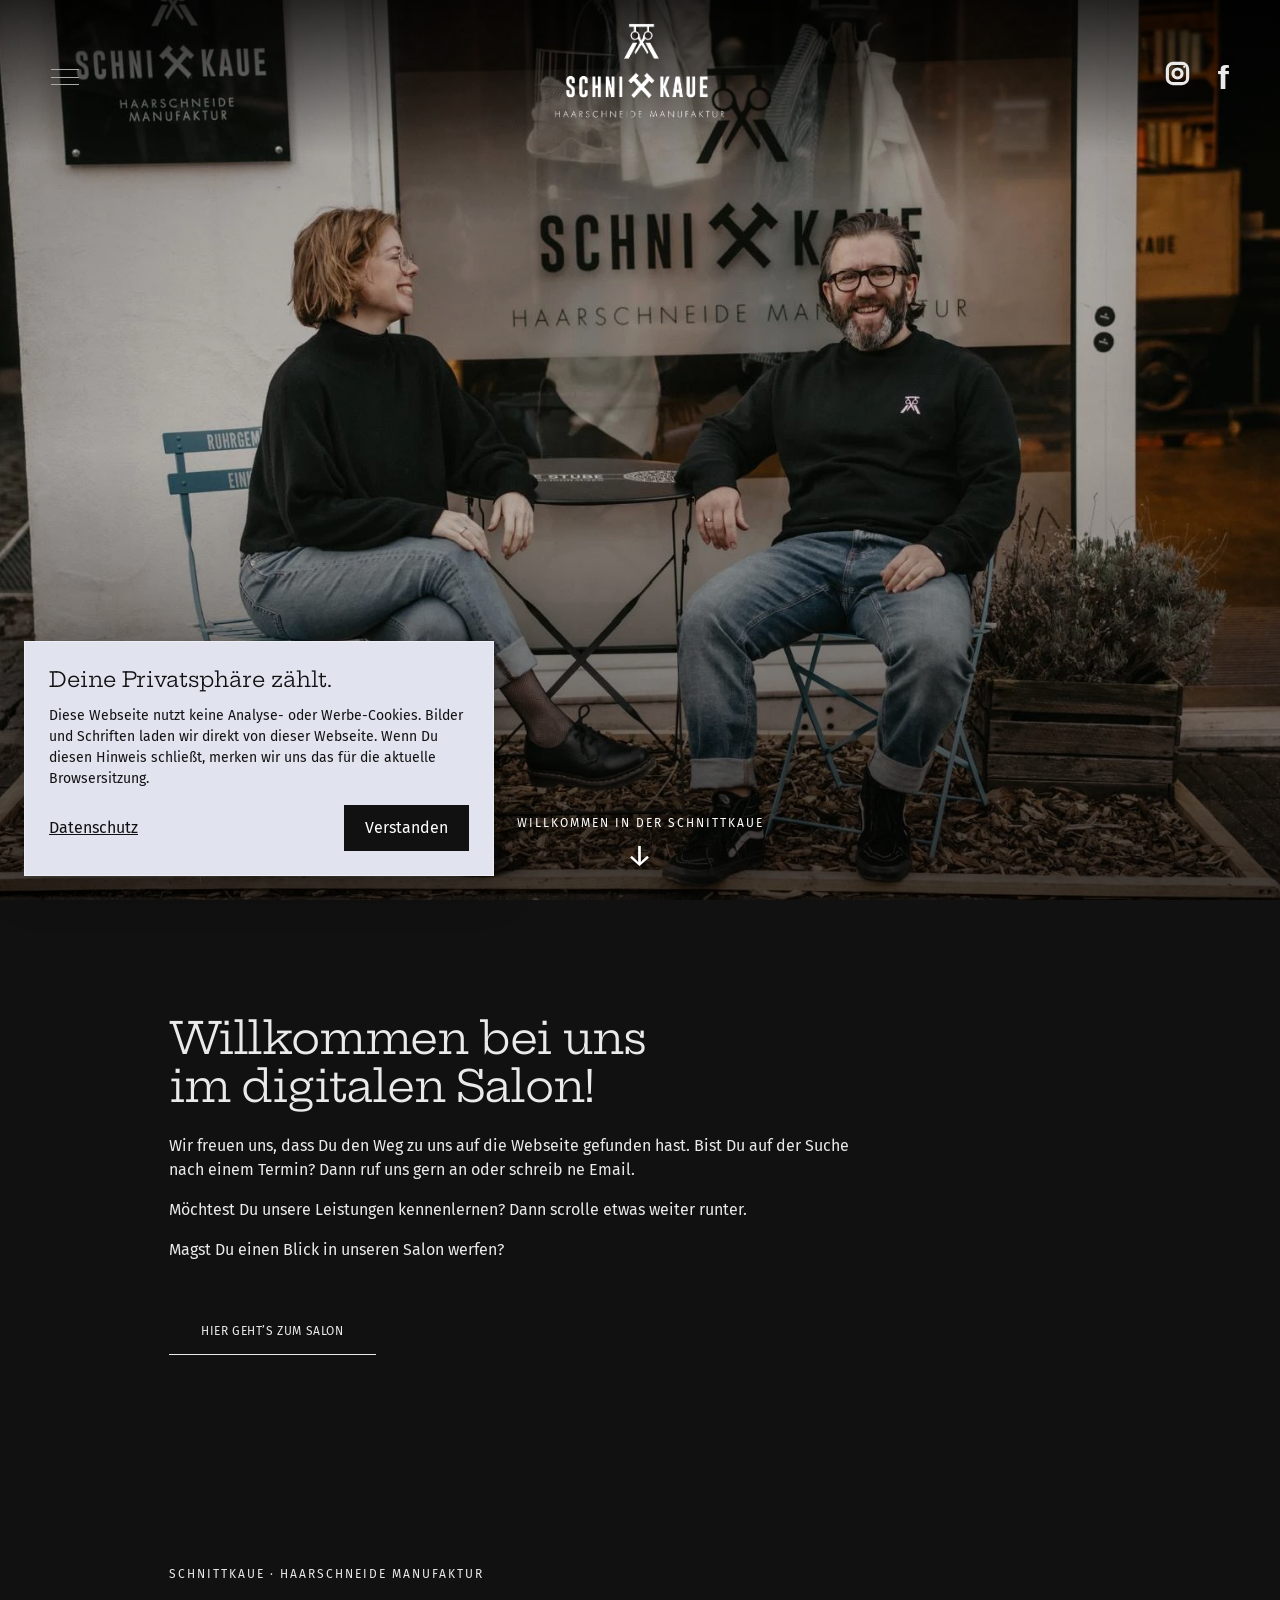
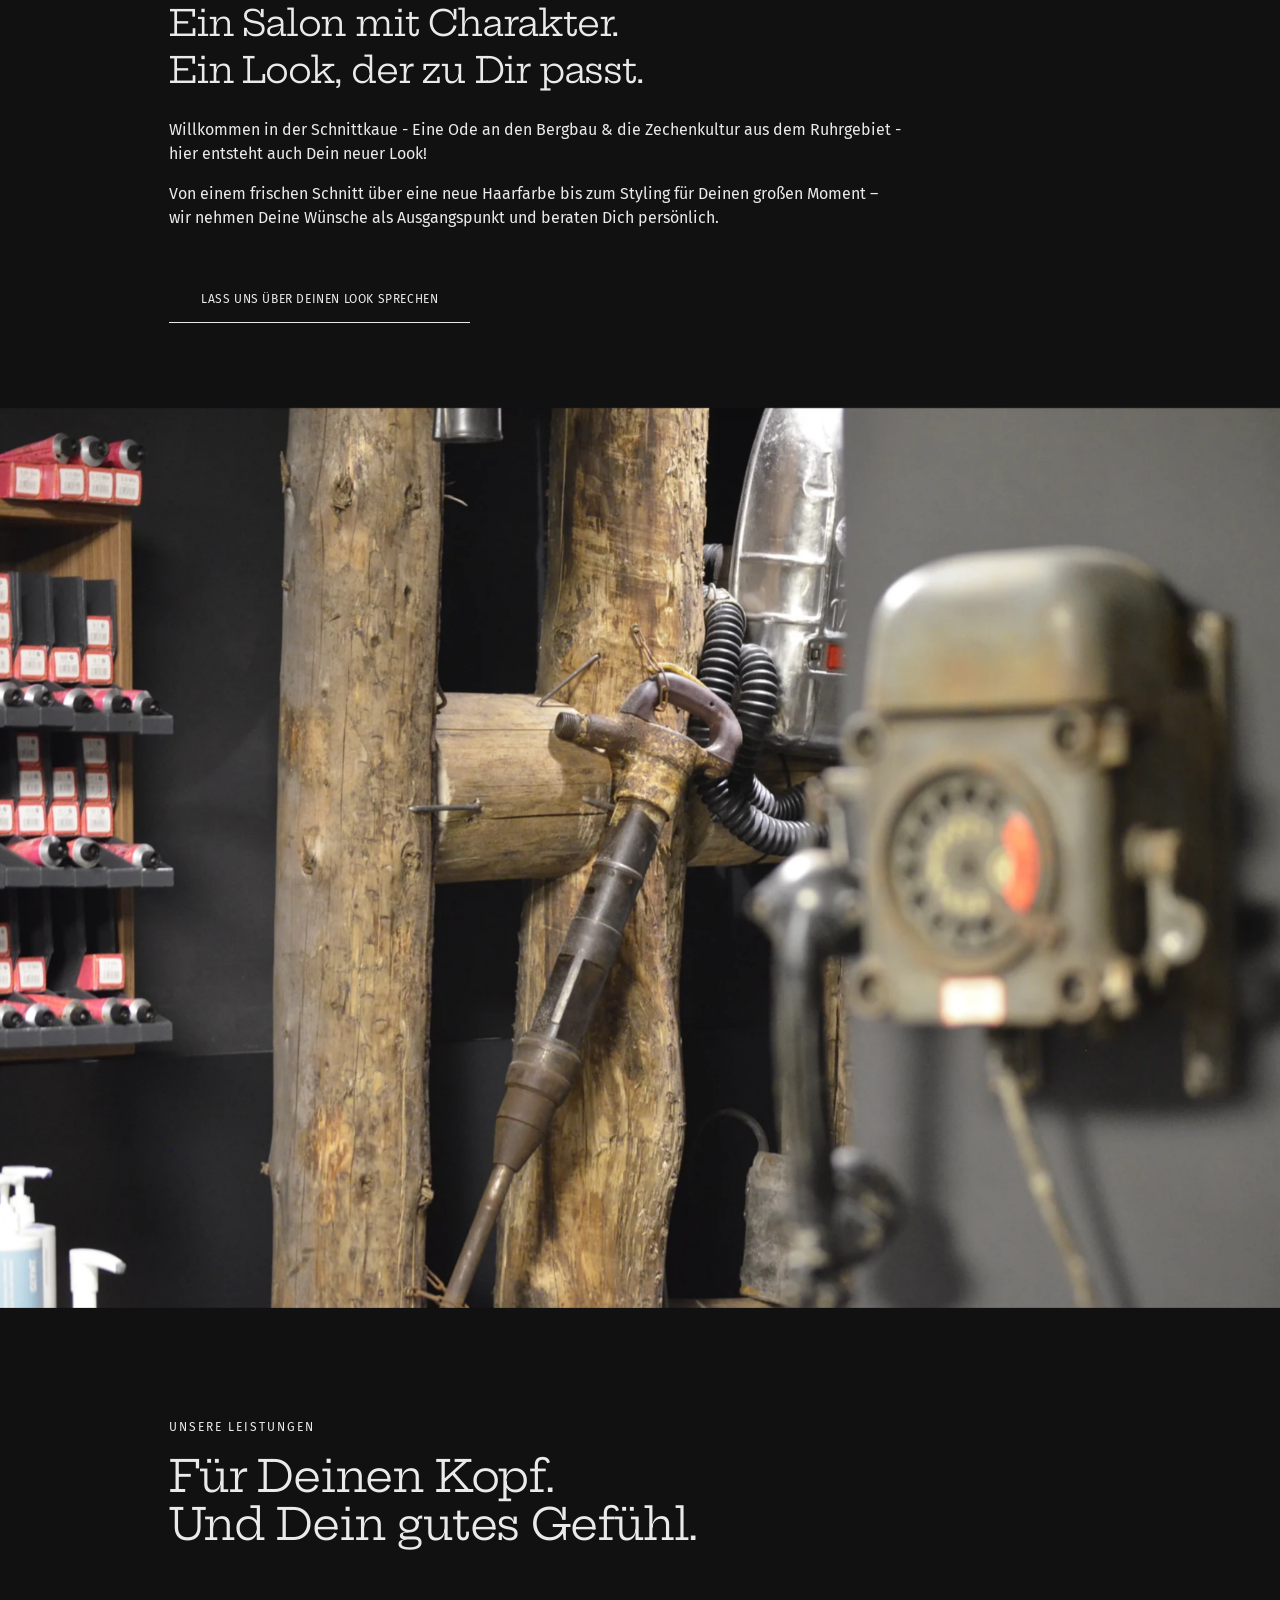
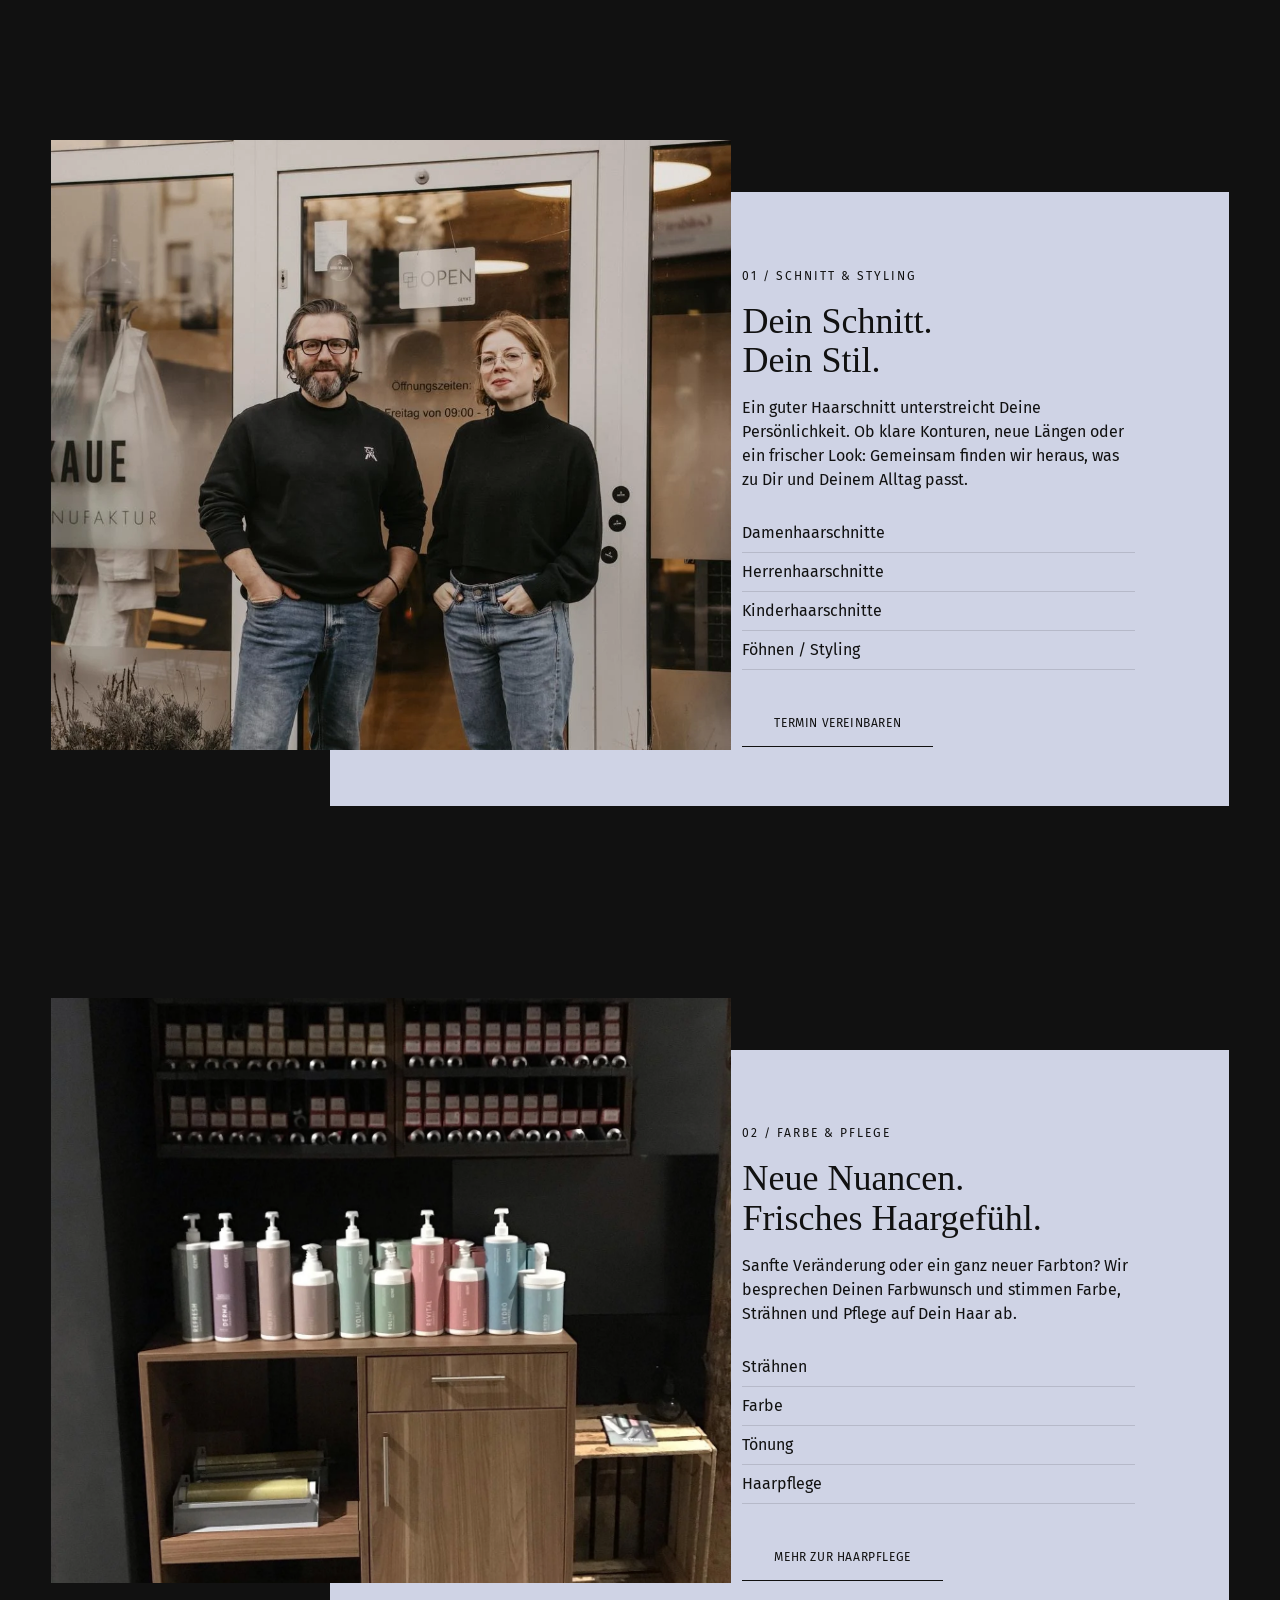
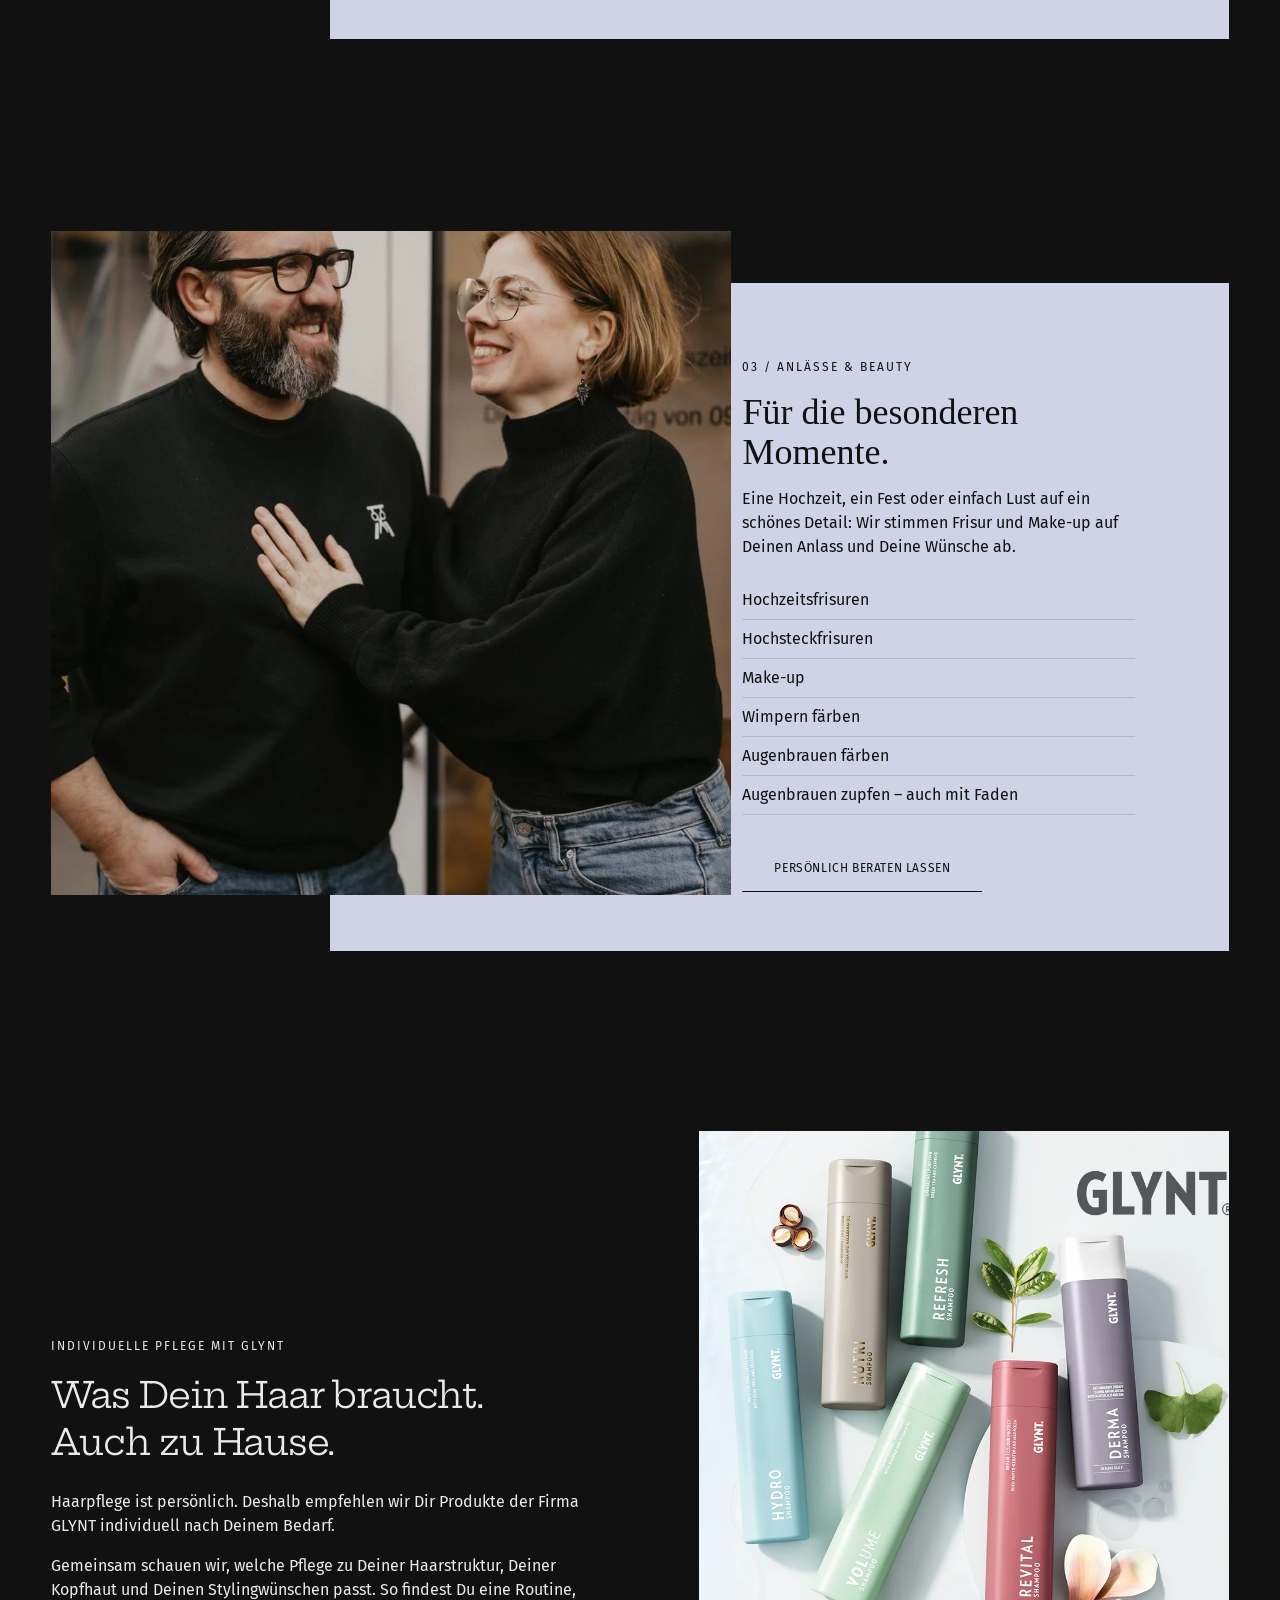
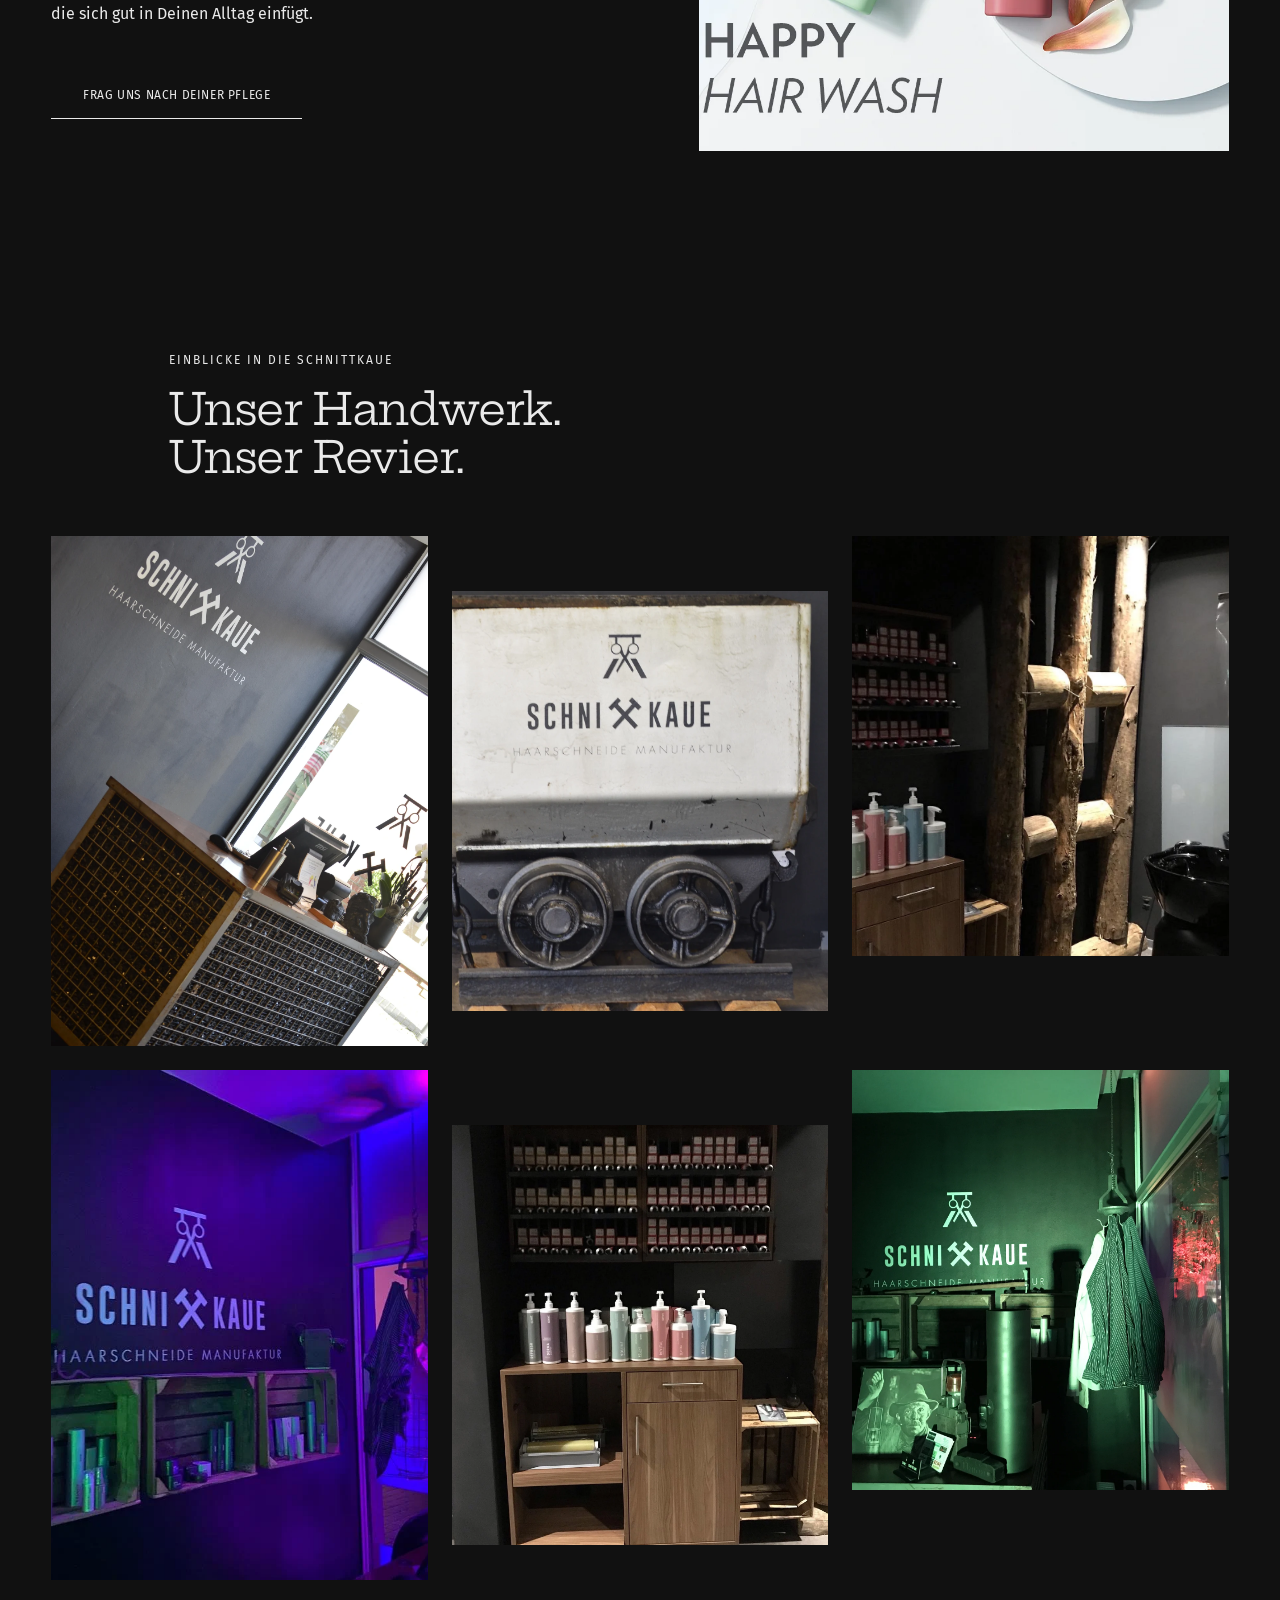
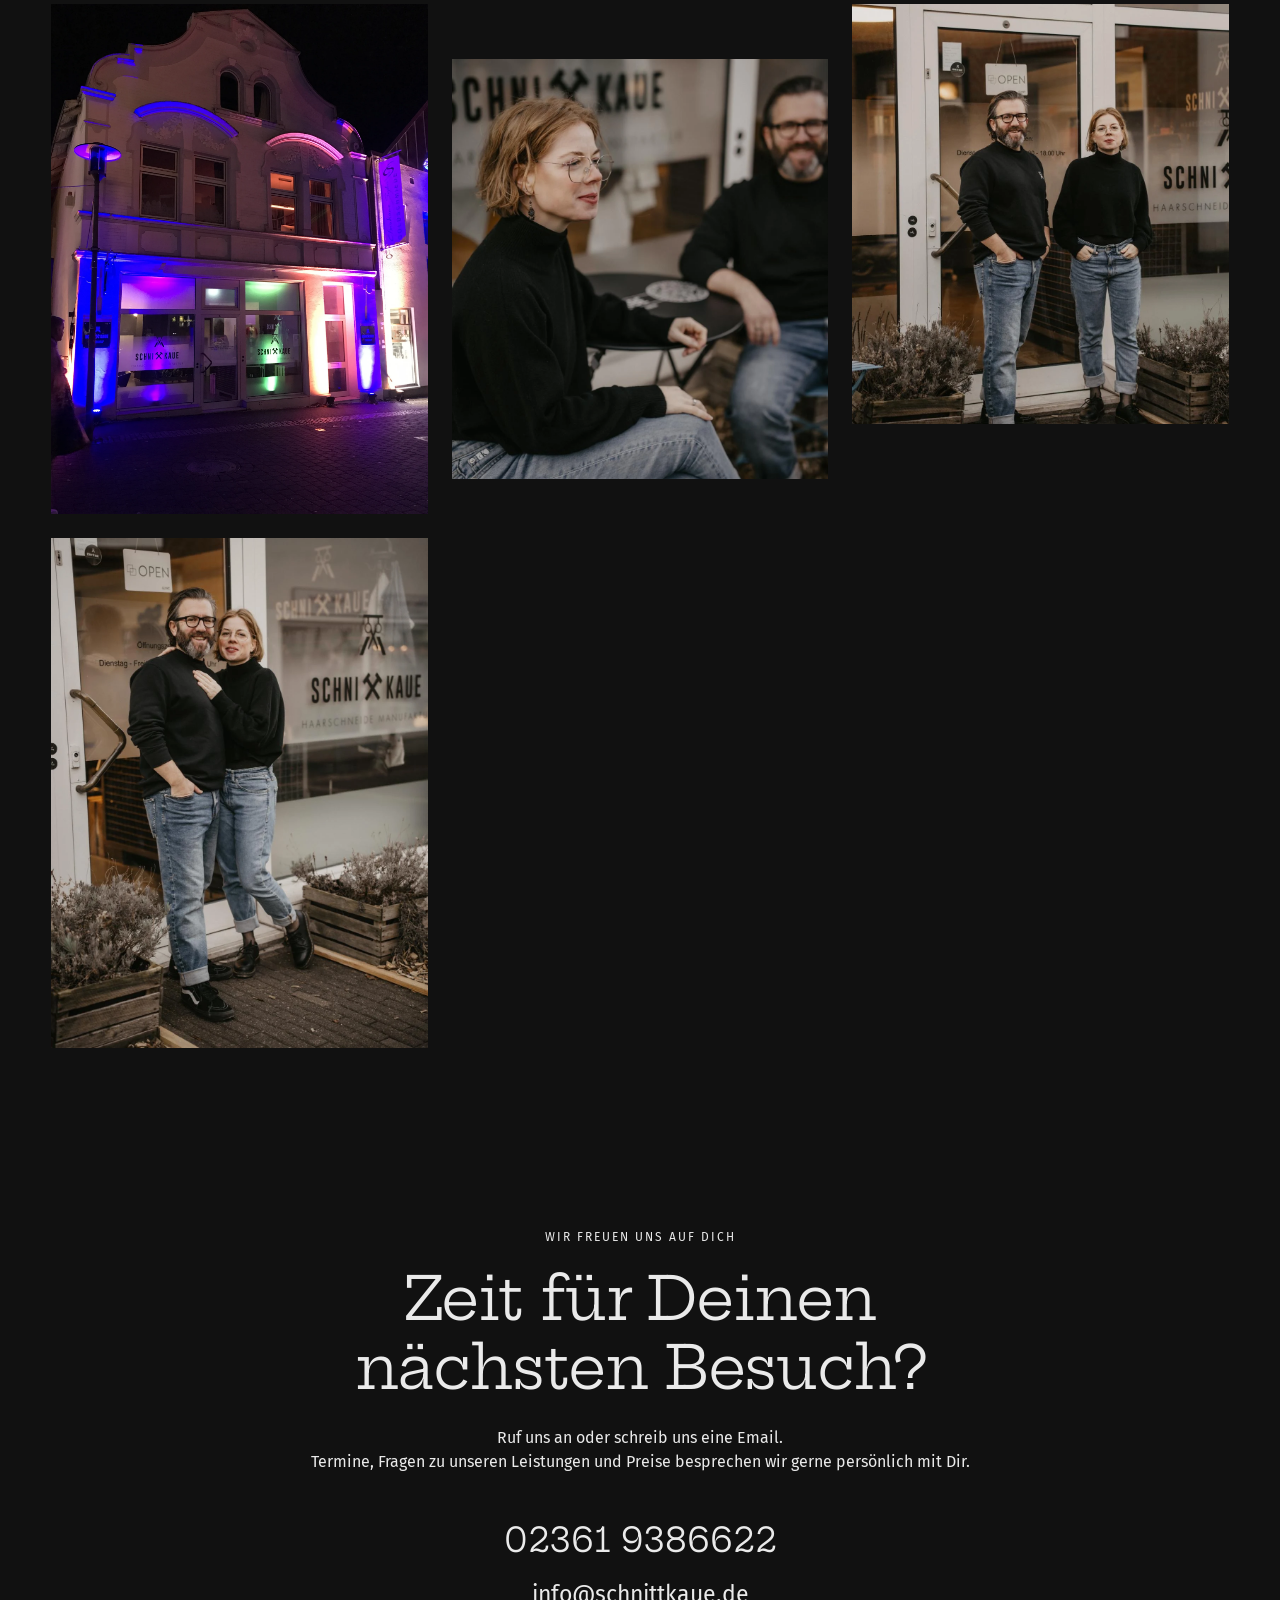
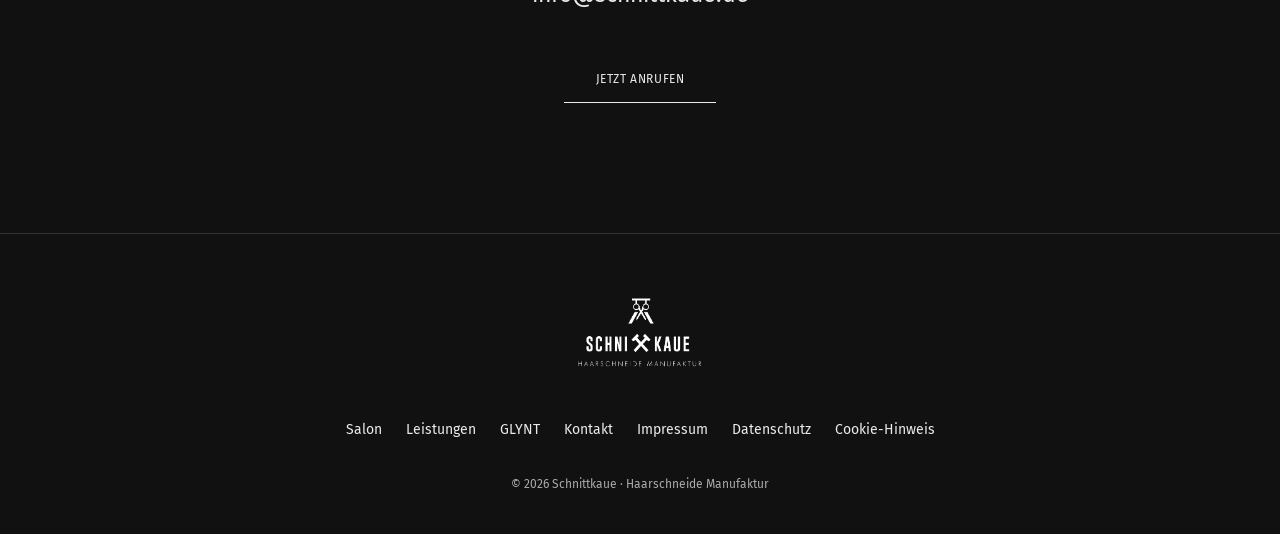
==== index.html @ 77f4fb35 "Build Schnittkaue preview with scrollover photos and legal drafts" ====
<!doctype html><html lang="de"><head><meta charset="utf-8"><meta name="viewport" content="width=device-width,initial-scale=1"><title>Schnittkaue | Haarschneide Manufaktur</title><meta name="robots" content="noindex,nofollow"><meta name="description" content="Willkommen in der Schnittkaue. Haarschnitte, Farbe, Styling, Brautfrisuren und individuelle Haarpflege mit GLYNT. Termine unter 02361 9386622."><link rel="icon" href="assets/favicon.png"><link rel="stylesheet" href="style.css"></head><body>
<a class="skip" href="#inhalt">Zum Inhalt wechseln</a>
<header><button class="menu-toggle" aria-label="Menü öffnen" aria-expanded="false" aria-controls="navigation"><span></span><span></span><span></span></button><a class="brand" href="#" aria-label="Schnittkaue Startseite"><img src="assets/logo.png" alt="Schnittkaue – Haarschneide Manufaktur"></a><div class="social"><a href="https://www.instagram.com/schnittkaue_re/" aria-label="Instagram" target="_blank" rel="noopener"><svg viewBox="0 0 24 24" aria-hidden="true"><rect x="3" y="3" width="18" height="18" rx="5"/><circle cx="12" cy="12" r="4"/><circle class="dot" cx="18" cy="6" r="1"/></svg></a><a class="facebook" href="https://www.facebook.com/schnittkaue" aria-label="Facebook" target="_blank" rel="noopener">f</a></div></header>
<nav id="navigation" hidden><a href="#inhalt">Willkommen</a><a href="#salon">Unser Salon</a><a href="#leistungen">Leistungen</a><a href="#glynt">GLYNT</a><a href="#einblicke">Einblicke</a><a href="#kontakt">Kontakt & Termine</a></nav>
<main id="inhalt"><div class="hero"><img src="assets/schnitt-eigentuemer.webp" alt="Die Eigentümer vor der Schnittkaue" fetchpriority="high"><a class="scroll-cue" href="#willkommen" aria-label="Weiter zum Willkommenstext"><span>WILLKOMMEN IN DER SCHNITTKAUE</span><span aria-hidden="true">↓</span></a></div><div class="scroll-content">
<section class="welcome" id="willkommen"><div class="welcome-copy"><h1>Willkommen bei uns <br>im digitalen Salon!</h1><p>Wir freuen uns, dass Du den Weg zu uns auf die Webseite gefunden hast. Bist Du auf der Suche nach einem Termin? Dann ruf uns gern an oder schreib ne Email.</p><p>Möchtest Du unsere Leistungen kennenlernen? Dann scrolle etwas weiter runter.</p><p>Magst Du einen Blick in unseren Salon werfen?</p><a class="line-link" href="#salon">HIER GEHT’S ZUM SALON</a></div></section>
<section class="split" id="salon"><div class="split-copy"><p class="eyebrow">SCHNITTKAUE · HAARSCHNEIDE MANUFAKTUR</p><h2>Ein Salon mit Charakter.<br>Ein Look, der zu Dir passt.</h2><p>Willkommen in der Schnittkaue - Eine Ode an den Bergbau &amp; die Zechenkultur aus dem Ruhrgebiet - hier entsteht auch Dein neuer Look!</p><p>Von einem frischen Schnitt über eine neue Haarfarbe bis zum Styling für Deinen großen Moment – wir nehmen Deine Wünsche als Ausgangspunkt und beraten Dich persönlich.</p><a class="line-link" href="#kontakt">LASS UNS ÜBER DEINEN LOOK SPRECHEN</a></div></section><div class="salon-scroll-photo"><img src="assets/hero.webp" alt="Bergbaudetails, Holzbalken und Farbregal in der Schnittkaue" loading="lazy"></div><div class="salon-scroll-cover">
<div id="leistungen" class="section-intro"><p class="eyebrow">UNSERE LEISTUNGEN</p><h2>Für Deinen Kopf.<br>Und Dein gutes Gefühl.</h2></div>
<section class="service"><img src="assets/eigentuemer-eingang.webp" alt="Die Eigentümer am Eingang der Schnittkaue" loading="lazy"><div class="service-copy"><span class="service-number">01 / SCHNITT & STYLING</span><h2>Dein Schnitt.<br>Dein Stil.</h2><p>Ein guter Haarschnitt unterstreicht Deine Persönlichkeit. Ob klare Konturen, neue Längen oder ein frischer Look: Gemeinsam finden wir heraus, was zu Dir und Deinem Alltag passt.</p><ul><li>Damenhaarschnitte</li><li>Herrenhaarschnitte</li><li>Kinderhaarschnitte</li><li>Föhnen / Styling</li></ul><a class="line-link" href="#kontakt">TERMIN VEREINBAREN</a></div></section>
<section class="service"><img src="assets/farbe.webp" alt="Haarfarben und Pflegeprodukte im Farbregal der Schnittkaue" loading="lazy"><div class="service-copy"><span class="service-number">02 / FARBE & PFLEGE</span><h2>Neue Nuancen.<br>Frisches Haargefühl.</h2><p>Sanfte Veränderung oder ein ganz neuer Farbton? Wir besprechen Deinen Farbwunsch und stimmen Farbe, Strähnen und Pflege auf Dein Haar ab.</p><ul><li>Strähnen</li><li>Farbe</li><li>Tönung</li><li>Haarpflege</li></ul><a class="line-link" href="#glynt">MEHR ZUR HAARPFLEGE</a></div></section>
<section class="service"><img src="assets/eigentuemer-portrait.webp" alt="Die Eigentümer der Schnittkaue vor ihrem Salon" loading="lazy"><div class="service-copy"><span class="service-number">03 / ANLÄSSE & BEAUTY</span><h2>Für die besonderen<br>Momente.</h2><p>Eine Hochzeit, ein Fest oder einfach Lust auf ein schönes Detail: Wir stimmen Frisur und Make-up auf Deinen Anlass und Deine Wünsche ab.</p><ul><li>Hochzeitsfrisuren</li><li>Hochsteckfrisuren</li><li>Make-up</li><li>Wimpern färben</li><li>Augenbrauen färben</li><li>Augenbrauen zupfen – auch mit Faden</li></ul><a class="line-link" href="#kontakt">PERSÖNLICH BERATEN LASSEN</a></div></section>
<section class="split products" id="glynt"><div class="split-copy"><p class="eyebrow">INDIVIDUELLE PFLEGE MIT GLYNT</p><h2>Was Dein Haar braucht.<br>Auch zu Hause.</h2><p>Haarpflege ist persönlich. Deshalb empfehlen wir Dir Produkte der Firma GLYNT individuell nach Deinem Bedarf.</p><p>Gemeinsam schauen wir, welche Pflege zu Deiner Haarstruktur, Deiner Kopfhaut und Deinen Stylingwünschen passt. So findest Du eine Routine, die sich gut in Deinen Alltag einfügt.</p><a class="line-link" href="#kontakt">FRAG UNS NACH DEINER PFLEGE</a></div><img src="assets/glynt.webp" alt="GLYNT-Logo und Originalprodukte für unterschiedliche Pflegebedürfnisse" loading="lazy"></section>
<section id="einblicke" class="gallery-section"><p class="eyebrow">EINBLICKE IN DIE SCHNITTKAUE</p><h2>Unser Handwerk.<br>Unser Revier.</h2><div class="gallery"><button data-image="assets/empfang.webp" aria-label="Empfang und Schnittkaue-Logo – Bild vergrößern"><img src="assets/empfang.webp" alt="Empfang und Schnittkaue-Logo" loading="lazy"></button><button data-image="assets/grubenwagen.webp" aria-label="Grubenwagen mit Schnittkaue-Schriftzug – Bild vergrößern"><img src="assets/grubenwagen.webp" alt="Grubenwagen mit Schnittkaue-Schriftzug" loading="lazy"></button><button data-image="assets/waschbereich.webp" aria-label="Waschbereich zwischen Holzbalken – Bild vergrößern"><img src="assets/waschbereich.webp" alt="Waschbereich zwischen Holzbalken" loading="lazy"></button><button data-image="assets/salon-violett.webp" aria-label="Der Salon in violettem Licht – Bild vergrößern"><img src="assets/salon-violett.webp" alt="Der Salon in violettem Licht" loading="lazy"></button><button data-image="assets/farbregal.webp" aria-label="Farbregal und Haarpflege im Salon – Bild vergrößern"><img src="assets/farbregal.webp" alt="Farbregal und Haarpflege im Salon" loading="lazy"></button><button data-image="assets/salon-gruen.webp" aria-label="Grüne Beleuchtung im Salon – Bild vergrößern"><img src="assets/salon-gruen.webp" alt="Grüne Beleuchtung im Salon" loading="lazy"></button><button data-image="assets/fassade-nacht.webp" aria-label="Die Schnittkaue am Abend – Bild vergrößern"><img src="assets/fassade-nacht.webp" alt="Die Schnittkaue am Abend" loading="lazy"></button><button data-image="assets/eigentuemer-bank.webp" aria-label="Die Eigentümer an der Bank vor dem Salon – Bild vergrößern"><img src="assets/eigentuemer-bank.webp" alt="Die Eigentümer an der Bank vor dem Salon" loading="lazy"></button><button data-image="assets/eigentuemer-salon.webp" aria-label="Ein gemeinsames Porträt vor der Schnittkaue – Bild vergrößern"><img src="assets/eigentuemer-salon.webp" alt="Ein gemeinsames Porträt vor der Schnittkaue" loading="lazy"></button><button data-image="assets/eigentuemer-zusammen.webp" aria-label="Die Eigentümer vor dem Schaufenster – Bild vergrößern"><img src="assets/eigentuemer-zusammen.webp" alt="Die Eigentümer vor dem Schaufenster" loading="lazy"></button></div></section>
<section class="contact" id="kontakt"><p class="eyebrow">WIR FREUEN UNS AUF DICH</p><h2>Zeit für Deinen<br>nächsten Besuch?</h2><p>Ruf uns an oder schreib uns eine Email.<br>Termine, Fragen zu unseren Leistungen und Preise besprechen wir gerne persönlich mit Dir.</p><a class="phone" href="tel:+4923619386622">02361 9386622</a><a class="email" href="mailto:info@schnittkaue.de">info@schnittkaue.de</a><a class="line-link" href="tel:+4923619386622">JETZT ANRUFEN</a></section>
</div></div></main><footer><a href="#" aria-label="Zurück nach oben"><img src="assets/logo.png" alt="Schnittkaue"></a><div><a href="#salon">Salon</a><a href="#leistungen">Leistungen</a><a href="#glynt">GLYNT</a><a href="#kontakt">Kontakt</a><a href="impressum.html">Impressum</a><a href="datenschutz.html">Datenschutz</a><button class="cookie-reopen" type="button">Cookie-Hinweis</button></div><p>© 2026 Schnittkaue · Haarschneide Manufaktur</p></footer>
<dialog id="lightbox"><button aria-label="Bild schließen" class="close">×</button><img alt="Vergrößerte Salonaufnahme"></dialog><script src="app.js"></script></body></html>
---- style.css ----
@font-face{font-family:Hepta;src:url(assets/hepta.ttf);font-weight:100 900;font-display:swap}@font-face{font-family:Fira;src:url(assets/fira.ttf);font-display:swap}*{box-sizing:border-box}html{scroll-behavior:smooth;scroll-padding-top:200px}body{margin:0;background:#111;color:#eaeaea;font-family:Fira,sans-serif;font-size:16px;line-height:1.5}a{color:inherit;text-decoration:none}button{font:inherit;cursor:pointer}button,a{-webkit-tap-highlight-color:transparent}a:focus-visible,button:focus-visible{outline:2px solid #cdd4e8;outline-offset:6px}img{display:block;width:100%;object-fit:cover}h1,h2{font-family:Hepta,Georgia,serif;font-weight:400;font-size:44px;line-height:1.08;margin:0 0 24px;letter-spacing:-1.2px}p{margin:0 0 16px}.eyebrow,.service-number{font-size:12px;letter-spacing:2px;line-height:1.6}header{height:184px;position:sticky;top:0;background:#111;z-index:10;display:flex;align-items:center;justify-content:space-between;padding:24px 4%}.brand{position:absolute;left:50%;top:25px;transform:translateX(-50%);width:210px;height:124px}.brand img{height:100%;object-fit:contain}.menu-toggle{background:none;border:0;width:28px;height:28px;padding:6px 0;display:flex;flex-direction:column;justify-content:space-between}.menu-toggle span{height:1px;background:#aaa;width:28px}.social{display:flex;align-items:center;gap:26px;margin-left:auto}.social svg{width:27px;height:27px;fill:none;stroke:currentColor;stroke-width:2.8}.social .dot{fill:currentColor;stroke:none}.facebook{font:bold 34px Arial}nav{position:fixed;inset:184px 0 0;background:#111;z-index:20;padding:45px 13.2%;overflow:auto}nav:not([hidden]){display:flex;flex-direction:column;gap:20px}nav a{font-family:Hepta,serif;font-size:32px;width:fit-content}.skip{position:fixed;top:-100px;z-index:40;background:#cdd4e8;color:#111;padding:12px}.skip:focus{top:0}.hero{margin:6% 4% 0;height:754px}.hero img{height:100%}.welcome{position:relative;margin:-260px 4% 0;min-height:565px;display:flex;align-items:flex-end}.welcome-copy{padding:145px 0 0 10%;width:55%;background:linear-gradient(180deg,transparent 0%,#111 21%);margin-bottom:-142px}.line-link{display:inline-block;font-size:12px;letter-spacing:.6px;text-align:center;border-bottom:1px solid;padding:24px 32px 14px;margin-top:20px;transition:color .2s}.line-link:hover{color:#a8b7db}.split{display:grid;grid-template-columns:55% 45%;margin:392px 4% 0;min-height:700px;align-items:stretch}.split-copy{padding:12% 18% 5% 0;align-self:end}.split>img{height:100%;min-height:700px}.split h2{font-size:36px;line-height:1.3}.section-intro{margin:180px 13.2% 0}.section-intro h2{font-size:44px}.service{position:relative;margin:15% 4% 0;display:flex;min-height:565px;align-items:center}.service>img{position:absolute;left:0;top:0;width:57.7%;height:calc(100% - 56px);z-index:1}.service-copy{margin-left:23.7%;width:76.3%;padding:6% 8% 5% 35%;background:#cfd3e5;color:#111;min-height:510px;margin-top:52px}.service-copy h2{font-family:Georgia,serif;font-size:36px;letter-spacing:0;line-height:1.1;margin:15px 0}.service-copy p{margin-bottom:22px}.service-copy ul{padding:0;list-style:none;margin:0}.service-copy li{padding:7px 0;border-bottom:1px solid #1112}.service-copy .line-link:hover{color:#4a5276}.products{margin-top:250px;min-height:620px}.products>img{min-height:620px}.gallery-section{margin:200px 4% 0}.gallery-section>h2,.gallery-section>.eyebrow{margin-left:10%}.gallery{display:grid;grid-template-columns:repeat(3,1fr);gap:28px;margin-top:55px}.gallery button{border:0;background:none;padding:0;overflow:hidden}.gallery img{height:420px;transition:transform .35s}.gallery button:hover img{transform:scale(1.025)}.contact{padding:180px 20% 130px;text-align:center}.contact h2{font-size:60px;line-height:1.15}.contact .phone{display:block;font-family:Hepta,serif;font-size:34px;margin:40px 0 12px}.contact .email{display:block;font-size:23px}.contact .line-link{margin-top:35px}footer{margin:0 4%;padding:50px 0 25px;border-top:1px solid #ffffff25;text-align:center}footer img{width:165px;height:105px;object-fit:contain;margin:0 auto 30px}footer div{display:flex;gap:35px;justify-content:center;margin-bottom:35px}footer p{font-size:12px;color:#aaa}dialog{background:#111;border:0;padding:0;max-width:90vw;max-height:90vh;color:#fff}dialog::backdrop{background:#000d}dialog img{max-height:85vh;width:auto;max-width:90vw;object-fit:contain}.close{position:fixed;right:5vw;top:3vh;border:0;background:#111;color:#fff;font-size:35px;width:45px;height:45px}@media(min-width:1600px){main{max-width:1600px;margin:auto}}@media(max-width:1024px){.hero{height:465px}.welcome{margin-top:-50px;min-height:420px}.welcome-copy{padding-top:40px}h1,h2{font-size:36px}.split{margin-top:260px;min-height:465px}.split>img{min-height:465px}.split-copy{padding-right:10%}.split h2{font-size:30px}.service-copy{padding-left:37%;padding-right:4%}.service>img{width:56%}.contact{padding:140px 10% 90px}.gallery img{height:300px}}@media(max-width:767px){html{scroll-padding-top:120px}header{height:120px;padding:15px 6%}.brand{width:135px;height:90px;top:12px}.social{gap:14px}.social svg{width:21px;height:21px}.facebook{font-size:27px}.menu-toggle{width:24px}.menu-toggle span{width:24px}nav{inset:120px 0 0;padding:40px 6%}nav a{font-size:26px}.hero{margin:0 6%;height:450px}.welcome{margin:90px 6% 0;min-height:0;display:block}.welcome-copy{width:100%;padding:0;margin:0;background:none}h1,h2{font-size:32px;line-height:1.2;letter-spacing:-.7px}.welcome h1 br{display:none}.line-link{padding-left:15px;padding-right:15px}.split{display:flex;flex-direction:column;margin:110px 6% 0;gap:42px}.split-copy{padding:0;align-self:auto}.split h2{font-size:30px}.split>img{min-height:0;height:460px}.section-intro{margin:110px 6% 0}.section-intro h2{font-size:32px}.service{margin:60px 0 0;display:flex;flex-direction:column}.service>img{position:static;width:88%;height:330px;align-self:flex-start;margin-left:6%}.service-copy{width:100%;margin:-1px 0 0;padding:40px 6%}.service-copy h2{font-size:34px}.service-number{font-size:11px}.products{margin-top:110px}.products>img{height:auto;aspect-ratio:1}.gallery-section{margin:110px 6% 0}.gallery-section>h2,.gallery-section>.eyebrow{margin-left:0}.gallery{grid-template-columns:1fr;gap:22px;margin-top:35px}.gallery img{height:350px}.contact{padding:110px 6% 75px}.contact h2{font-size:38px}.contact .phone{font-size:27px}.contact .email{font-size:20px}footer{margin:0 6%}footer div{gap:20px;flex-wrap:wrap}}@media(prefers-reduced-motion:reduce){html{scroll-behavior:auto}*{transition:none!important}}
@media(min-width:768px){.brand{width:290px;height:170px;top:5px}}
/* Full-screen opening photograph with the page scrolling over it. */
header{position:fixed;inset:0 0 auto;background:linear-gradient(180deg,#000b,transparent);transition:background .3s}header.is-scrolled{background:#111}main{max-width:none!important}.hero{position:sticky;top:0;margin:0;width:100%;height:100svh;min-height:580px;z-index:0;isolation:isolate}.hero img{height:100%;object-position:center 43%}.hero:after{content:"";position:absolute;inset:0;background:linear-gradient(180deg,#0002 0%,transparent 50%,#0009 100%);pointer-events:none}.scroll-cue{position:absolute;bottom:30px;left:50%;transform:translateX(-50%);z-index:1;display:flex;flex-direction:column;align-items:center;gap:8px;width:90%;text-align:center;font-size:12px;letter-spacing:2px;color:#fff}.scroll-cue>span:last-child{font-size:30px;line-height:1}.scroll-content{position:relative;z-index:1;background:#111;display:flow-root}.welcome{margin:0;min-height:0;display:block;padding:115px 13.2% 30px}.welcome-copy{width:100%;max-width:680px;padding:0;margin:0;background:none}.split{margin-top:180px}#salon{display:block;min-height:0}#salon .split-copy{max-width:850px;padding:0 0 0 10%;margin-bottom:60px}#salon>img{width:100%;height:640px;min-height:0;object-position:center}.gallery{grid-template-columns:repeat(3,minmax(0,1fr));gap:24px;align-items:start}.gallery button:nth-child(3n+2){margin-top:55px}.gallery img{height:420px}.gallery button:nth-child(3n+1) img{height:510px}.service:nth-of-type(5)>img{object-position:center 30%}footer{position:relative;z-index:1;background:#111;margin:0;padding:50px 4% 25px}@media(max-width:1024px){.hero{height:100svh;min-height:540px}#salon>img{height:540px}.gallery img{height:300px}.gallery button:nth-child(3n+1) img{height:370px}}@media(max-width:767px){.hero{height:100svh;min-height:520px}.hero img{object-position:50% 45%}.welcome{padding:75px 6% 0;margin:0}.welcome-copy{max-width:none}.split{margin-top:100px}#salon .split-copy{padding:0;margin-bottom:40px}#salon>img{height:430px}.gallery{grid-template-columns:repeat(2,minmax(0,1fr));gap:14px}.gallery button:nth-child(3n+2){margin-top:0}.gallery button:nth-child(even){margin-top:35px}.gallery img,.gallery button:nth-child(3n+1) img{height:270px}.gallery-section{margin-top:100px}.scroll-cue{bottom:25px;font-size:10px;letter-spacing:1.4px}footer{padding-left:6%;padding-right:6%}}@media(max-width:420px){.gallery img,.gallery button:nth-child(3n+1) img{height:230px}}@media(prefers-reduced-motion:reduce){.hero{position:relative}}
/* Compact scroll header leaves the portrait unobstructed. */
:root{--header-height:154px}header{height:var(--header-height);transition:height .25s,background .25s,padding .25s}header .brand{width:250px;height:145px;top:4px;transition:width .25s,height .25s,top .25s}header.is-scrolled{--header-height:76px;height:76px;padding-top:8px;padding-bottom:8px;background:#111}header.is-scrolled .brand{width:130px;height:74px;top:1px}header.is-scrolled .social svg{width:23px;height:23px}header.is-scrolled .facebook{font-size:28px}nav{inset:76px 0 0}html{scroll-padding-top:95px}.hero img{object-position:center 36%}#salon{margin-bottom:85px}#salon .split-copy{margin-bottom:0}.salon-scroll-photo{position:sticky;top:0;height:100svh;min-height:500px;width:100%;z-index:0}.salon-scroll-photo img{height:100%;width:100%;object-fit:cover;object-position:center}.salon-scroll-cover{position:relative;z-index:1;display:flow-root;background:#111}.salon-scroll-cover .section-intro{margin-top:0;padding-top:110px}.service:first-of-type>img{object-position:center 30%}.cookie-reopen{color:inherit;border:0;background:none;padding:0;font-size:inherit}.cookie-reopen:hover{text-decoration:underline}.cookie-notice{position:fixed;left:24px;bottom:24px;z-index:50;max-width:470px;padding:24px;background:#e1e4ef;color:#111;box-shadow:0 8px 40px #0006;border:1px solid #fff6}.cookie-notice[hidden]{display:none}.cookie-notice h2{font-family:Hepta,serif;font-size:21px;line-height:1.3;letter-spacing:0;margin:0 0 12px}.cookie-notice p{font-size:14px;line-height:1.5;margin:0 0 16px}.cookie-notice a{text-decoration:underline}.cookie-actions{display:flex;align-items:center;justify-content:space-between;gap:18px}.cookie-actions button{background:#111;color:#fff;border:1px solid #111;padding:10px 20px}.legal-page header{height:76px;background:#111}.legal-page header .brand{width:130px;height:74px;top:1px}.legal-page main{padding:150px 8% 100px;max-width:1000px!important;margin:auto;min-height:80vh}.legal-page h1{font-size:44px}.legal-page h2{font-size:25px;line-height:1.4;letter-spacing:0;margin:36px 0 14px}.legal-page h3{font-size:18px;margin:28px 0 12px}.legal-page a:not(.brand){text-decoration:underline;text-underline-offset:3px}.legal-page ul{padding-left:22px}.legal-page p,.legal-page li{line-height:1.7}.draft-note{padding:22px;border:1px solid #cdd4e8;background:#cdd4e812;margin:30px 0}.missing{color:#f0cf9f}.legal-page footer a{text-decoration:none}.legal-page footer{border-top:1px solid #ffffff25}.legal-page .back-link{display:inline-block;margin-bottom:35px;font-size:14px}footer div{font-size:14px;gap:24px;flex-wrap:wrap}@media(max-width:767px){:root{--header-height:110px}header .brand{width:155px;height:104px;top:2px}header.is-scrolled{height:66px;--header-height:66px}header.is-scrolled .brand{width:112px;height:64px;top:1px}nav{inset:66px 0 0}html{scroll-padding-top:82px}.hero img{object-position:50% 38%}#salon{margin-bottom:65px}.salon-scroll-photo{height:100svh;min-height:450px}.salon-scroll-photo img{object-position:56% center}.salon-scroll-cover .section-intro{padding-top:75px}.cookie-notice{left:12px;right:12px;bottom:12px;max-width:none;padding:18px}.cookie-notice h2{font-size:18px}.cookie-notice p{font-size:13px}.legal-page main{padding:120px 6% 70px}.legal-page h1{font-size:34px}.legal-page h2{font-size:23px}.legal-page header{height:66px}.legal-page header .brand{width:112px;height:64px}.draft-note{padding:17px}}@media(prefers-reduced-motion:reduce){.salon-scroll-photo{position:relative}}
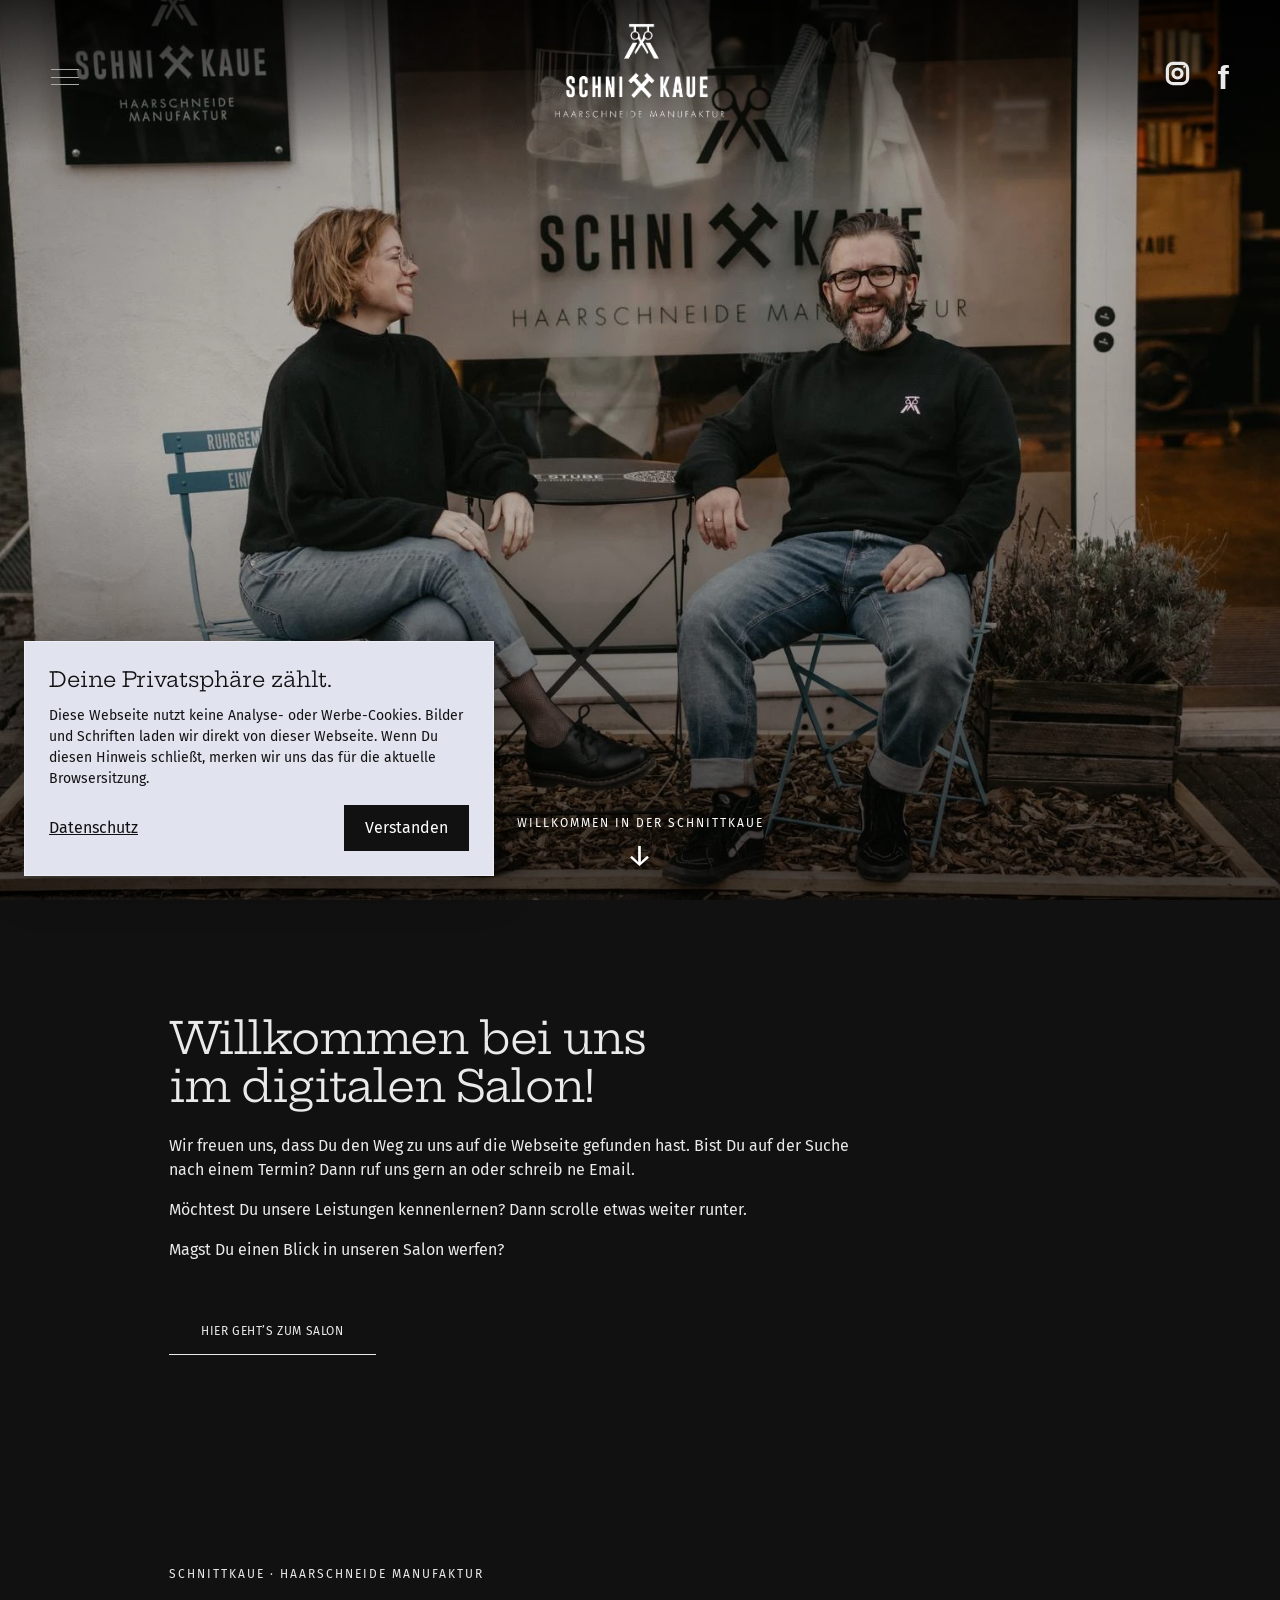
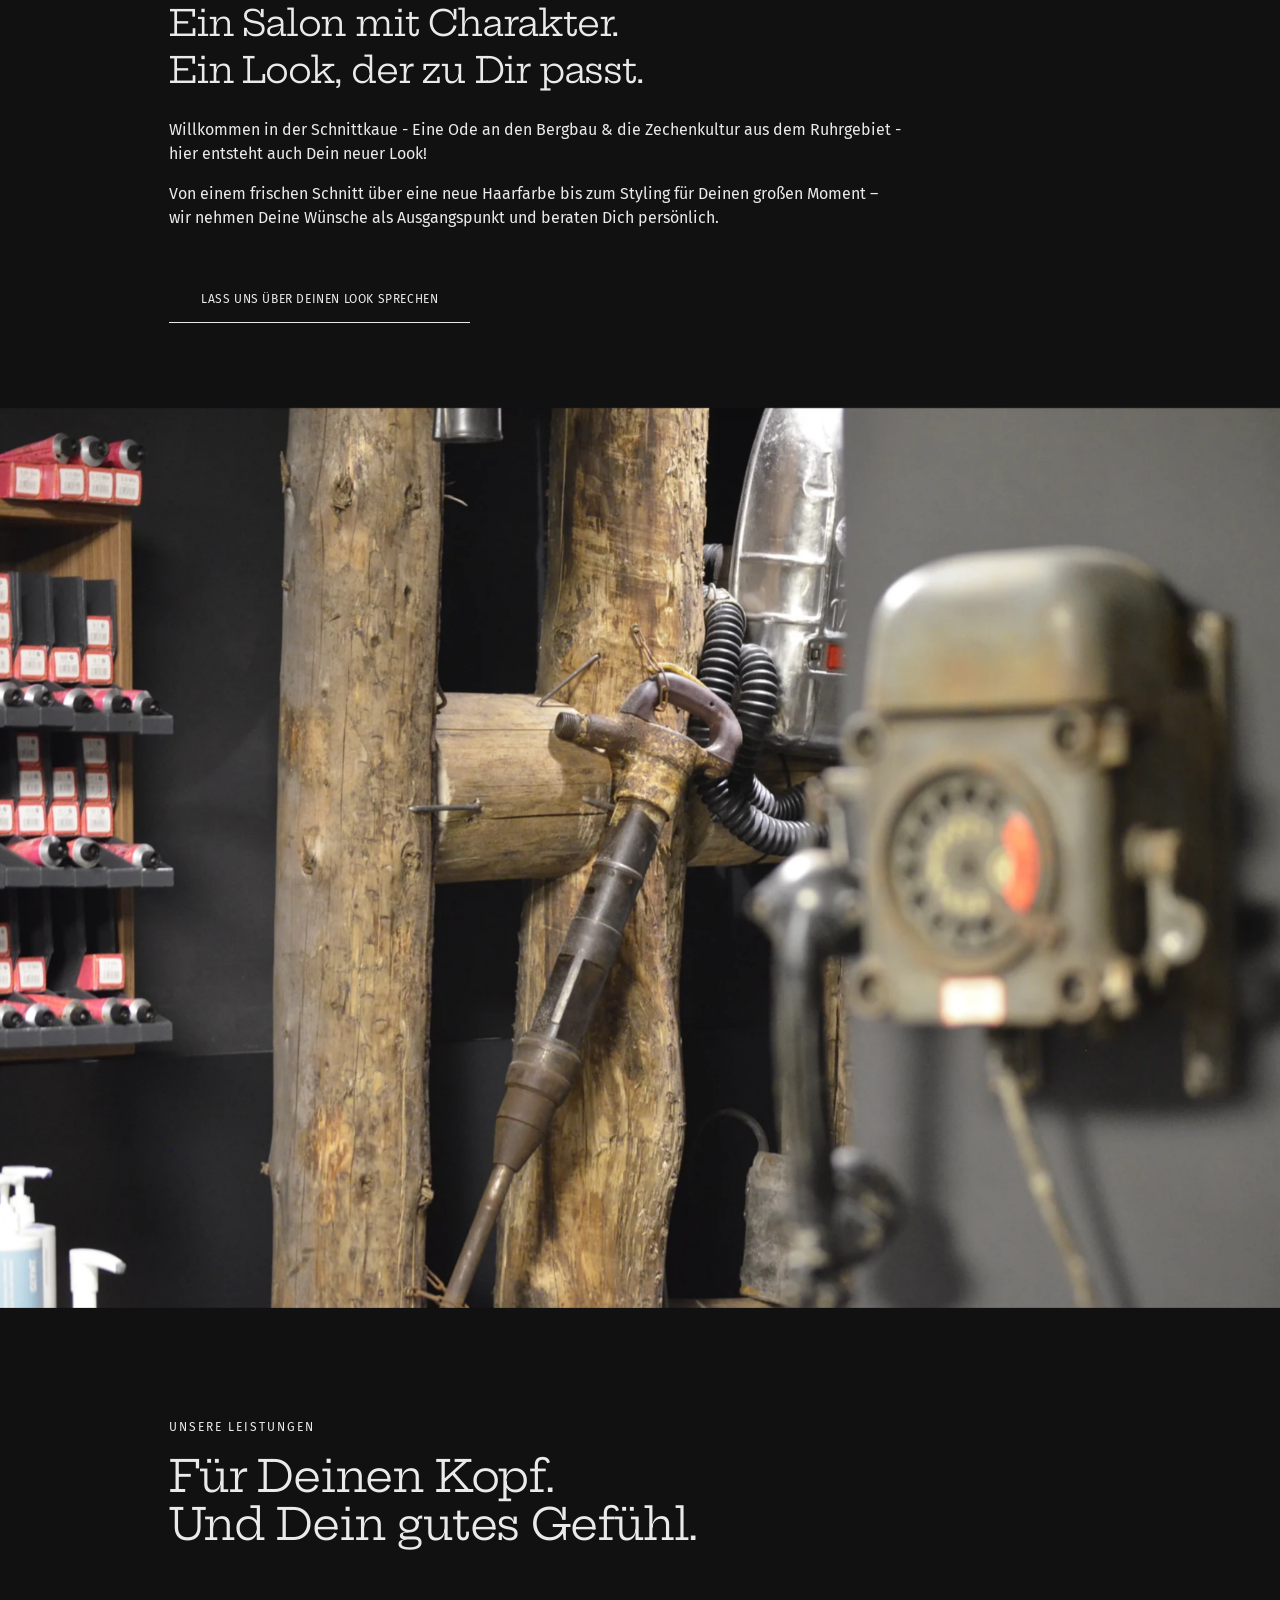
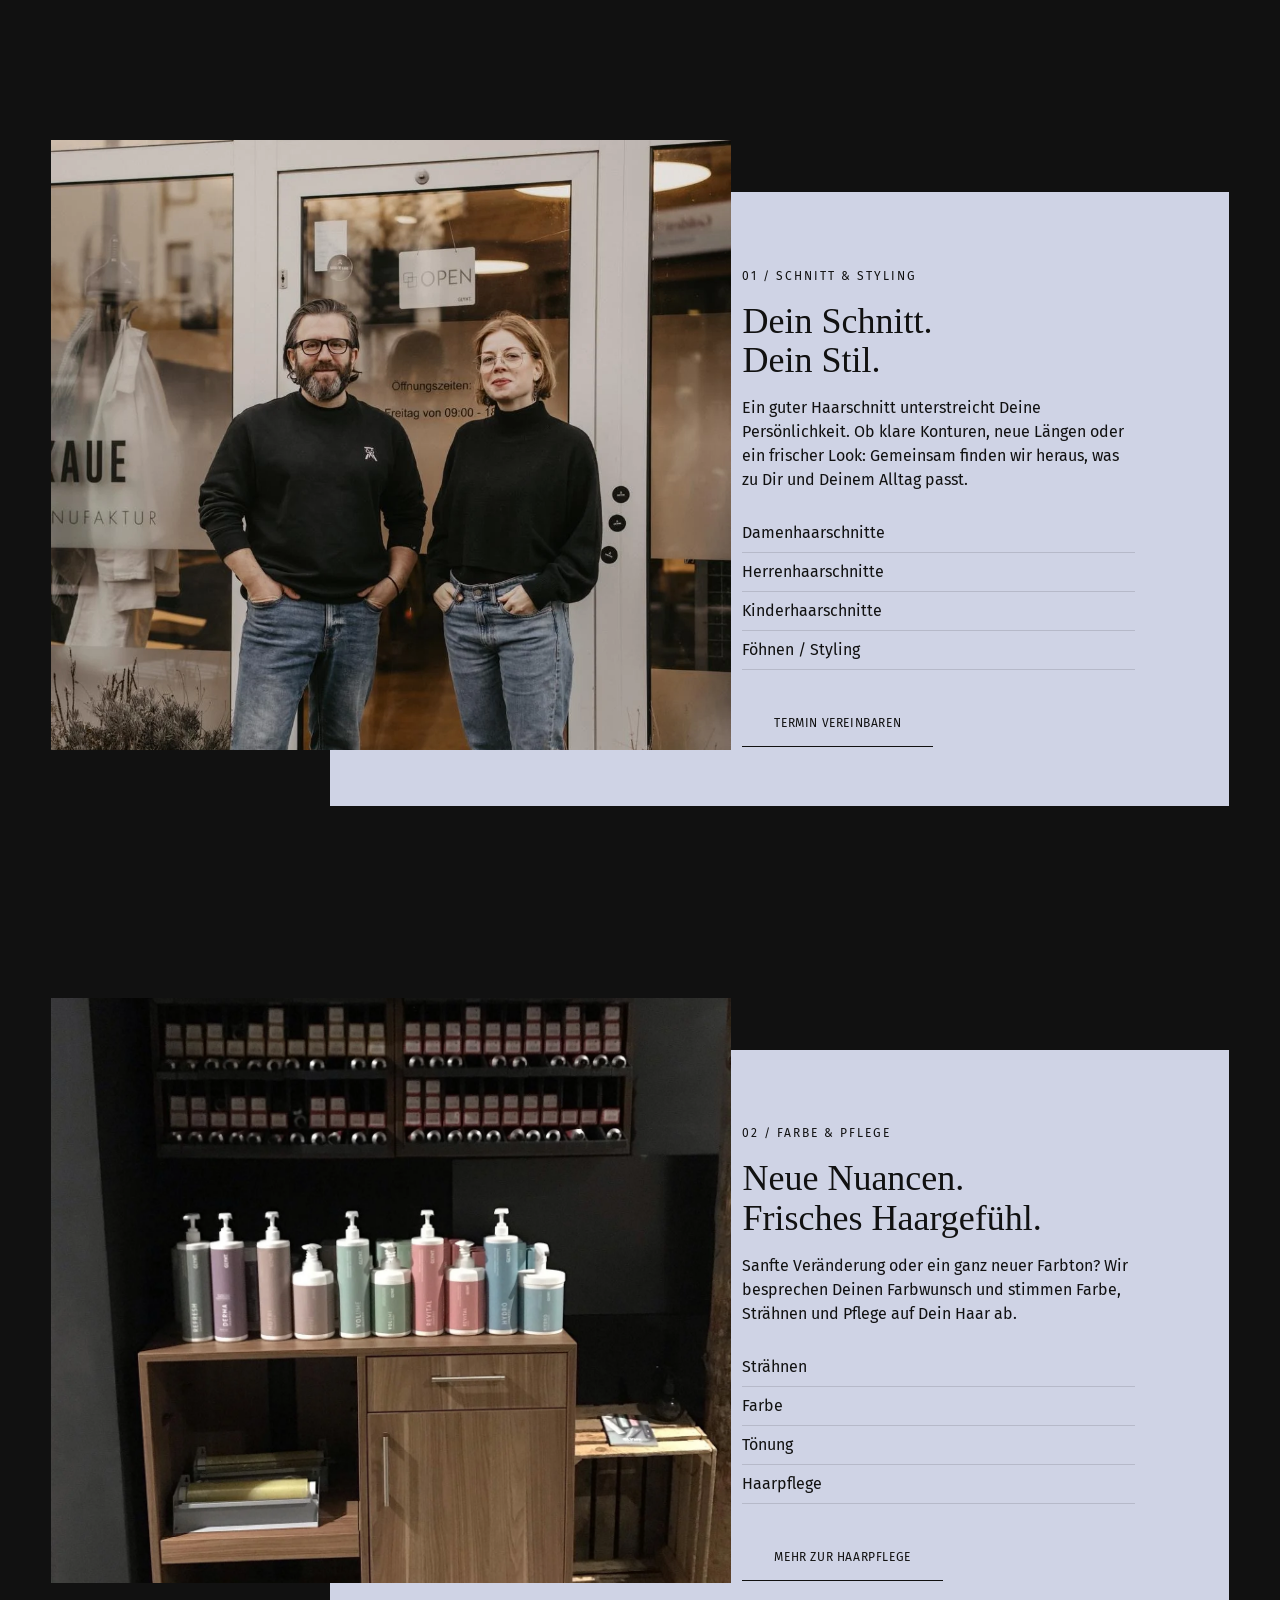
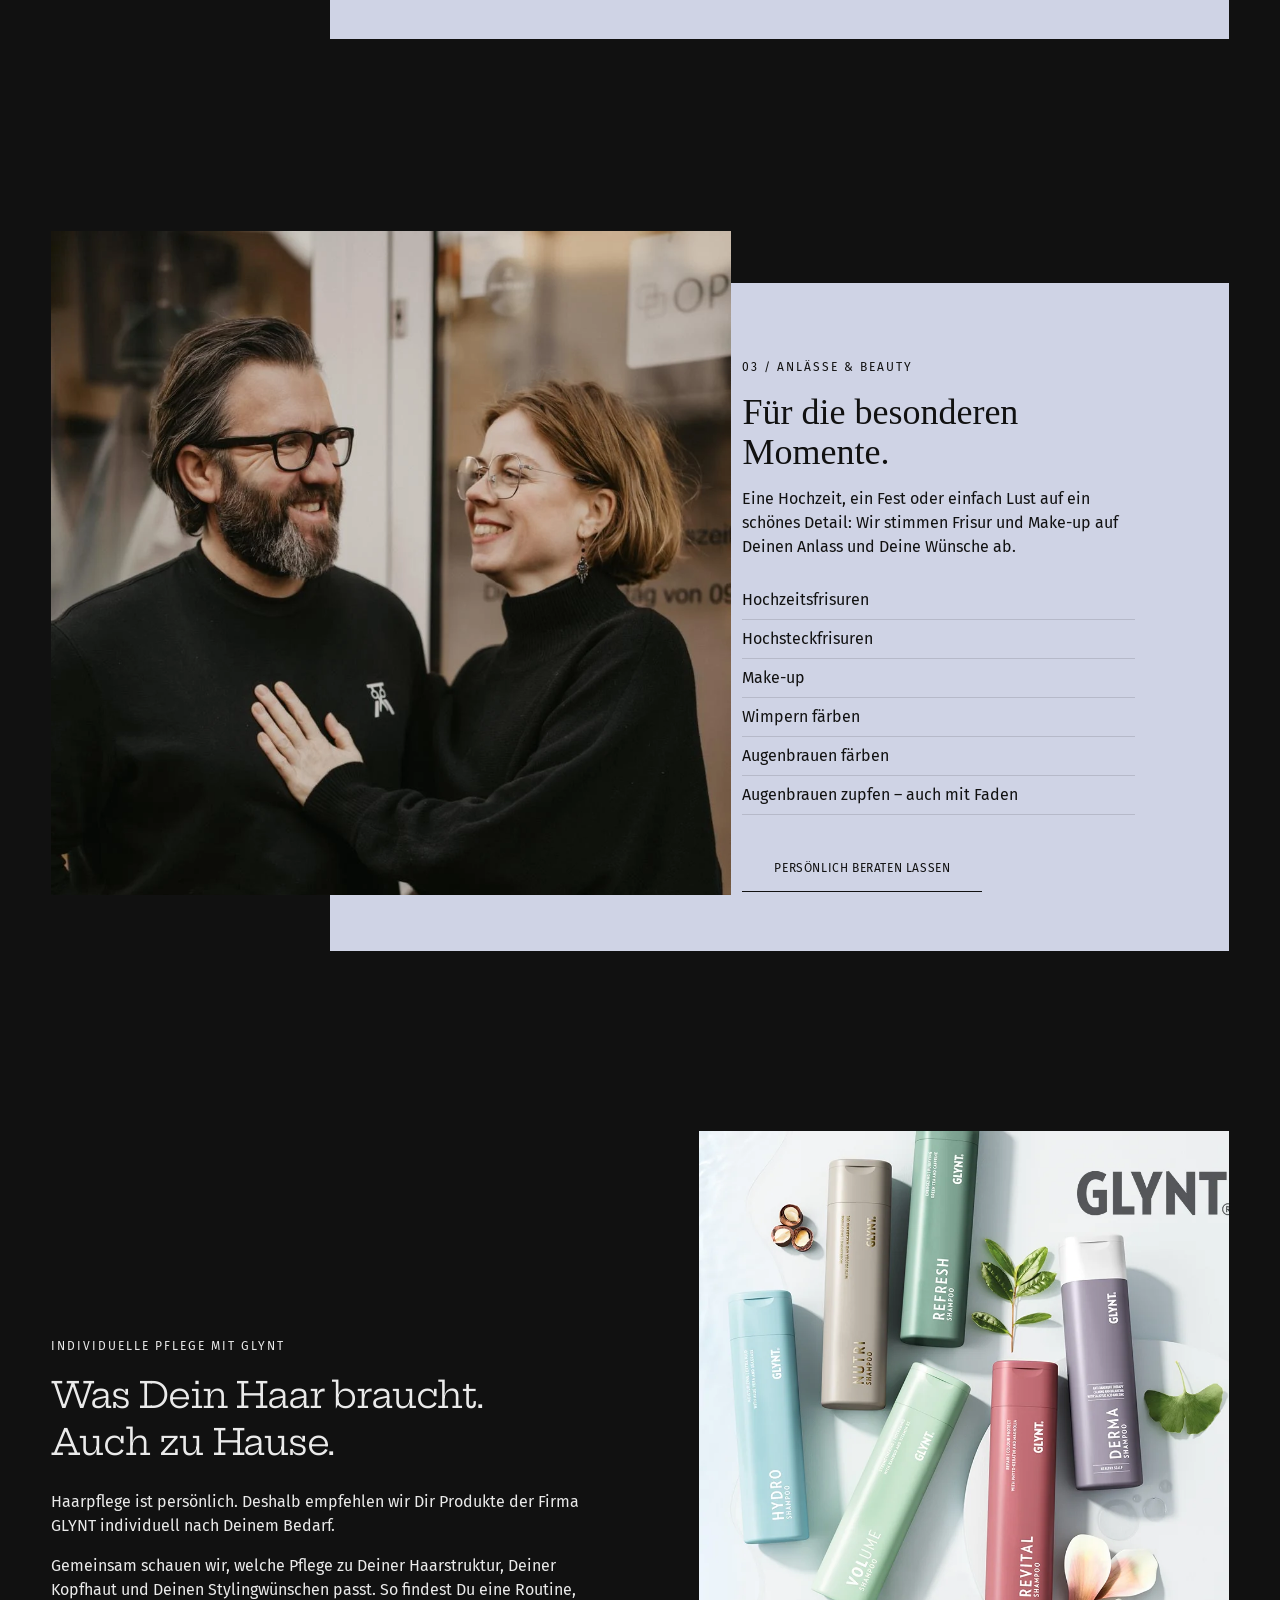
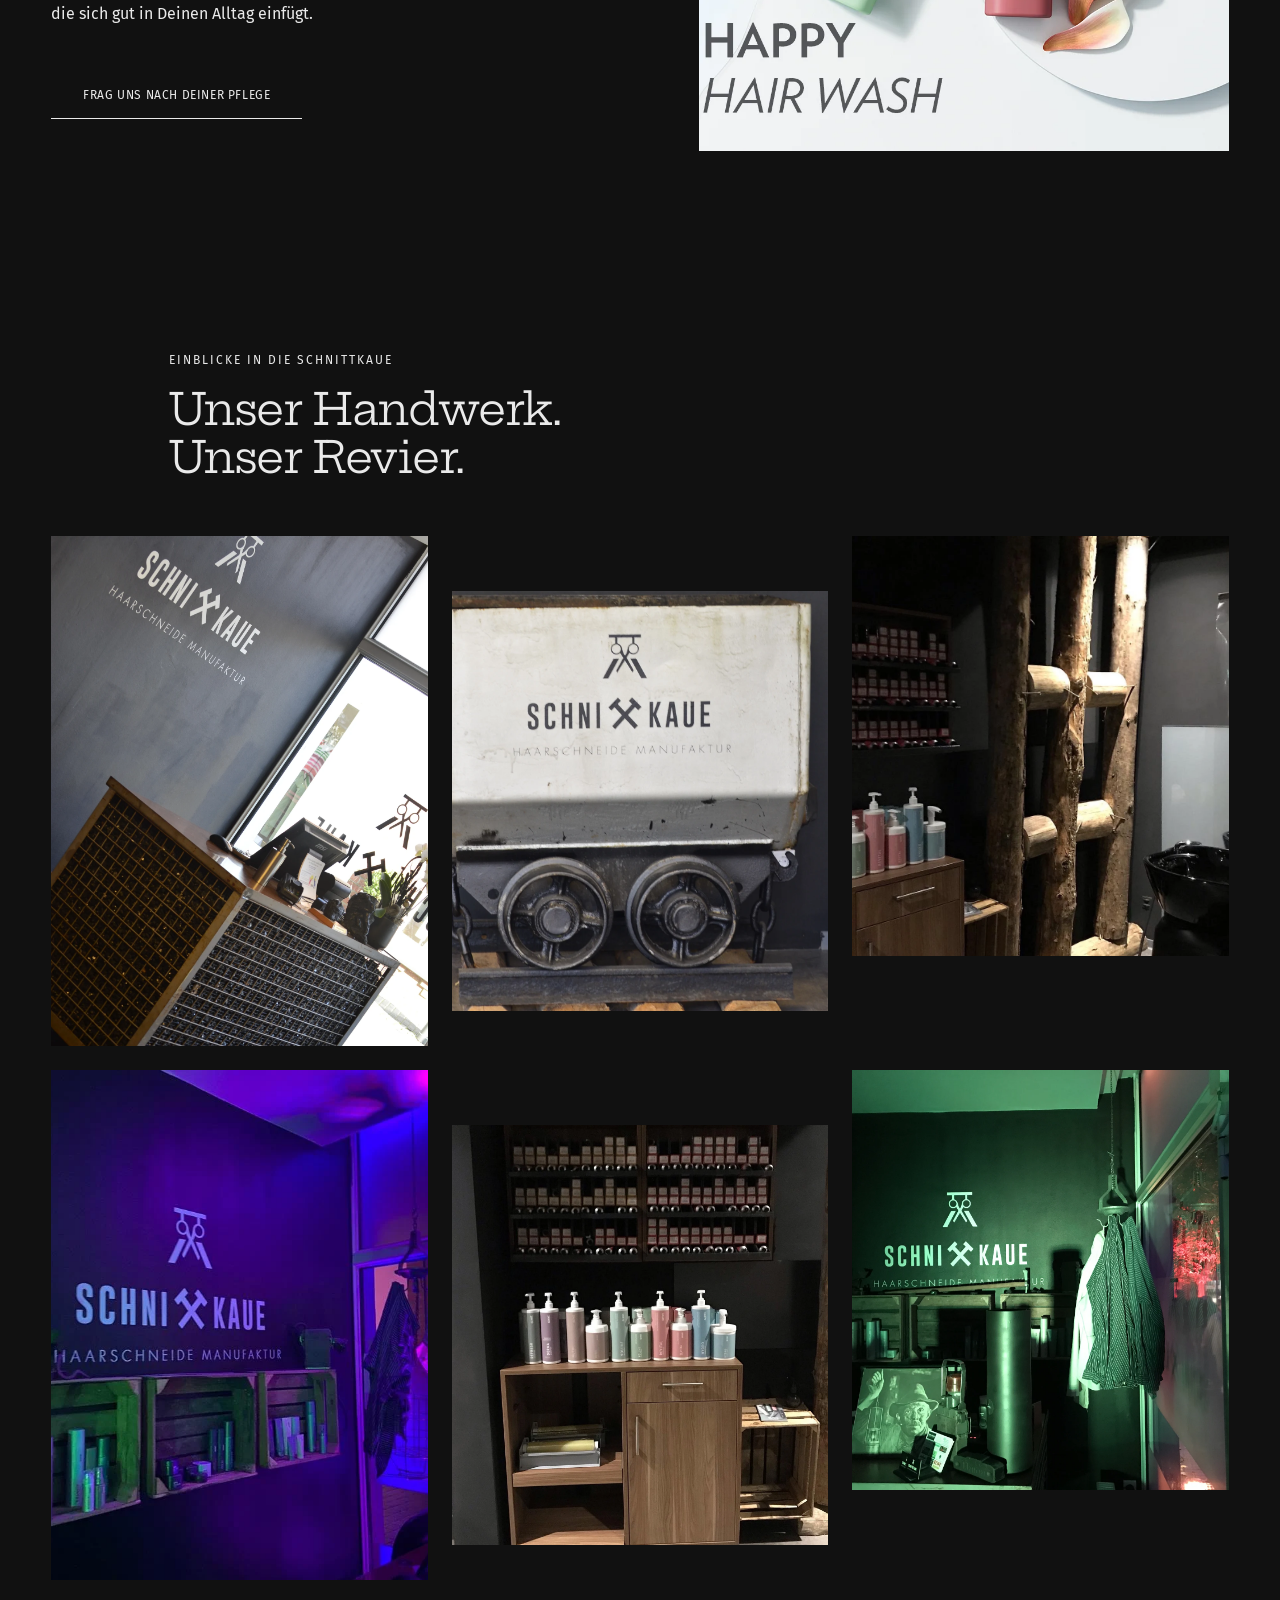
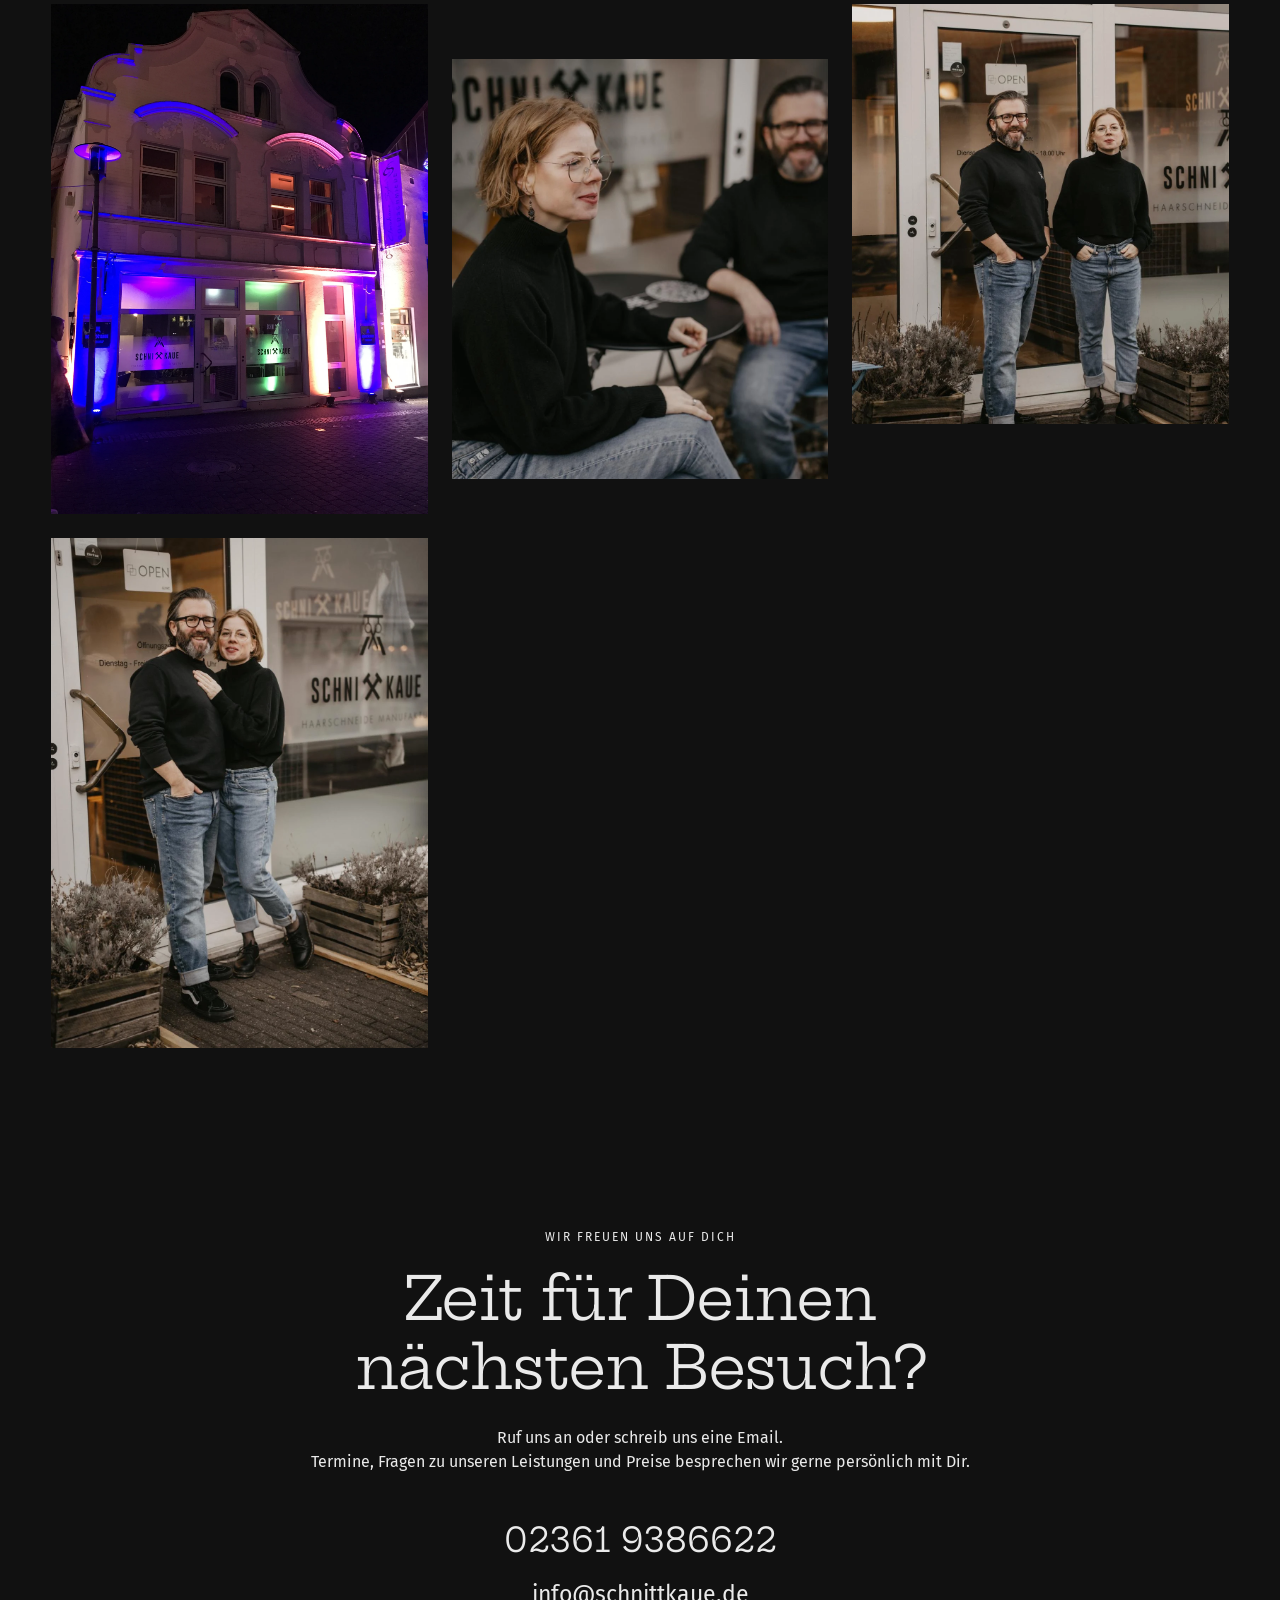
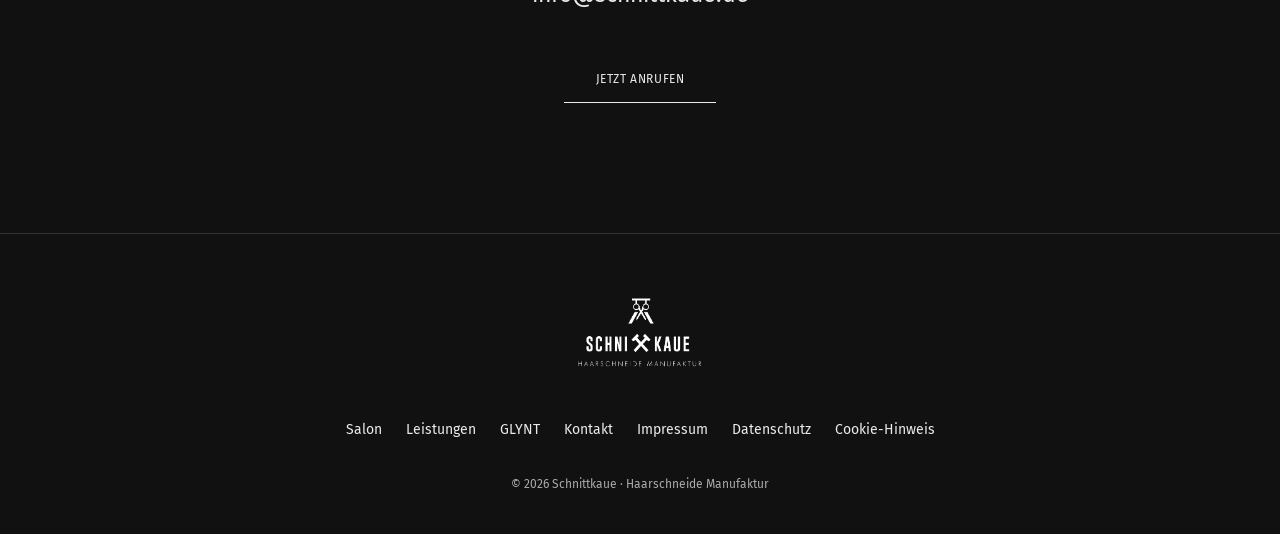
==== commit 35fad2df: "Style navigation like original and preserve portrait heads" ====
--- a/index.html
+++ b/index.html
@@ -8,7 +8,7 @@
 <div id="leistungen" class="section-intro"><p class="eyebrow">UNSERE LEISTUNGEN</p><h2>Für Deinen Kopf.<br>Und Dein gutes Gefühl.</h2></div>
 <section class="service"><img src="assets/eigentuemer-eingang.webp" alt="Die Eigentümer am Eingang der Schnittkaue" loading="lazy"><div class="service-copy"><span class="service-number">01 / SCHNITT & STYLING</span><h2>Dein Schnitt.<br>Dein Stil.</h2><p>Ein guter Haarschnitt unterstreicht Deine Persönlichkeit. Ob klare Konturen, neue Längen oder ein frischer Look: Gemeinsam finden wir heraus, was zu Dir und Deinem Alltag passt.</p><ul><li>Damenhaarschnitte</li><li>Herrenhaarschnitte</li><li>Kinderhaarschnitte</li><li>Föhnen / Styling</li></ul><a class="line-link" href="#kontakt">TERMIN VEREINBAREN</a></div></section>
 <section class="service"><img src="assets/farbe.webp" alt="Haarfarben und Pflegeprodukte im Farbregal der Schnittkaue" loading="lazy"><div class="service-copy"><span class="service-number">02 / FARBE & PFLEGE</span><h2>Neue Nuancen.<br>Frisches Haargefühl.</h2><p>Sanfte Veränderung oder ein ganz neuer Farbton? Wir besprechen Deinen Farbwunsch und stimmen Farbe, Strähnen und Pflege auf Dein Haar ab.</p><ul><li>Strähnen</li><li>Farbe</li><li>Tönung</li><li>Haarpflege</li></ul><a class="line-link" href="#glynt">MEHR ZUR HAARPFLEGE</a></div></section>
-<section class="service"><img src="assets/eigentuemer-portrait.webp" alt="Die Eigentümer der Schnittkaue vor ihrem Salon" loading="lazy"><div class="service-copy"><span class="service-number">03 / ANLÄSSE & BEAUTY</span><h2>Für die besonderen<br>Momente.</h2><p>Eine Hochzeit, ein Fest oder einfach Lust auf ein schönes Detail: Wir stimmen Frisur und Make-up auf Deinen Anlass und Deine Wünsche ab.</p><ul><li>Hochzeitsfrisuren</li><li>Hochsteckfrisuren</li><li>Make-up</li><li>Wimpern färben</li><li>Augenbrauen färben</li><li>Augenbrauen zupfen – auch mit Faden</li></ul><a class="line-link" href="#kontakt">PERSÖNLICH BERATEN LASSEN</a></div></section>
+<section class="service service--beauty"><img src="assets/eigentuemer-portrait.webp" alt="Die Eigentümer der Schnittkaue vor ihrem Salon" loading="lazy"><div class="service-copy"><span class="service-number">03 / ANLÄSSE & BEAUTY</span><h2>Für die besonderen<br>Momente.</h2><p>Eine Hochzeit, ein Fest oder einfach Lust auf ein schönes Detail: Wir stimmen Frisur und Make-up auf Deinen Anlass und Deine Wünsche ab.</p><ul><li>Hochzeitsfrisuren</li><li>Hochsteckfrisuren</li><li>Make-up</li><li>Wimpern färben</li><li>Augenbrauen färben</li><li>Augenbrauen zupfen – auch mit Faden</li></ul><a class="line-link" href="#kontakt">PERSÖNLICH BERATEN LASSEN</a></div></section>
 <section class="split products" id="glynt"><div class="split-copy"><p class="eyebrow">INDIVIDUELLE PFLEGE MIT GLYNT</p><h2>Was Dein Haar braucht.<br>Auch zu Hause.</h2><p>Haarpflege ist persönlich. Deshalb empfehlen wir Dir Produkte der Firma GLYNT individuell nach Deinem Bedarf.</p><p>Gemeinsam schauen wir, welche Pflege zu Deiner Haarstruktur, Deiner Kopfhaut und Deinen Stylingwünschen passt. So findest Du eine Routine, die sich gut in Deinen Alltag einfügt.</p><a class="line-link" href="#kontakt">FRAG UNS NACH DEINER PFLEGE</a></div><img src="assets/glynt.webp" alt="GLYNT-Logo und Originalprodukte für unterschiedliche Pflegebedürfnisse" loading="lazy"></section>
 <section id="einblicke" class="gallery-section"><p class="eyebrow">EINBLICKE IN DIE SCHNITTKAUE</p><h2>Unser Handwerk.<br>Unser Revier.</h2><div class="gallery"><button data-image="assets/empfang.webp" aria-label="Empfang und Schnittkaue-Logo – Bild vergrößern"><img src="assets/empfang.webp" alt="Empfang und Schnittkaue-Logo" loading="lazy"></button><button data-image="assets/grubenwagen.webp" aria-label="Grubenwagen mit Schnittkaue-Schriftzug – Bild vergrößern"><img src="assets/grubenwagen.webp" alt="Grubenwagen mit Schnittkaue-Schriftzug" loading="lazy"></button><button data-image="assets/waschbereich.webp" aria-label="Waschbereich zwischen Holzbalken – Bild vergrößern"><img src="assets/waschbereich.webp" alt="Waschbereich zwischen Holzbalken" loading="lazy"></button><button data-image="assets/salon-violett.webp" aria-label="Der Salon in violettem Licht – Bild vergrößern"><img src="assets/salon-violett.webp" alt="Der Salon in violettem Licht" loading="lazy"></button><button data-image="assets/farbregal.webp" aria-label="Farbregal und Haarpflege im Salon – Bild vergrößern"><img src="assets/farbregal.webp" alt="Farbregal und Haarpflege im Salon" loading="lazy"></button><button data-image="assets/salon-gruen.webp" aria-label="Grüne Beleuchtung im Salon – Bild vergrößern"><img src="assets/salon-gruen.webp" alt="Grüne Beleuchtung im Salon" loading="lazy"></button><button data-image="assets/fassade-nacht.webp" aria-label="Die Schnittkaue am Abend – Bild vergrößern"><img src="assets/fassade-nacht.webp" alt="Die Schnittkaue am Abend" loading="lazy"></button><button data-image="assets/eigentuemer-bank.webp" aria-label="Die Eigentümer an der Bank vor dem Salon – Bild vergrößern"><img src="assets/eigentuemer-bank.webp" alt="Die Eigentümer an der Bank vor dem Salon" loading="lazy"></button><button data-image="assets/eigentuemer-salon.webp" aria-label="Ein gemeinsames Porträt vor der Schnittkaue – Bild vergrößern"><img src="assets/eigentuemer-salon.webp" alt="Ein gemeinsames Porträt vor der Schnittkaue" loading="lazy"></button><button data-image="assets/eigentuemer-zusammen.webp" aria-label="Die Eigentümer vor dem Schaufenster – Bild vergrößern"><img src="assets/eigentuemer-zusammen.webp" alt="Die Eigentümer vor dem Schaufenster" loading="lazy"></button></div></section>
 <section class="contact" id="kontakt"><p class="eyebrow">WIR FREUEN UNS AUF DICH</p><h2>Zeit für Deinen<br>nächsten Besuch?</h2><p>Ruf uns an oder schreib uns eine Email.<br>Termine, Fragen zu unseren Leistungen und Preise besprechen wir gerne persönlich mit Dir.</p><a class="phone" href="tel:+4923619386622">02361 9386622</a><a class="email" href="mailto:info@schnittkaue.de">info@schnittkaue.de</a><a class="line-link" href="tel:+4923619386622">JETZT ANRUFEN</a></section>
--- a/style.css
+++ b/style.css
@@ -4,3 +4,19 @@
 header{position:fixed;inset:0 0 auto;background:linear-gradient(180deg,#000b,transparent);transition:background .3s}header.is-scrolled{background:#111}main{max-width:none!important}.hero{position:sticky;top:0;margin:0;width:100%;height:100svh;min-height:580px;z-index:0;isolation:isolate}.hero img{height:100%;object-position:center 43%}.hero:after{content:"";position:absolute;inset:0;background:linear-gradient(180deg,#0002 0%,transparent 50%,#0009 100%);pointer-events:none}.scroll-cue{position:absolute;bottom:30px;left:50%;transform:translateX(-50%);z-index:1;display:flex;flex-direction:column;align-items:center;gap:8px;width:90%;text-align:center;font-size:12px;letter-spacing:2px;color:#fff}.scroll-cue>span:last-child{font-size:30px;line-height:1}.scroll-content{position:relative;z-index:1;background:#111;display:flow-root}.welcome{margin:0;min-height:0;display:block;padding:115px 13.2% 30px}.welcome-copy{width:100%;max-width:680px;padding:0;margin:0;background:none}.split{margin-top:180px}#salon{display:block;min-height:0}#salon .split-copy{max-width:850px;padding:0 0 0 10%;margin-bottom:60px}#salon>img{width:100%;height:640px;min-height:0;object-position:center}.gallery{grid-template-columns:repeat(3,minmax(0,1fr));gap:24px;align-items:start}.gallery button:nth-child(3n+2){margin-top:55px}.gallery img{height:420px}.gallery button:nth-child(3n+1) img{height:510px}.service:nth-of-type(5)>img{object-position:center 30%}footer{position:relative;z-index:1;background:#111;margin:0;padding:50px 4% 25px}@media(max-width:1024px){.hero{height:100svh;min-height:540px}#salon>img{height:540px}.gallery img{height:300px}.gallery button:nth-child(3n+1) img{height:370px}}@media(max-width:767px){.hero{height:100svh;min-height:520px}.hero img{object-position:50% 45%}.welcome{padding:75px 6% 0;margin:0}.welcome-copy{max-width:none}.split{margin-top:100px}#salon .split-copy{padding:0;margin-bottom:40px}#salon>img{height:430px}.gallery{grid-template-columns:repeat(2,minmax(0,1fr));gap:14px}.gallery button:nth-child(3n+2){margin-top:0}.gallery button:nth-child(even){margin-top:35px}.gallery img,.gallery button:nth-child(3n+1) img{height:270px}.gallery-section{margin-top:100px}.scroll-cue{bottom:25px;font-size:10px;letter-spacing:1.4px}footer{padding-left:6%;padding-right:6%}}@media(max-width:420px){.gallery img,.gallery button:nth-child(3n+1) img{height:230px}}@media(prefers-reduced-motion:reduce){.hero{position:relative}}
 /* Compact scroll header leaves the portrait unobstructed. */
 :root{--header-height:154px}header{height:var(--header-height);transition:height .25s,background .25s,padding .25s}header .brand{width:250px;height:145px;top:4px;transition:width .25s,height .25s,top .25s}header.is-scrolled{--header-height:76px;height:76px;padding-top:8px;padding-bottom:8px;background:#111}header.is-scrolled .brand{width:130px;height:74px;top:1px}header.is-scrolled .social svg{width:23px;height:23px}header.is-scrolled .facebook{font-size:28px}nav{inset:76px 0 0}html{scroll-padding-top:95px}.hero img{object-position:center 36%}#salon{margin-bottom:85px}#salon .split-copy{margin-bottom:0}.salon-scroll-photo{position:sticky;top:0;height:100svh;min-height:500px;width:100%;z-index:0}.salon-scroll-photo img{height:100%;width:100%;object-fit:cover;object-position:center}.salon-scroll-cover{position:relative;z-index:1;display:flow-root;background:#111}.salon-scroll-cover .section-intro{margin-top:0;padding-top:110px}.service:first-of-type>img{object-position:center 30%}.cookie-reopen{color:inherit;border:0;background:none;padding:0;font-size:inherit}.cookie-reopen:hover{text-decoration:underline}.cookie-notice{position:fixed;left:24px;bottom:24px;z-index:50;max-width:470px;padding:24px;background:#e1e4ef;color:#111;box-shadow:0 8px 40px #0006;border:1px solid #fff6}.cookie-notice[hidden]{display:none}.cookie-notice h2{font-family:Hepta,serif;font-size:21px;line-height:1.3;letter-spacing:0;margin:0 0 12px}.cookie-notice p{font-size:14px;line-height:1.5;margin:0 0 16px}.cookie-notice a{text-decoration:underline}.cookie-actions{display:flex;align-items:center;justify-content:space-between;gap:18px}.cookie-actions button{background:#111;color:#fff;border:1px solid #111;padding:10px 20px}.legal-page header{height:76px;background:#111}.legal-page header .brand{width:130px;height:74px;top:1px}.legal-page main{padding:150px 8% 100px;max-width:1000px!important;margin:auto;min-height:80vh}.legal-page h1{font-size:44px}.legal-page h2{font-size:25px;line-height:1.4;letter-spacing:0;margin:36px 0 14px}.legal-page h3{font-size:18px;margin:28px 0 12px}.legal-page a:not(.brand){text-decoration:underline;text-underline-offset:3px}.legal-page ul{padding-left:22px}.legal-page p,.legal-page li{line-height:1.7}.draft-note{padding:22px;border:1px solid #cdd4e8;background:#cdd4e812;margin:30px 0}.missing{color:#f0cf9f}.legal-page footer a{text-decoration:none}.legal-page footer{border-top:1px solid #ffffff25}.legal-page .back-link{display:inline-block;margin-bottom:35px;font-size:14px}footer div{font-size:14px;gap:24px;flex-wrap:wrap}@media(max-width:767px){:root{--header-height:110px}header .brand{width:155px;height:104px;top:2px}header.is-scrolled{height:66px;--header-height:66px}header.is-scrolled .brand{width:112px;height:64px;top:1px}nav{inset:66px 0 0}html{scroll-padding-top:82px}.hero img{object-position:50% 38%}#salon{margin-bottom:65px}.salon-scroll-photo{height:100svh;min-height:450px}.salon-scroll-photo img{object-position:56% center}.salon-scroll-cover .section-intro{padding-top:75px}.cookie-notice{left:12px;right:12px;bottom:12px;max-width:none;padding:18px}.cookie-notice h2{font-size:18px}.cookie-notice p{font-size:13px}.legal-page main{padding:120px 6% 70px}.legal-page h1{font-size:34px}.legal-page h2{font-size:23px}.legal-page header{height:66px}.legal-page header .brand{width:112px;height:64px}.draft-note{padding:17px}}@media(prefers-reduced-motion:reduce){.salon-scroll-photo{position:relative}}
+
+/* Original lavender menu palette with hover and keyboard-focus feedback. */
+#navigation{background:#cdd4e8;color:#111;padding:45px 13.2%;box-shadow:0 -1px 0 #ffffff20}
+#navigation:not([hidden]){justify-content:center;gap:22px}
+#navigation a{position:relative;display:block;padding:5px 0;font-size:clamp(26px,3.1vw,42px);line-height:1.3;text-decoration:none;transition:transform .22s,color .22s}
+#navigation a:after{content:"";position:absolute;bottom:0;left:0;width:100%;height:1px;background:currentColor;transform:scaleX(0);transform-origin:left;transition:transform .22s}
+#navigation a:hover,#navigation a:focus-visible{color:#3c4566;transform:translateX(8px)}
+#navigation a:hover:after,#navigation a:focus-visible:after{transform:scaleX(1)}
+#navigation a:focus-visible{outline:2px solid #3c4566;outline-offset:7px}
+.menu-toggle span{transition:background .2s,transform .2s,opacity .2s}
+.menu-toggle:hover span,.menu-toggle:focus-visible span,.menu-toggle[aria-expanded="true"] span{background:#cdd4e8}
+.menu-toggle[aria-expanded="true"] span:first-child{transform:translateY(7.5px) rotate(45deg)}
+.menu-toggle[aria-expanded="true"] span:nth-child(2){opacity:0}
+.menu-toggle[aria-expanded="true"] span:last-child{transform:translateY(-7.5px) rotate(-45deg)}
+.service.service--beauty>img{object-position:center top}
+@media(max-width:767px){#navigation{padding:30px 10%}#navigation:not([hidden]){gap:20px}#navigation a{font-size:28px}}
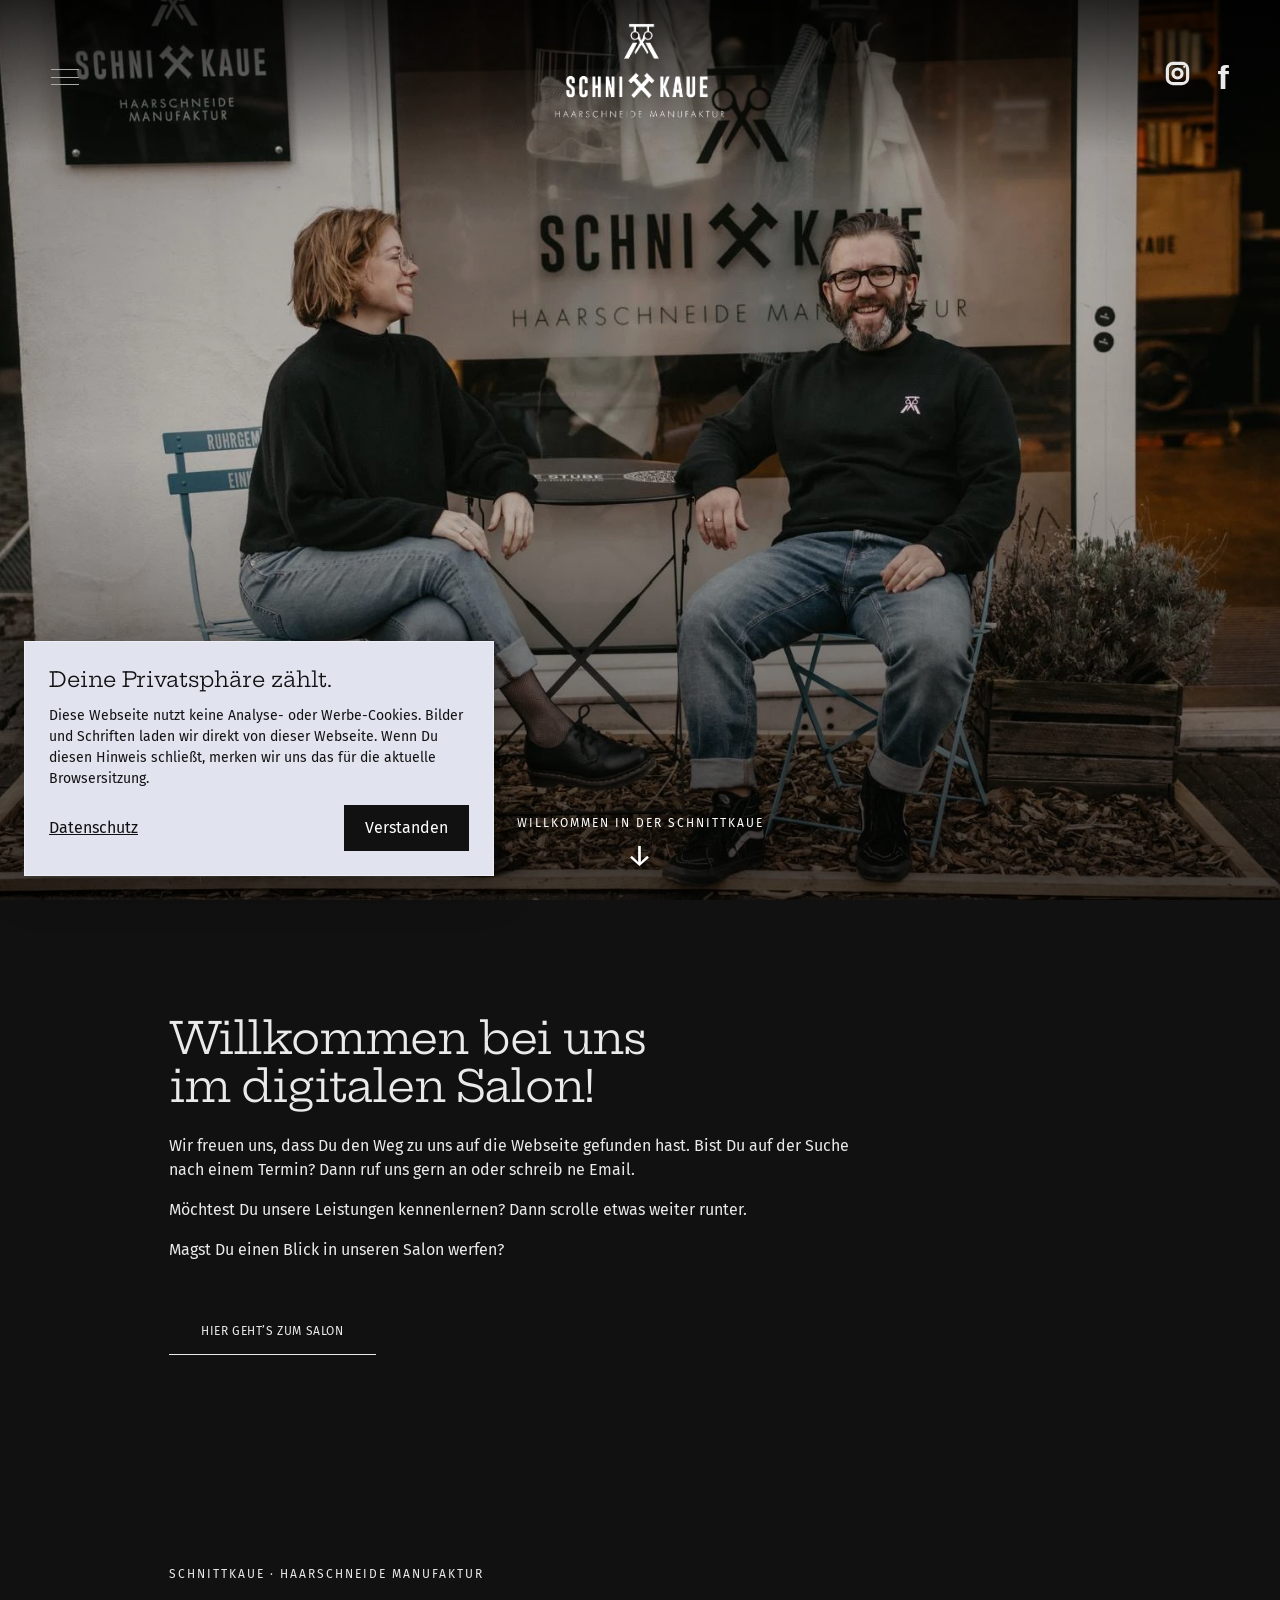
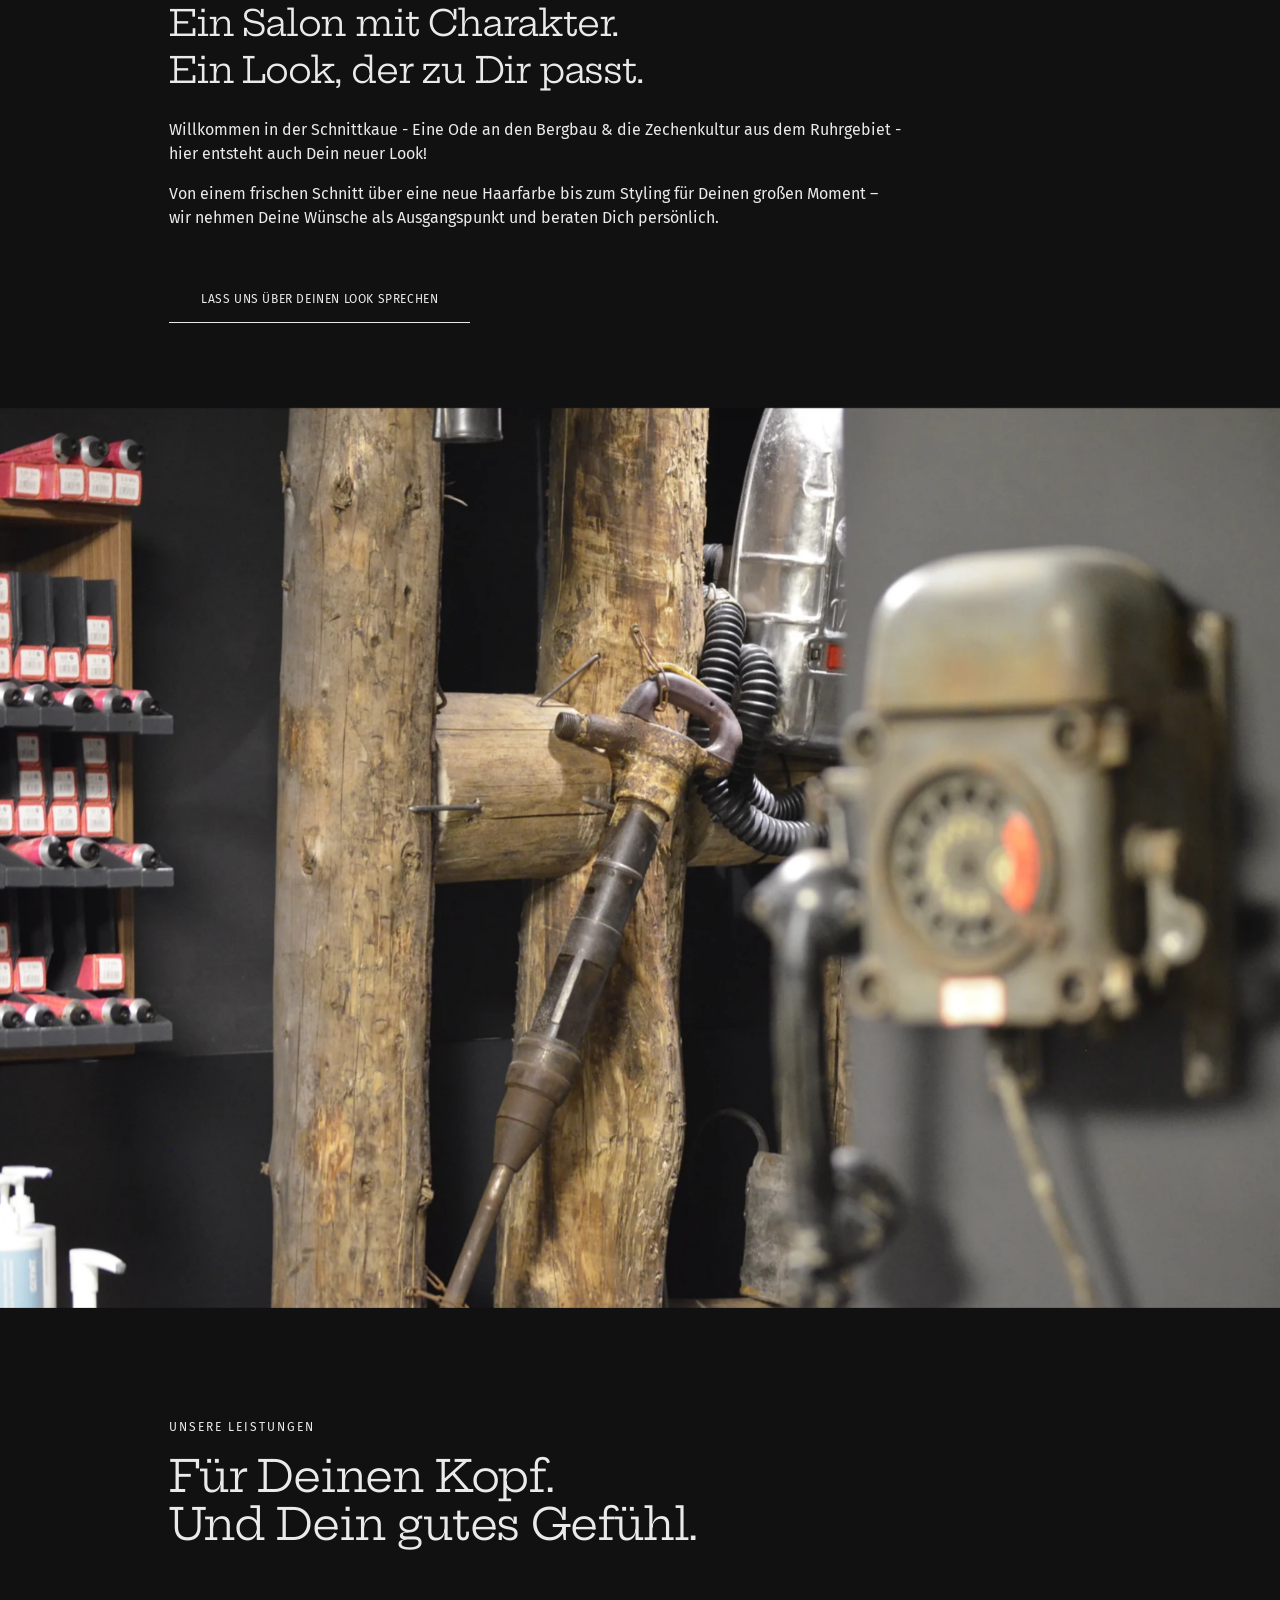
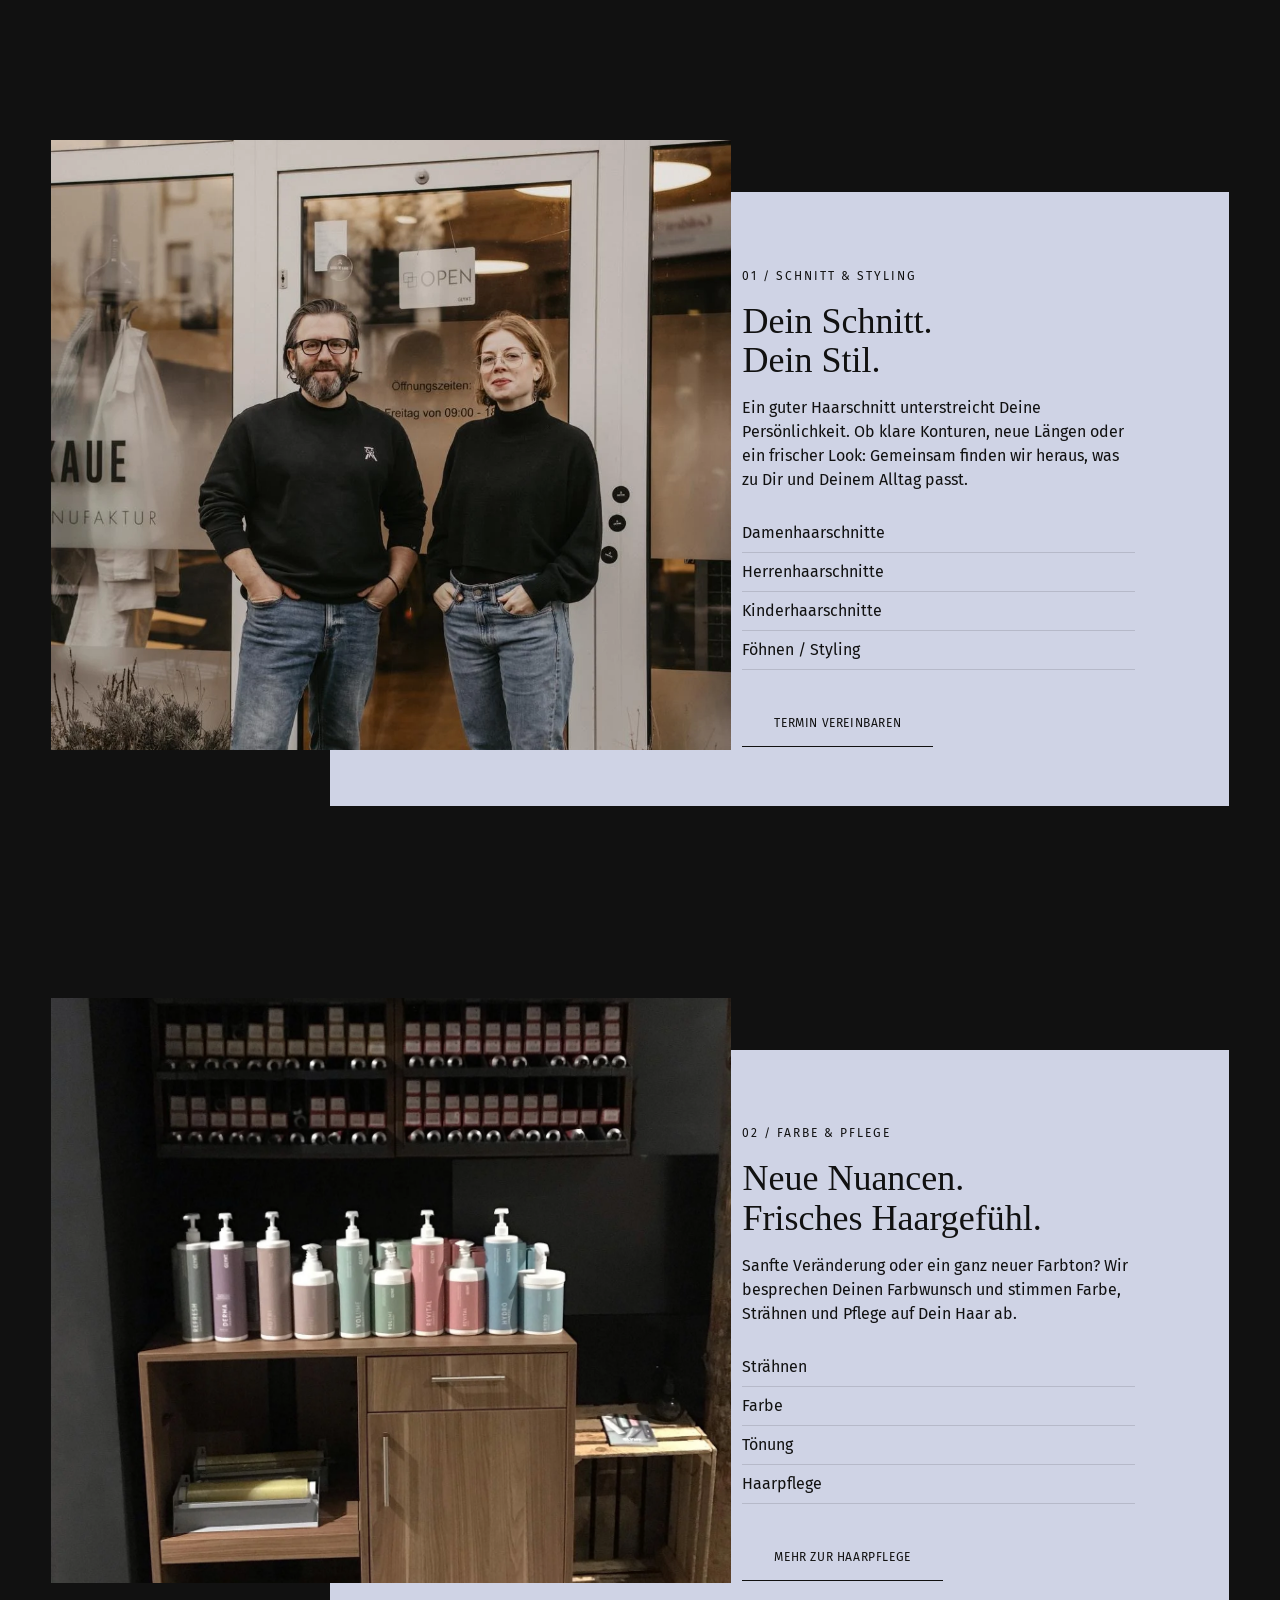
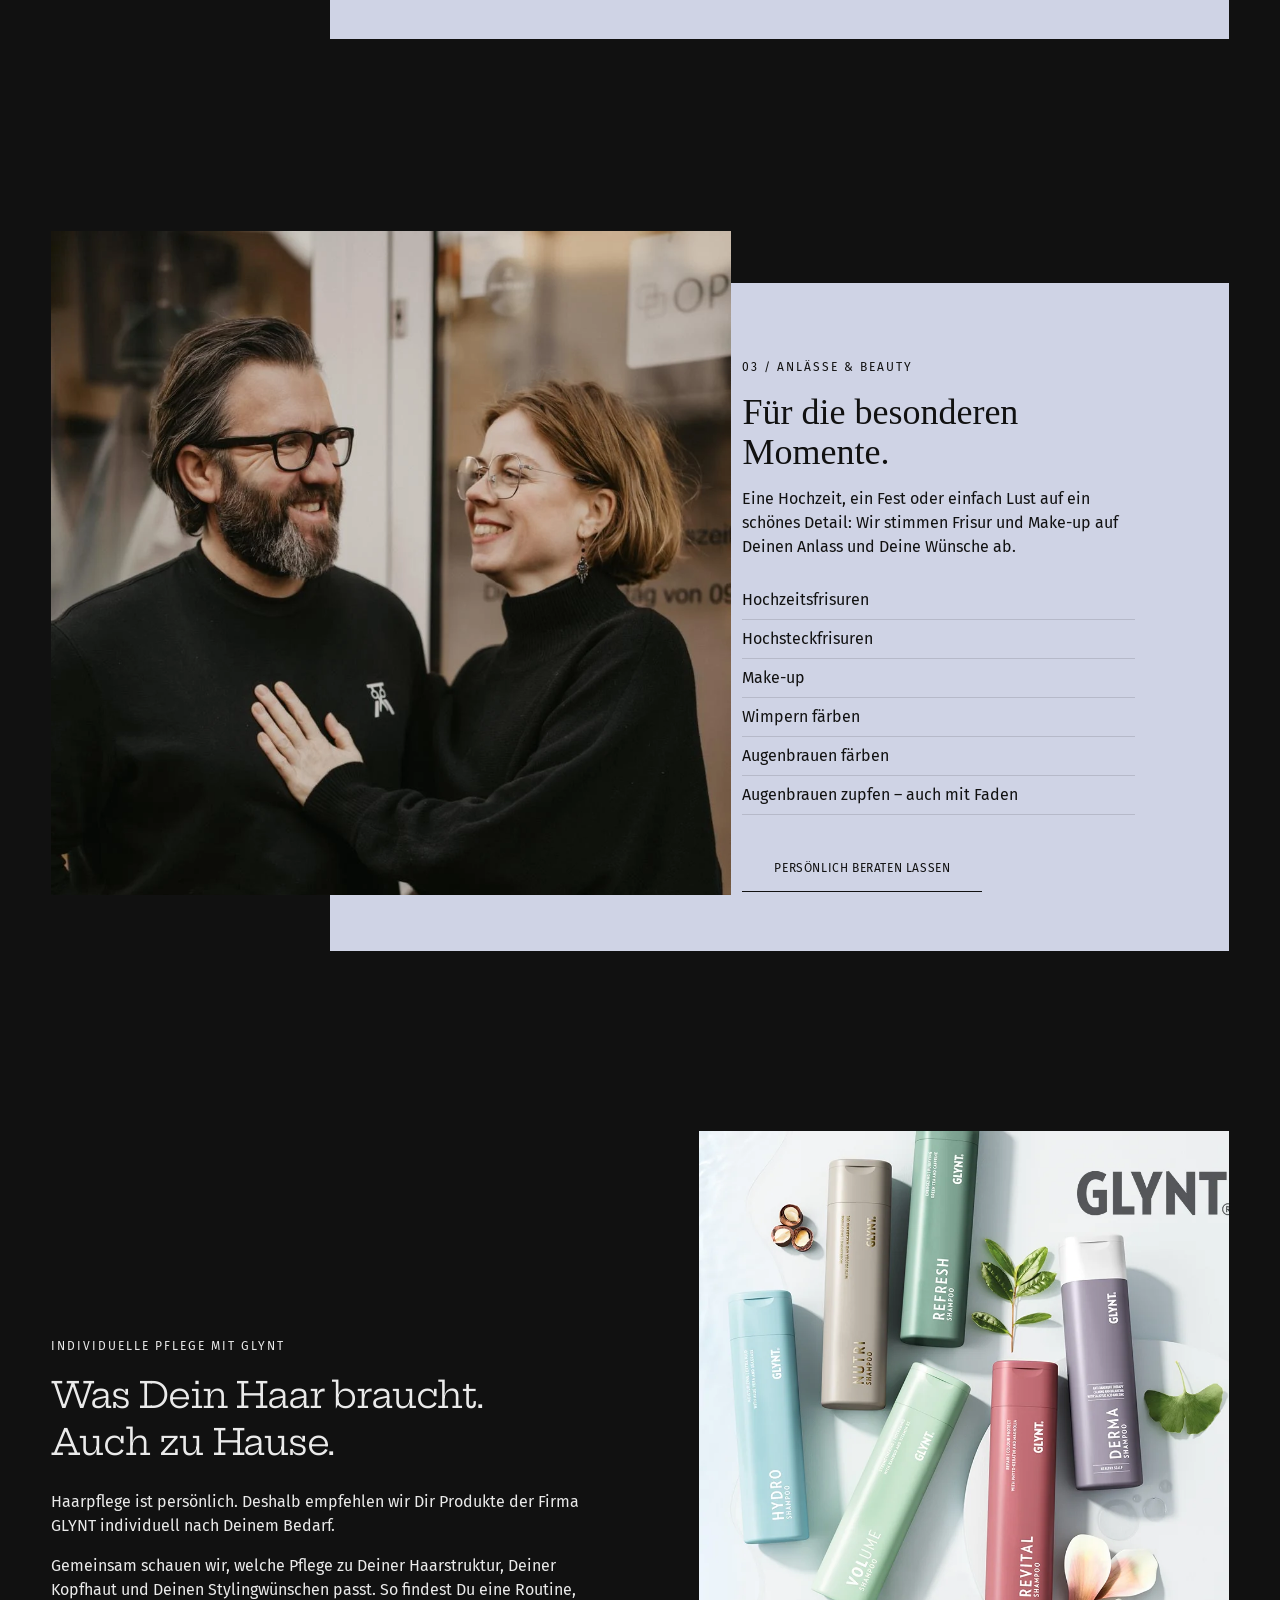
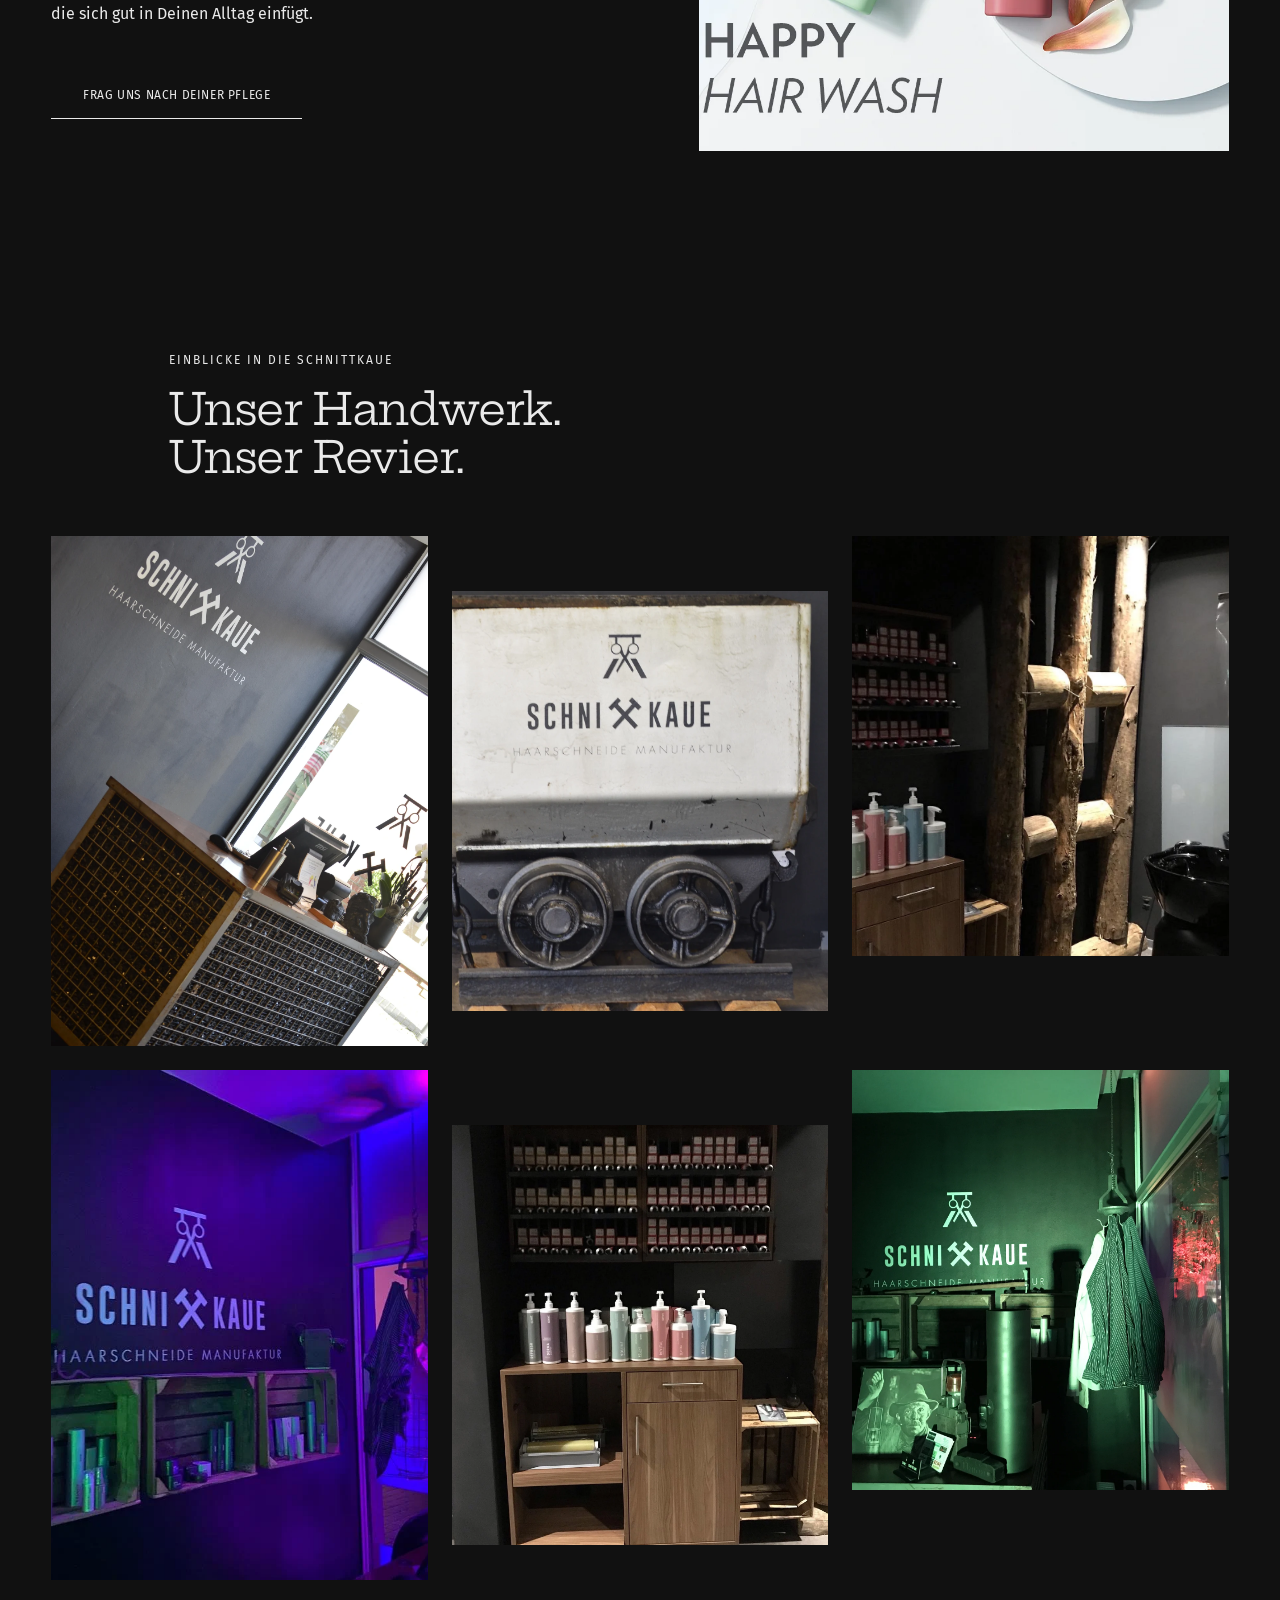
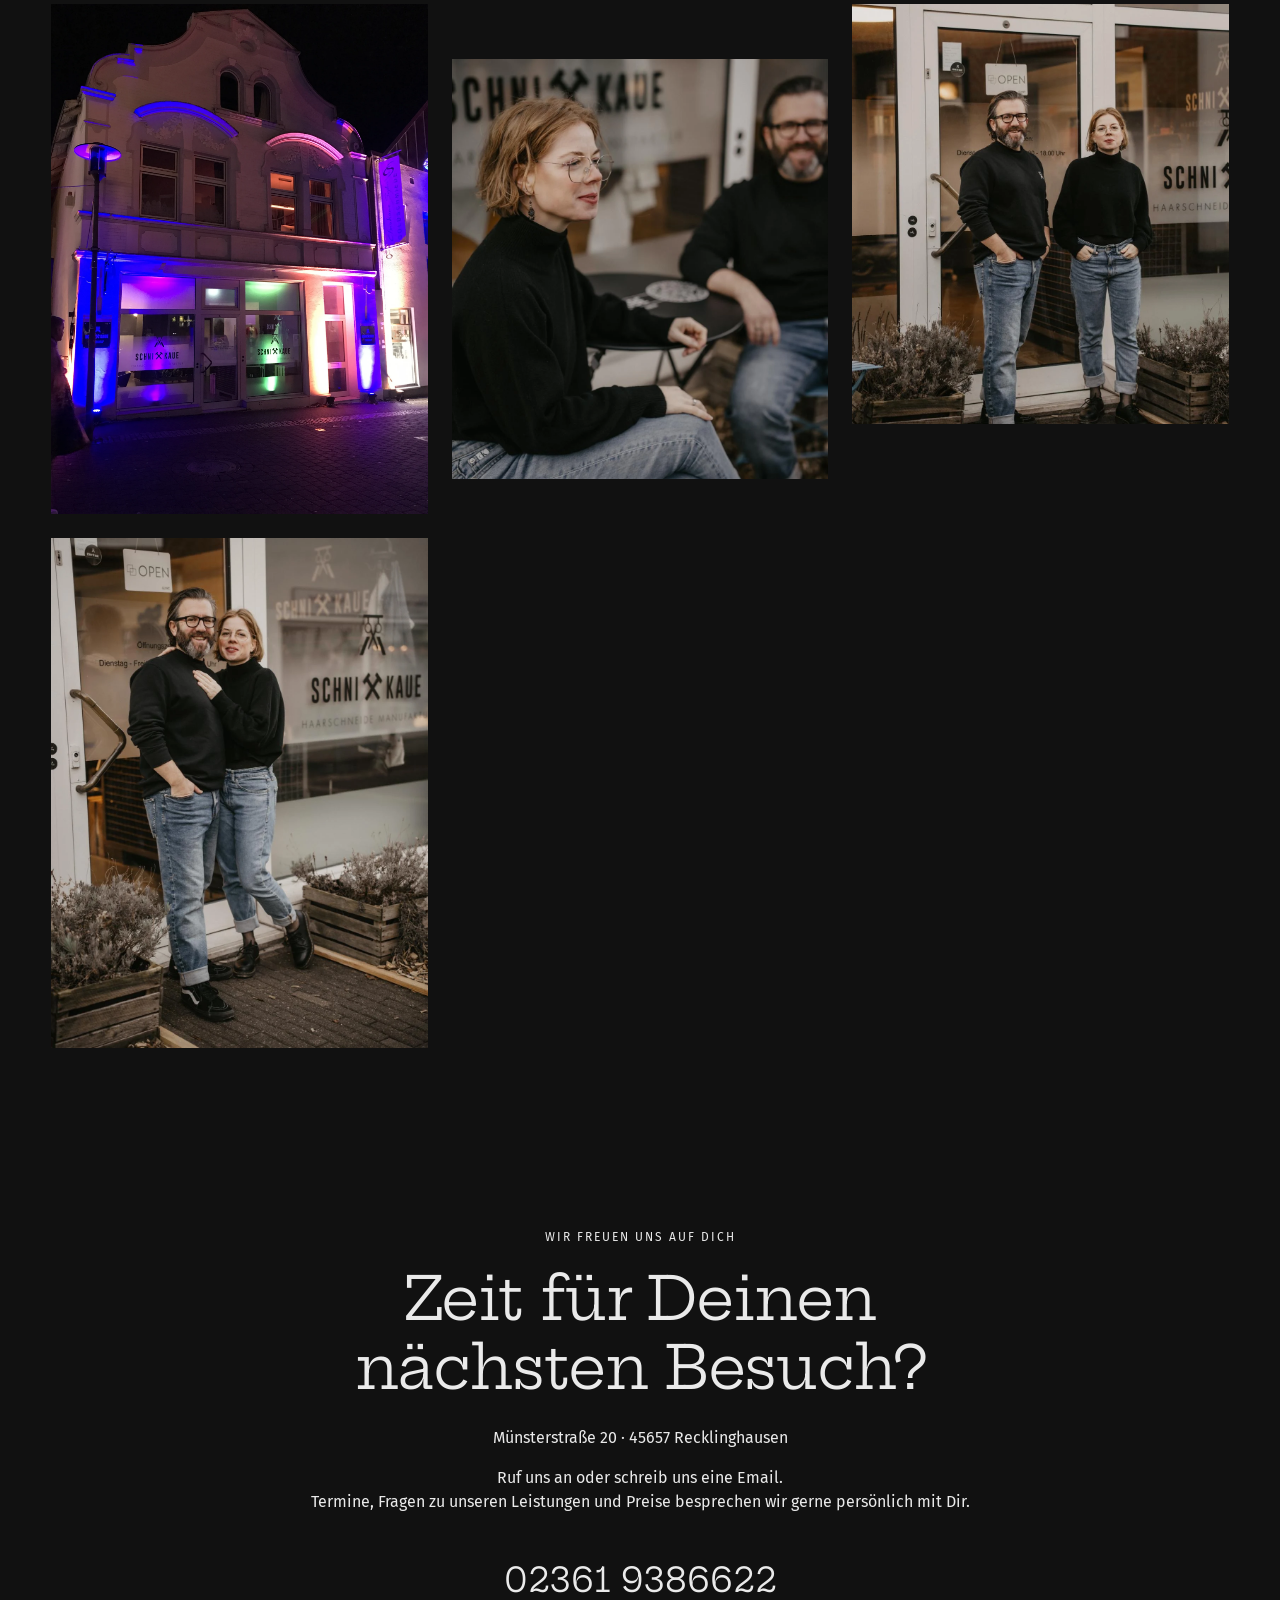
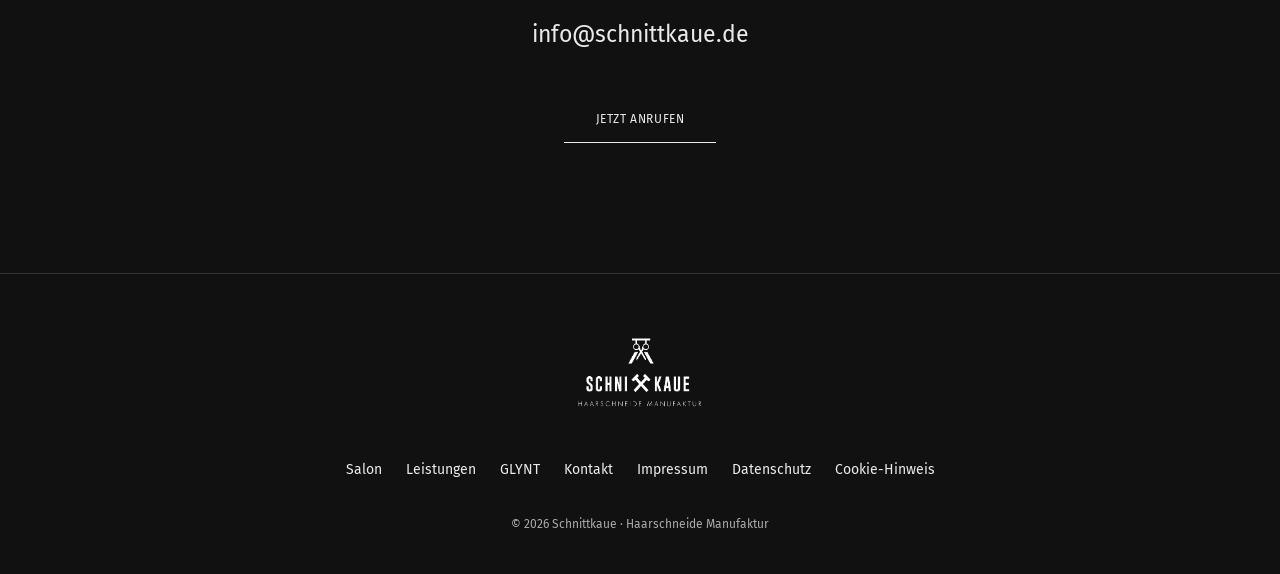
==== commit bf22dce4: "Add responsive overlay menu and salon SEO preview metadata" ====
--- a/index.html
+++ b/index.html
@@ -1,7 +1,7 @@
-<!doctype html><html lang="de"><head><meta charset="utf-8"><meta name="viewport" content="width=device-width,initial-scale=1"><title>Schnittkaue | Haarschneide Manufaktur</title><meta name="robots" content="noindex,nofollow"><meta name="description" content="Willkommen in der Schnittkaue. Haarschnitte, Farbe, Styling, Brautfrisuren und individuelle Haarpflege mit GLYNT. Termine unter 02361 9386622."><link rel="icon" href="assets/favicon.png"><link rel="stylesheet" href="style.css"></head><body>
+<!doctype html><html lang="de"><head><meta charset="utf-8"><meta name="viewport" content="width=device-width,initial-scale=1"><title>Schnittkaue | Friseur in Recklinghausen – Schnitt, Farbe &amp; Styling</title><meta name="robots" content="noindex,follow,max-image-preview:large"><link rel="icon" href="assets/favicon.png"><link rel="stylesheet" href="style.css"><meta name="description" content="Dein Friseur in Recklinghausen: Damen-, Herren- und Kinderhaarschnitte, Farbe, Strähnen, Brautstyling und GLYNT-Pflege. Termin: 02361 9386622."><link rel="canonical" href="https://klasphilipp-private.github.io/schnittkaue/"><meta name="theme-color" content="#111111"><meta name="format-detection" content="telephone=no"><meta property="og:type" content="website"><meta property="og:locale" content="de_DE"><meta property="og:site_name" content="Schnittkaue – Haarschneide Manufaktur"><meta property="og:title" content="Schnittkaue | Friseur in Recklinghausen – Schnitt, Farbe &amp; Styling"><meta property="og:description" content="Dein Friseur in Recklinghausen: Damen-, Herren- und Kinderhaarschnitte, Farbe, Strähnen, Brautstyling und GLYNT-Pflege. Termin: 02361 9386622."><meta property="og:url" content="https://klasphilipp-private.github.io/schnittkaue/"><meta property="og:image" content="https://klasphilipp-private.github.io/schnittkaue/assets/schnittkaue-eigentuemer-vorschau.jpg"><meta property="og:image:secure_url" content="https://klasphilipp-private.github.io/schnittkaue/assets/schnittkaue-eigentuemer-vorschau.jpg"><meta property="og:image:type" content="image/jpeg"><meta property="og:image:width" content="1600"><meta property="og:image:height" content="1066"><meta property="og:image:alt" content="Die Eigentümer vor der Schnittkaue in Recklinghausen"><meta name="twitter:card" content="summary_large_image"><meta name="twitter:title" content="Schnittkaue | Friseur in Recklinghausen – Schnitt, Farbe &amp; Styling"><meta name="twitter:description" content="Dein Friseur in Recklinghausen: Damen-, Herren- und Kinderhaarschnitte, Farbe, Strähnen, Brautstyling und GLYNT-Pflege. Termin: 02361 9386622."><meta name="twitter:image" content="https://klasphilipp-private.github.io/schnittkaue/assets/schnittkaue-eigentuemer-vorschau.jpg"><meta name="twitter:image:alt" content="Die Eigentümer vor der Schnittkaue in Recklinghausen"><script type="application/ld+json">{"@context": "https://schema.org", "@graph": [{"@type": "WebSite", "@id": "https://klasphilipp-private.github.io/schnittkaue/#website", "url": "https://klasphilipp-private.github.io/schnittkaue/", "name": "Schnittkaue", "inLanguage": "de-DE"}, {"@type": "WebPage", "@id": "https://klasphilipp-private.github.io/schnittkaue/#webpage", "url": "https://klasphilipp-private.github.io/schnittkaue/", "name": "Schnittkaue | Friseur in Recklinghausen – Schnitt, Farbe & Styling", "description": "Dein Friseur in Recklinghausen: Damen-, Herren- und Kinderhaarschnitte, Farbe, Strähnen, Brautstyling und GLYNT-Pflege. Termin: 02361 9386622.", "inLanguage": "de-DE", "primaryImageOfPage": {"@type": "ImageObject", "url": "https://klasphilipp-private.github.io/schnittkaue/assets/schnittkaue-eigentuemer-vorschau.jpg", "width": 1600, "height": 1066}, "isPartOf": {"@id": "https://klasphilipp-private.github.io/schnittkaue/#website"}, "mainEntity": {"@id": "https://klasphilipp-private.github.io/schnittkaue/#salon"}}, {"@type": "HairSalon", "@id": "https://klasphilipp-private.github.io/schnittkaue/#salon", "name": "Schnittkaue – Haarschneide Manufaktur", "url": "https://klasphilipp-private.github.io/schnittkaue/", "image": "https://klasphilipp-private.github.io/schnittkaue/assets/schnittkaue-eigentuemer-vorschau.jpg", "logo": "https://klasphilipp-private.github.io/schnittkaue/assets/logo.png", "description": "Friseursalon in Recklinghausen für Haarschnitte, Farbe, Styling und Haarpflege.", "telephone": "+4923619386622", "email": "info@schnittkaue.de", "address": {"@type": "PostalAddress", "streetAddress": "Münsterstraße 20", "postalCode": "45657", "addressLocality": "Recklinghausen", "addressRegion": "Nordrhein-Westfalen", "addressCountry": "DE"}, "areaServed": {"@type": "City", "name": "Recklinghausen"}, "sameAs": ["https://www.instagram.com/schnittkaue_re/", "https://www.facebook.com/schnittkaue"], "hasOfferCatalog": {"@type": "OfferCatalog", "name": "Friseurleistungen", "itemListElement": [{"@type": "Offer", "itemOffered": {"@type": "Service", "name": "Damenhaarschnitte"}}, {"@type": "Offer", "itemOffered": {"@type": "Service", "name": "Herrenhaarschnitte"}}, {"@type": "Offer", "itemOffered": {"@type": "Service", "name": "Kinderhaarschnitte"}}, {"@type": "Offer", "itemOffered": {"@type": "Service", "name": "Strähnen"}}, {"@type": "Offer", "itemOffered": {"@type": "Service", "name": "Farbe"}}, {"@type": "Offer", "itemOffered": {"@type": "Service", "name": "Tönung"}}, {"@type": "Offer", "itemOffered": {"@type": "Service", "name": "Haarpflege"}}, {"@type": "Offer", "itemOffered": {"@type": "Service", "name": "Föhnen und Styling"}}, {"@type": "Offer", "itemOffered": {"@type": "Service", "name": "Hochzeitsfrisuren"}}, {"@type": "Offer", "itemOffered": {"@type": "Service", "name": "Hochsteckfrisuren"}}, {"@type": "Offer", "itemOffered": {"@type": "Service", "name": "Make-up"}}, {"@type": "Offer", "itemOffered": {"@type": "Service", "name": "Wimpern färben"}}, {"@type": "Offer", "itemOffered": {"@type": "Service", "name": "Augenbrauen färben"}}, {"@type": "Offer", "itemOffered": {"@type": "Service", "name": "Augenbrauen zupfen"}}]}}]}</script></head><body>
 <a class="skip" href="#inhalt">Zum Inhalt wechseln</a>
 <header><button class="menu-toggle" aria-label="Menü öffnen" aria-expanded="false" aria-controls="navigation"><span></span><span></span><span></span></button><a class="brand" href="#" aria-label="Schnittkaue Startseite"><img src="assets/logo.png" alt="Schnittkaue – Haarschneide Manufaktur"></a><div class="social"><a href="https://www.instagram.com/schnittkaue_re/" aria-label="Instagram" target="_blank" rel="noopener"><svg viewBox="0 0 24 24" aria-hidden="true"><rect x="3" y="3" width="18" height="18" rx="5"/><circle cx="12" cy="12" r="4"/><circle class="dot" cx="18" cy="6" r="1"/></svg></a><a class="facebook" href="https://www.facebook.com/schnittkaue" aria-label="Facebook" target="_blank" rel="noopener">f</a></div></header>
-<nav id="navigation" hidden><a href="#inhalt">Willkommen</a><a href="#salon">Unser Salon</a><a href="#leistungen">Leistungen</a><a href="#glynt">GLYNT</a><a href="#einblicke">Einblicke</a><a href="#kontakt">Kontakt & Termine</a></nav>
+<button class="menu-backdrop" type="button" aria-label="Menü schließen" tabindex="-1" hidden></button><nav id="navigation" aria-label="Hauptnavigation" hidden><button class="menu-close" type="button" aria-label="Menü schließen"><span aria-hidden="true">×</span></button><a href="#inhalt">Willkommen</a><a href="#salon">Unser Salon</a><a href="#leistungen">Leistungen</a><a href="#glynt">GLYNT</a><a href="#einblicke">Einblicke</a><a href="#kontakt">Kontakt & Termine</a></nav>
 <main id="inhalt"><div class="hero"><img src="assets/schnitt-eigentuemer.webp" alt="Die Eigentümer vor der Schnittkaue" fetchpriority="high"><a class="scroll-cue" href="#willkommen" aria-label="Weiter zum Willkommenstext"><span>WILLKOMMEN IN DER SCHNITTKAUE</span><span aria-hidden="true">↓</span></a></div><div class="scroll-content">
 <section class="welcome" id="willkommen"><div class="welcome-copy"><h1>Willkommen bei uns <br>im digitalen Salon!</h1><p>Wir freuen uns, dass Du den Weg zu uns auf die Webseite gefunden hast. Bist Du auf der Suche nach einem Termin? Dann ruf uns gern an oder schreib ne Email.</p><p>Möchtest Du unsere Leistungen kennenlernen? Dann scrolle etwas weiter runter.</p><p>Magst Du einen Blick in unseren Salon werfen?</p><a class="line-link" href="#salon">HIER GEHT’S ZUM SALON</a></div></section>
 <section class="split" id="salon"><div class="split-copy"><p class="eyebrow">SCHNITTKAUE · HAARSCHNEIDE MANUFAKTUR</p><h2>Ein Salon mit Charakter.<br>Ein Look, der zu Dir passt.</h2><p>Willkommen in der Schnittkaue - Eine Ode an den Bergbau &amp; die Zechenkultur aus dem Ruhrgebiet - hier entsteht auch Dein neuer Look!</p><p>Von einem frischen Schnitt über eine neue Haarfarbe bis zum Styling für Deinen großen Moment – wir nehmen Deine Wünsche als Ausgangspunkt und beraten Dich persönlich.</p><a class="line-link" href="#kontakt">LASS UNS ÜBER DEINEN LOOK SPRECHEN</a></div></section><div class="salon-scroll-photo"><img src="assets/hero.webp" alt="Bergbaudetails, Holzbalken und Farbregal in der Schnittkaue" loading="lazy"></div><div class="salon-scroll-cover">
@@ -11,6 +11,6 @@
 <section class="service service--beauty"><img src="assets/eigentuemer-portrait.webp" alt="Die Eigentümer der Schnittkaue vor ihrem Salon" loading="lazy"><div class="service-copy"><span class="service-number">03 / ANLÄSSE & BEAUTY</span><h2>Für die besonderen<br>Momente.</h2><p>Eine Hochzeit, ein Fest oder einfach Lust auf ein schönes Detail: Wir stimmen Frisur und Make-up auf Deinen Anlass und Deine Wünsche ab.</p><ul><li>Hochzeitsfrisuren</li><li>Hochsteckfrisuren</li><li>Make-up</li><li>Wimpern färben</li><li>Augenbrauen färben</li><li>Augenbrauen zupfen – auch mit Faden</li></ul><a class="line-link" href="#kontakt">PERSÖNLICH BERATEN LASSEN</a></div></section>
 <section class="split products" id="glynt"><div class="split-copy"><p class="eyebrow">INDIVIDUELLE PFLEGE MIT GLYNT</p><h2>Was Dein Haar braucht.<br>Auch zu Hause.</h2><p>Haarpflege ist persönlich. Deshalb empfehlen wir Dir Produkte der Firma GLYNT individuell nach Deinem Bedarf.</p><p>Gemeinsam schauen wir, welche Pflege zu Deiner Haarstruktur, Deiner Kopfhaut und Deinen Stylingwünschen passt. So findest Du eine Routine, die sich gut in Deinen Alltag einfügt.</p><a class="line-link" href="#kontakt">FRAG UNS NACH DEINER PFLEGE</a></div><img src="assets/glynt.webp" alt="GLYNT-Logo und Originalprodukte für unterschiedliche Pflegebedürfnisse" loading="lazy"></section>
 <section id="einblicke" class="gallery-section"><p class="eyebrow">EINBLICKE IN DIE SCHNITTKAUE</p><h2>Unser Handwerk.<br>Unser Revier.</h2><div class="gallery"><button data-image="assets/empfang.webp" aria-label="Empfang und Schnittkaue-Logo – Bild vergrößern"><img src="assets/empfang.webp" alt="Empfang und Schnittkaue-Logo" loading="lazy"></button><button data-image="assets/grubenwagen.webp" aria-label="Grubenwagen mit Schnittkaue-Schriftzug – Bild vergrößern"><img src="assets/grubenwagen.webp" alt="Grubenwagen mit Schnittkaue-Schriftzug" loading="lazy"></button><button data-image="assets/waschbereich.webp" aria-label="Waschbereich zwischen Holzbalken – Bild vergrößern"><img src="assets/waschbereich.webp" alt="Waschbereich zwischen Holzbalken" loading="lazy"></button><button data-image="assets/salon-violett.webp" aria-label="Der Salon in violettem Licht – Bild vergrößern"><img src="assets/salon-violett.webp" alt="Der Salon in violettem Licht" loading="lazy"></button><button data-image="assets/farbregal.webp" aria-label="Farbregal und Haarpflege im Salon – Bild vergrößern"><img src="assets/farbregal.webp" alt="Farbregal und Haarpflege im Salon" loading="lazy"></button><button data-image="assets/salon-gruen.webp" aria-label="Grüne Beleuchtung im Salon – Bild vergrößern"><img src="assets/salon-gruen.webp" alt="Grüne Beleuchtung im Salon" loading="lazy"></button><button data-image="assets/fassade-nacht.webp" aria-label="Die Schnittkaue am Abend – Bild vergrößern"><img src="assets/fassade-nacht.webp" alt="Die Schnittkaue am Abend" loading="lazy"></button><button data-image="assets/eigentuemer-bank.webp" aria-label="Die Eigentümer an der Bank vor dem Salon – Bild vergrößern"><img src="assets/eigentuemer-bank.webp" alt="Die Eigentümer an der Bank vor dem Salon" loading="lazy"></button><button data-image="assets/eigentuemer-salon.webp" aria-label="Ein gemeinsames Porträt vor der Schnittkaue – Bild vergrößern"><img src="assets/eigentuemer-salon.webp" alt="Ein gemeinsames Porträt vor der Schnittkaue" loading="lazy"></button><button data-image="assets/eigentuemer-zusammen.webp" aria-label="Die Eigentümer vor dem Schaufenster – Bild vergrößern"><img src="assets/eigentuemer-zusammen.webp" alt="Die Eigentümer vor dem Schaufenster" loading="lazy"></button></div></section>
-<section class="contact" id="kontakt"><p class="eyebrow">WIR FREUEN UNS AUF DICH</p><h2>Zeit für Deinen<br>nächsten Besuch?</h2><p>Ruf uns an oder schreib uns eine Email.<br>Termine, Fragen zu unseren Leistungen und Preise besprechen wir gerne persönlich mit Dir.</p><a class="phone" href="tel:+4923619386622">02361 9386622</a><a class="email" href="mailto:info@schnittkaue.de">info@schnittkaue.de</a><a class="line-link" href="tel:+4923619386622">JETZT ANRUFEN</a></section>
+<section class="contact" id="kontakt"><p class="eyebrow">WIR FREUEN UNS AUF DICH</p><h2>Zeit für Deinen<br>nächsten Besuch?</h2><p>Münsterstraße 20 · 45657 Recklinghausen</p><p>Ruf uns an oder schreib uns eine Email.<br>Termine, Fragen zu unseren Leistungen und Preise besprechen wir gerne persönlich mit Dir.</p><a class="phone" href="tel:+4923619386622">02361 9386622</a><a class="email" href="mailto:info@schnittkaue.de">info@schnittkaue.de</a><a class="line-link" href="tel:+4923619386622">JETZT ANRUFEN</a></section>
 </div></div></main><footer><a href="#" aria-label="Zurück nach oben"><img src="assets/logo.png" alt="Schnittkaue"></a><div><a href="#salon">Salon</a><a href="#leistungen">Leistungen</a><a href="#glynt">GLYNT</a><a href="#kontakt">Kontakt</a><a href="impressum.html">Impressum</a><a href="datenschutz.html">Datenschutz</a><button class="cookie-reopen" type="button">Cookie-Hinweis</button></div><p>© 2026 Schnittkaue · Haarschneide Manufaktur</p></footer>
 <dialog id="lightbox"><button aria-label="Bild schließen" class="close">×</button><img alt="Vergrößerte Salonaufnahme"></dialog><script src="app.js"></script></body></html>
--- a/style.css
+++ b/style.css
@@ -20,3 +20,13 @@
 .menu-toggle[aria-expanded="true"] span:last-child{transform:translateY(-7.5px) rotate(-45deg)}
 .service.service--beauty>img{object-position:center top}
 @media(max-width:767px){#navigation{padding:30px 10%}#navigation:not([hidden]){gap:20px}#navigation a{font-size:28px}}
+
+/* Overlaid drawer: half of desktop, two thirds of smartphone width. */
+.menu-backdrop{position:fixed;inset:0;z-index:30;border:0;padding:0;margin:0;background:#0009;cursor:pointer;width:100%;height:100dvh}.menu-backdrop[hidden]{display:none}
+#navigation{inset:0 auto 0 0;width:50vw;height:100dvh;z-index:40;padding:80px clamp(25px,5vw,80px) 40px;box-shadow:10px 0 45px #0004}
+#navigation:not([hidden]){justify-content:center;gap:22px}
+#navigation a{font-size:clamp(24px,3vw,42px);max-width:100%;overflow-wrap:break-word;flex-shrink:0}
+.menu-close{position:absolute;top:18px;right:18px;width:44px;height:44px;border:1px solid #1114;background:transparent;color:#111;display:grid;place-items:center;line-height:1;font-size:34px;transition:background .2s,color .2s}
+.menu-close:hover,.menu-close:focus-visible{background:#111;color:#cdd4e8}.menu-close:focus-visible{outline:2px solid #111;outline-offset:4px}
+@media(max-width:767px){#navigation{inset:0 auto 0 0;width:66.666667vw;height:100dvh;padding:85px 22px 35px}#navigation:not([hidden]){gap:20px}#navigation a{font-size:clamp(20px,4.2vw,28px)}.menu-close{top:15px;right:15px}}
+@media(max-height:540px){#navigation:not([hidden]){justify-content:flex-start;gap:12px}#navigation a{font-size:24px}}
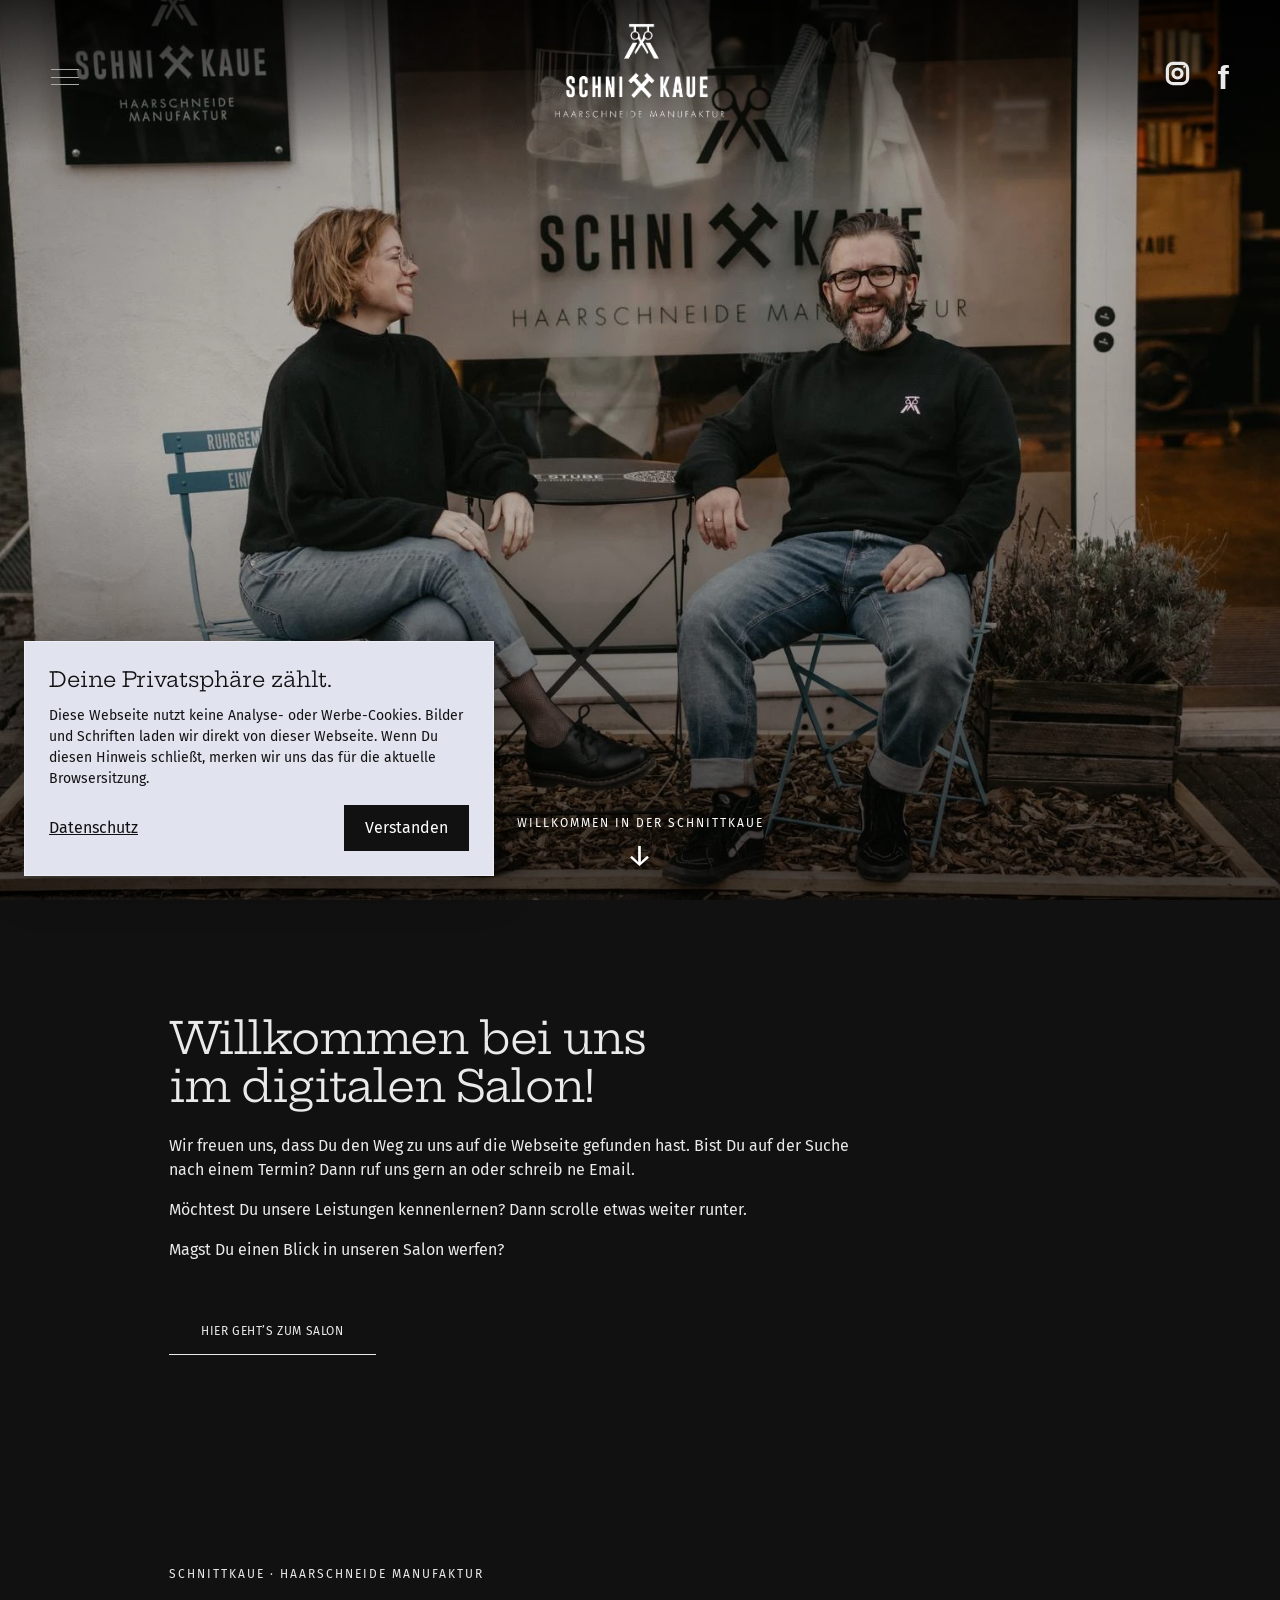
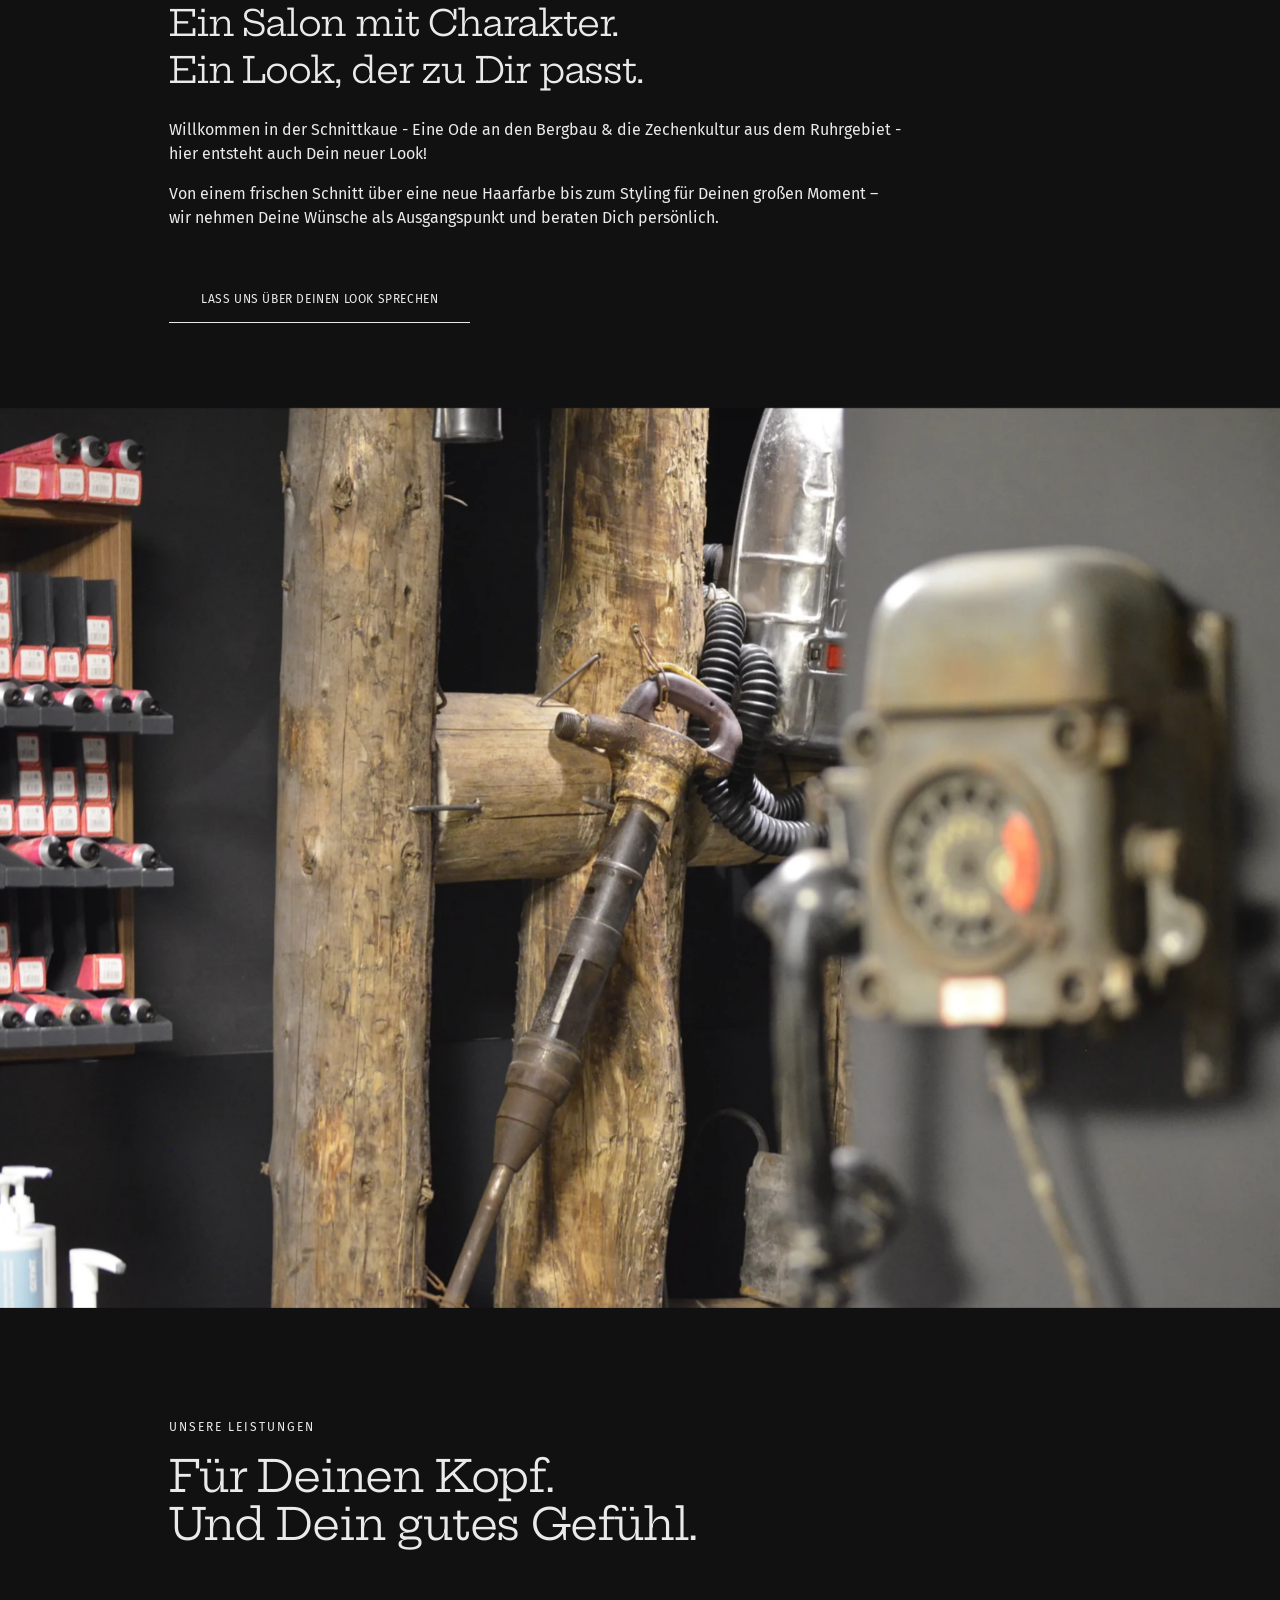
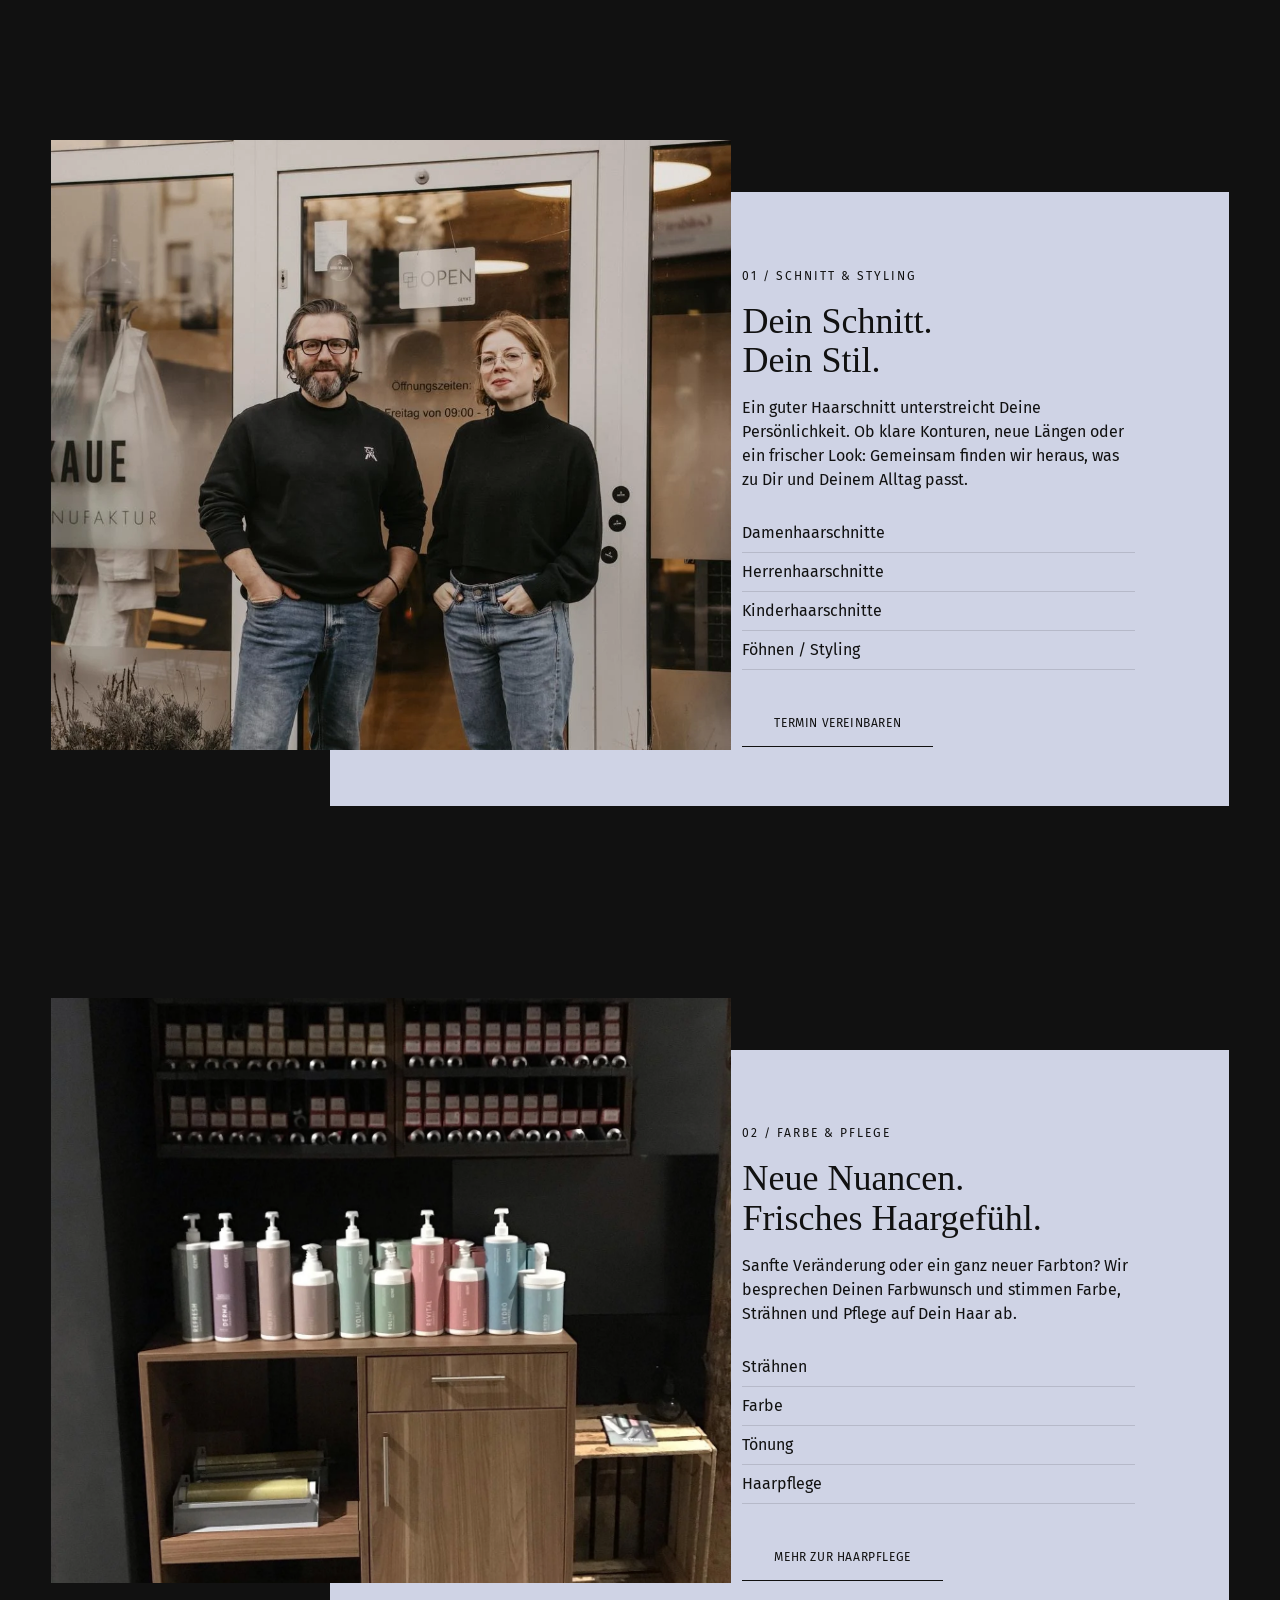
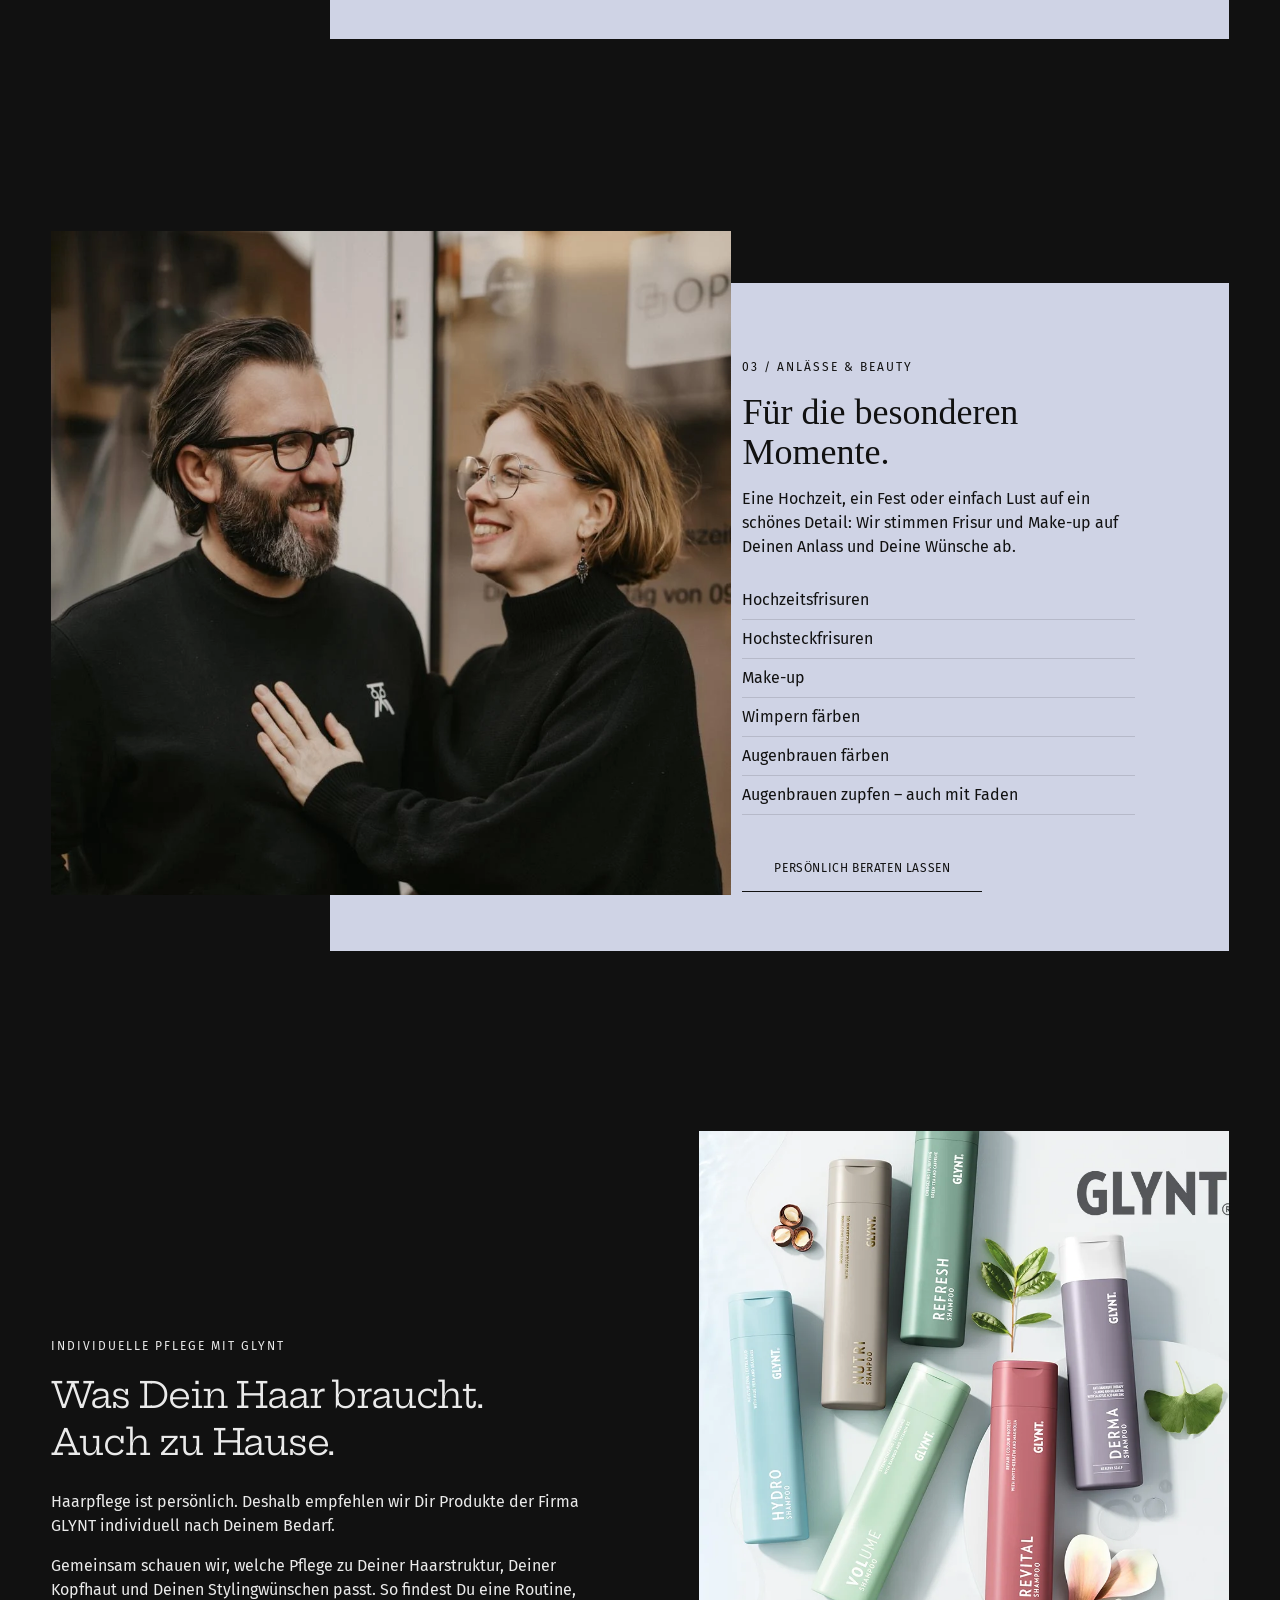
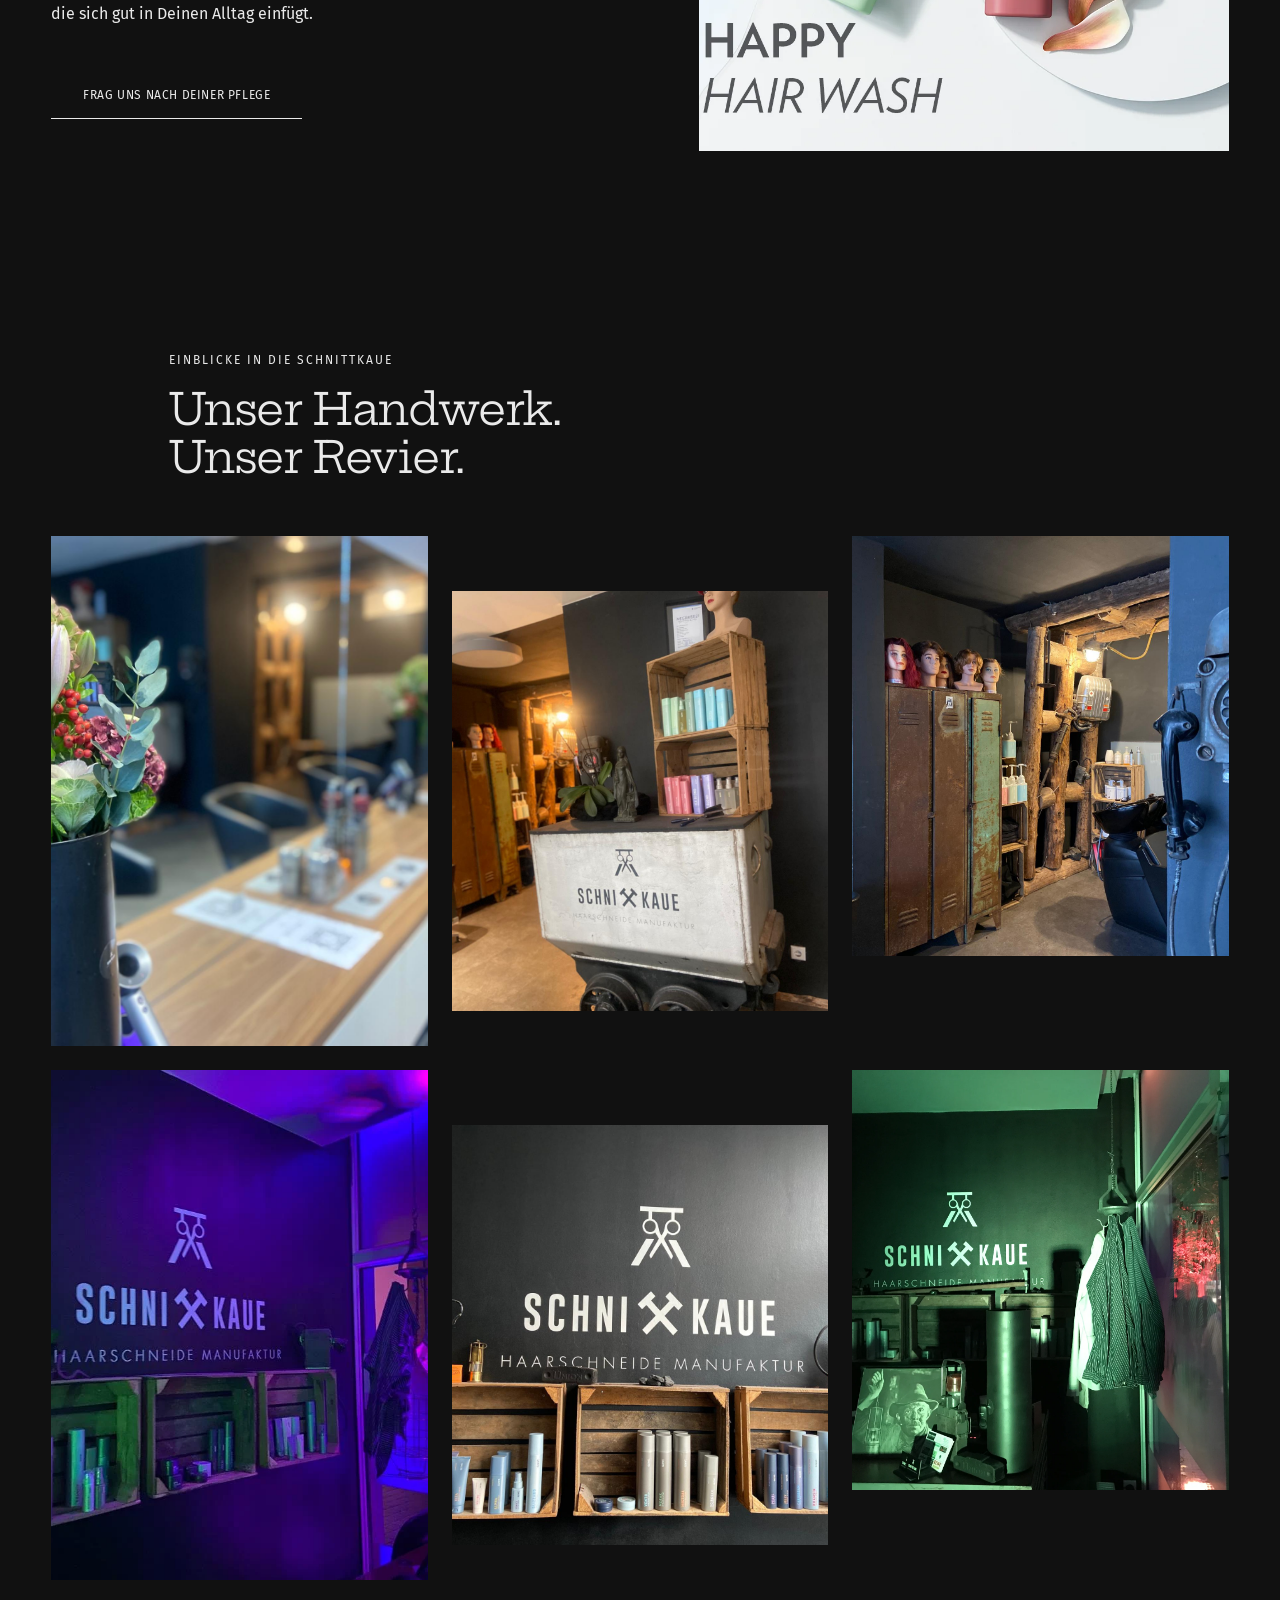
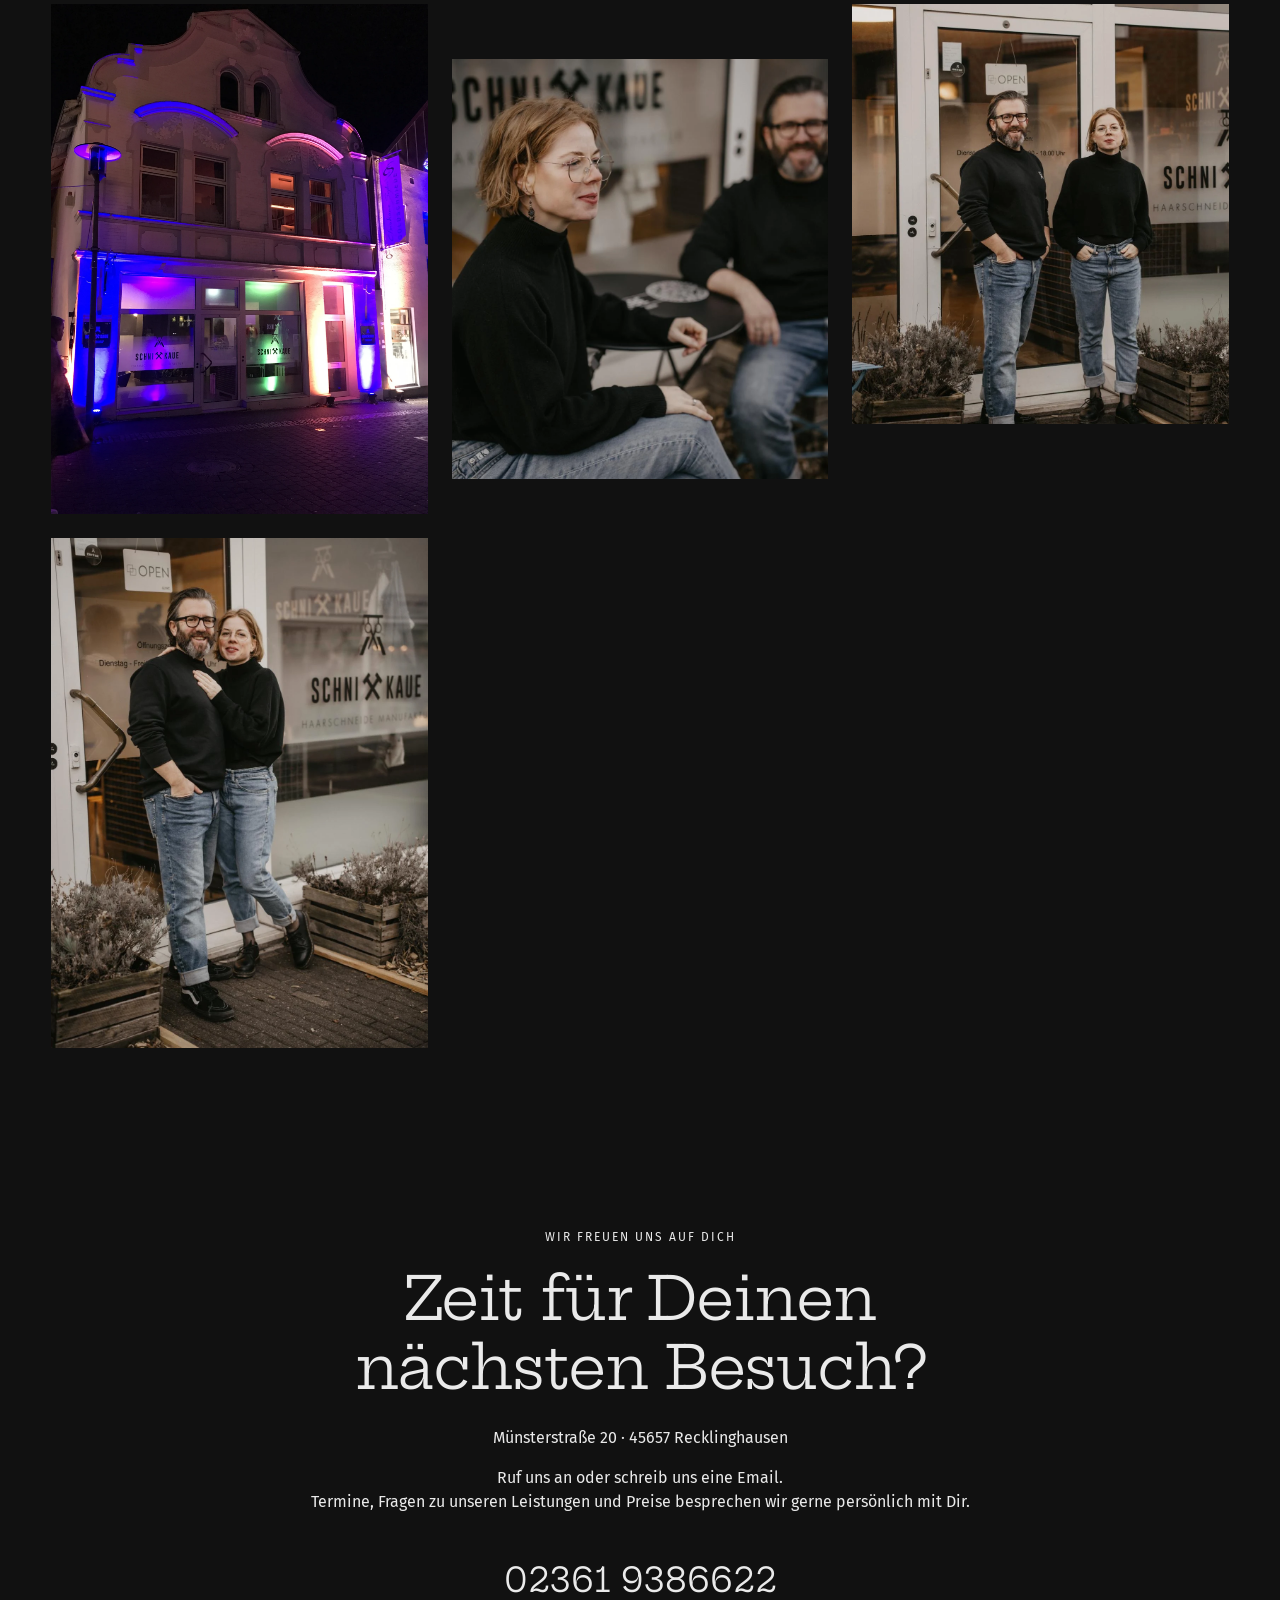
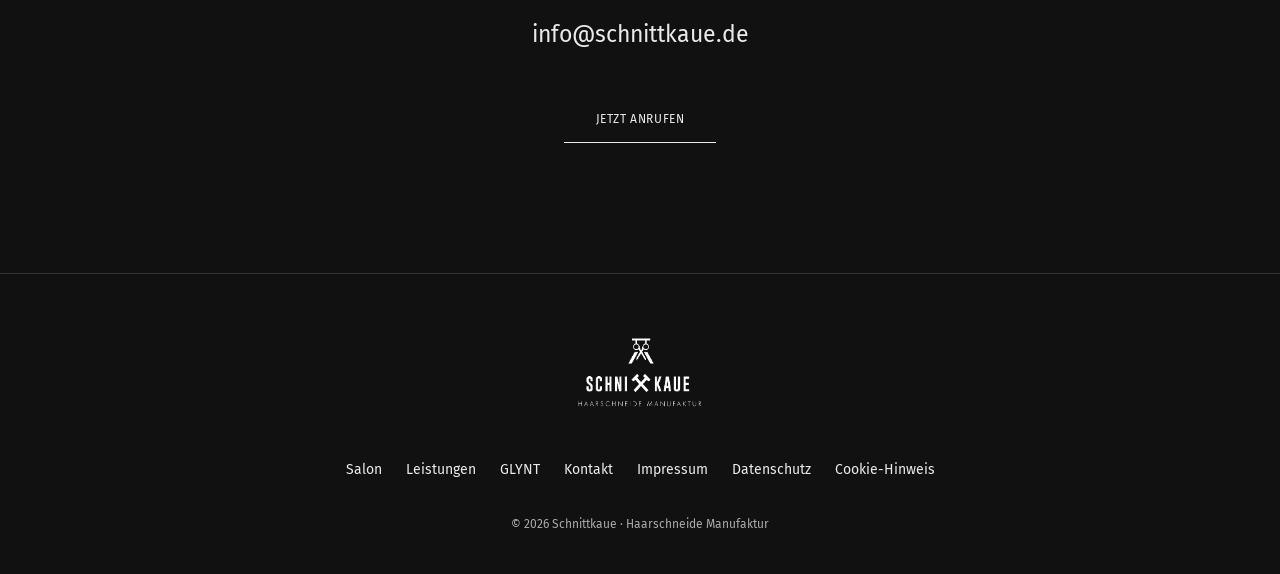
==== commit 8cbf086c: "Replace four gallery images with new salon photos; retain GLYNT campaign" ====
--- a/index.html
+++ b/index.html
@@ -1,4 +1,4 @@
-<!doctype html><html lang="de"><head><meta charset="utf-8"><meta name="viewport" content="width=device-width,initial-scale=1"><title>Schnittkaue | Friseur in Recklinghausen – Schnitt, Farbe &amp; Styling</title><meta name="robots" content="noindex,follow,max-image-preview:large"><link rel="icon" href="assets/favicon.png"><link rel="stylesheet" href="style.css"><meta name="description" content="Dein Friseur in Recklinghausen: Damen-, Herren- und Kinderhaarschnitte, Farbe, Strähnen, Brautstyling und GLYNT-Pflege. Termin: 02361 9386622."><link rel="canonical" href="https://klasphilipp-private.github.io/schnittkaue/"><meta name="theme-color" content="#111111"><meta name="format-detection" content="telephone=no"><meta property="og:type" content="website"><meta property="og:locale" content="de_DE"><meta property="og:site_name" content="Schnittkaue – Haarschneide Manufaktur"><meta property="og:title" content="Schnittkaue | Friseur in Recklinghausen – Schnitt, Farbe &amp; Styling"><meta property="og:description" content="Dein Friseur in Recklinghausen: Damen-, Herren- und Kinderhaarschnitte, Farbe, Strähnen, Brautstyling und GLYNT-Pflege. Termin: 02361 9386622."><meta property="og:url" content="https://klasphilipp-private.github.io/schnittkaue/"><meta property="og:image" content="https://klasphilipp-private.github.io/schnittkaue/assets/schnittkaue-eigentuemer-vorschau.jpg"><meta property="og:image:secure_url" content="https://klasphilipp-private.github.io/schnittkaue/assets/schnittkaue-eigentuemer-vorschau.jpg"><meta property="og:image:type" content="image/jpeg"><meta property="og:image:width" content="1600"><meta property="og:image:height" content="1066"><meta property="og:image:alt" content="Die Eigentümer vor der Schnittkaue in Recklinghausen"><meta name="twitter:card" content="summary_large_image"><meta name="twitter:title" content="Schnittkaue | Friseur in Recklinghausen – Schnitt, Farbe &amp; Styling"><meta name="twitter:description" content="Dein Friseur in Recklinghausen: Damen-, Herren- und Kinderhaarschnitte, Farbe, Strähnen, Brautstyling und GLYNT-Pflege. Termin: 02361 9386622."><meta name="twitter:image" content="https://klasphilipp-private.github.io/schnittkaue/assets/schnittkaue-eigentuemer-vorschau.jpg"><meta name="twitter:image:alt" content="Die Eigentümer vor der Schnittkaue in Recklinghausen"><script type="application/ld+json">{"@context": "https://schema.org", "@graph": [{"@type": "WebSite", "@id": "https://klasphilipp-private.github.io/schnittkaue/#website", "url": "https://klasphilipp-private.github.io/schnittkaue/", "name": "Schnittkaue", "inLanguage": "de-DE"}, {"@type": "WebPage", "@id": "https://klasphilipp-private.github.io/schnittkaue/#webpage", "url": "https://klasphilipp-private.github.io/schnittkaue/", "name": "Schnittkaue | Friseur in Recklinghausen – Schnitt, Farbe & Styling", "description": "Dein Friseur in Recklinghausen: Damen-, Herren- und Kinderhaarschnitte, Farbe, Strähnen, Brautstyling und GLYNT-Pflege. Termin: 02361 9386622.", "inLanguage": "de-DE", "primaryImageOfPage": {"@type": "ImageObject", "url": "https://klasphilipp-private.github.io/schnittkaue/assets/schnittkaue-eigentuemer-vorschau.jpg", "width": 1600, "height": 1066}, "isPartOf": {"@id": "https://klasphilipp-private.github.io/schnittkaue/#website"}, "mainEntity": {"@id": "https://klasphilipp-private.github.io/schnittkaue/#salon"}}, {"@type": "HairSalon", "@id": "https://klasphilipp-private.github.io/schnittkaue/#salon", "name": "Schnittkaue – Haarschneide Manufaktur", "url": "https://klasphilipp-private.github.io/schnittkaue/", "image": "https://klasphilipp-private.github.io/schnittkaue/assets/schnittkaue-eigentuemer-vorschau.jpg", "logo": "https://klasphilipp-private.github.io/schnittkaue/assets/logo.png", "description": "Friseursalon in Recklinghausen für Haarschnitte, Farbe, Styling und Haarpflege.", "telephone": "+4923619386622", "email": "info@schnittkaue.de", "address": {"@type": "PostalAddress", "streetAddress": "Münsterstraße 20", "postalCode": "45657", "addressLocality": "Recklinghausen", "addressRegion": "Nordrhein-Westfalen", "addressCountry": "DE"}, "areaServed": {"@type": "City", "name": "Recklinghausen"}, "sameAs": ["https://www.instagram.com/schnittkaue_re/", "https://www.facebook.com/schnittkaue"], "hasOfferCatalog": {"@type": "OfferCatalog", "name": "Friseurleistungen", "itemListElement": [{"@type": "Offer", "itemOffered": {"@type": "Service", "name": "Damenhaarschnitte"}}, {"@type": "Offer", "itemOffered": {"@type": "Service", "name": "Herrenhaarschnitte"}}, {"@type": "Offer", "itemOffered": {"@type": "Service", "name": "Kinderhaarschnitte"}}, {"@type": "Offer", "itemOffered": {"@type": "Service", "name": "Strähnen"}}, {"@type": "Offer", "itemOffered": {"@type": "Service", "name": "Farbe"}}, {"@type": "Offer", "itemOffered": {"@type": "Service", "name": "Tönung"}}, {"@type": "Offer", "itemOffered": {"@type": "Service", "name": "Haarpflege"}}, {"@type": "Offer", "itemOffered": {"@type": "Service", "name": "Föhnen und Styling"}}, {"@type": "Offer", "itemOffered": {"@type": "Service", "name": "Hochzeitsfrisuren"}}, {"@type": "Offer", "itemOffered": {"@type": "Service", "name": "Hochsteckfrisuren"}}, {"@type": "Offer", "itemOffered": {"@type": "Service", "name": "Make-up"}}, {"@type": "Offer", "itemOffered": {"@type": "Service", "name": "Wimpern färben"}}, {"@type": "Offer", "itemOffered": {"@type": "Service", "name": "Augenbrauen färben"}}, {"@type": "Offer", "itemOffered": {"@type": "Service", "name": "Augenbrauen zupfen"}}]}}]}</script></head><body>
+<!doctype html><html lang="de"><head><meta charset="utf-8"><meta name="viewport" content="width=device-width,initial-scale=1"><title>Schnittkaue | Friseur in Recklinghausen – Schnitt, Farbe &amp; Styling</title><meta name="robots" content="index,follow,max-image-preview:large"><link rel="icon" href="assets/favicon.png"><link rel="stylesheet" href="style.css"><meta name="description" content="Dein Friseur in Recklinghausen: Damen-, Herren- und Kinderhaarschnitte, Farbe, Strähnen, Brautstyling und GLYNT-Pflege. Termin: 02361 9386622."><link rel="canonical" href="https://schnittkaue.de/"><meta name="theme-color" content="#111111"><meta name="format-detection" content="telephone=no"><meta property="og:type" content="website"><meta property="og:locale" content="de_DE"><meta property="og:site_name" content="Schnittkaue – Haarschneide Manufaktur"><meta property="og:title" content="Schnittkaue | Friseur in Recklinghausen – Schnitt, Farbe &amp; Styling"><meta property="og:description" content="Dein Friseur in Recklinghausen: Damen-, Herren- und Kinderhaarschnitte, Farbe, Strähnen, Brautstyling und GLYNT-Pflege. Termin: 02361 9386622."><meta property="og:url" content="https://schnittkaue.de/"><meta property="og:image" content="https://schnittkaue.de/assets/schnittkaue-eigentuemer-vorschau.jpg"><meta property="og:image:secure_url" content="https://schnittkaue.de/assets/schnittkaue-eigentuemer-vorschau.jpg"><meta property="og:image:type" content="image/jpeg"><meta property="og:image:width" content="1600"><meta property="og:image:height" content="1066"><meta property="og:image:alt" content="Die Eigentümer vor der Schnittkaue in Recklinghausen"><meta name="twitter:card" content="summary_large_image"><meta name="twitter:title" content="Schnittkaue | Friseur in Recklinghausen – Schnitt, Farbe &amp; Styling"><meta name="twitter:description" content="Dein Friseur in Recklinghausen: Damen-, Herren- und Kinderhaarschnitte, Farbe, Strähnen, Brautstyling und GLYNT-Pflege. Termin: 02361 9386622."><meta name="twitter:image" content="https://schnittkaue.de/assets/schnittkaue-eigentuemer-vorschau.jpg"><meta name="twitter:image:alt" content="Die Eigentümer vor der Schnittkaue in Recklinghausen"><script type="application/ld+json">{"@context": "https://schema.org", "@graph": [{"@type": "WebSite", "@id": "https://schnittkaue.de/#website", "url": "https://schnittkaue.de/", "name": "Schnittkaue", "inLanguage": "de-DE"}, {"@type": "WebPage", "@id": "https://schnittkaue.de/#webpage", "url": "https://schnittkaue.de/", "name": "Schnittkaue | Friseur in Recklinghausen – Schnitt, Farbe & Styling", "description": "Dein Friseur in Recklinghausen: Damen-, Herren- und Kinderhaarschnitte, Farbe, Strähnen, Brautstyling und GLYNT-Pflege. Termin: 02361 9386622.", "inLanguage": "de-DE", "primaryImageOfPage": {"@type": "ImageObject", "url": "https://schnittkaue.de/assets/schnittkaue-eigentuemer-vorschau.jpg", "width": 1600, "height": 1066}, "isPartOf": {"@id": "https://schnittkaue.de/#website"}, "mainEntity": {"@id": "https://schnittkaue.de/#salon"}}, {"@type": "HairSalon", "@id": "https://schnittkaue.de/#salon", "name": "Schnittkaue – Haarschneide Manufaktur", "url": "https://schnittkaue.de/", "image": "https://schnittkaue.de/assets/schnittkaue-eigentuemer-vorschau.jpg", "logo": "https://schnittkaue.de/assets/logo.png", "description": "Friseursalon in Recklinghausen für Haarschnitte, Farbe, Styling und Haarpflege.", "telephone": "+4923619386622", "email": "info@schnittkaue.de", "address": {"@type": "PostalAddress", "streetAddress": "Münsterstraße 20", "postalCode": "45657", "addressLocality": "Recklinghausen", "addressRegion": "Nordrhein-Westfalen", "addressCountry": "DE"}, "areaServed": {"@type": "City", "name": "Recklinghausen"}, "sameAs": ["https://www.instagram.com/schnittkaue_re/", "https://www.facebook.com/schnittkaue"], "hasOfferCatalog": {"@type": "OfferCatalog", "name": "Friseurleistungen", "itemListElement": [{"@type": "Offer", "itemOffered": {"@type": "Service", "name": "Damenhaarschnitte"}}, {"@type": "Offer", "itemOffered": {"@type": "Service", "name": "Herrenhaarschnitte"}}, {"@type": "Offer", "itemOffered": {"@type": "Service", "name": "Kinderhaarschnitte"}}, {"@type": "Offer", "itemOffered": {"@type": "Service", "name": "Strähnen"}}, {"@type": "Offer", "itemOffered": {"@type": "Service", "name": "Farbe"}}, {"@type": "Offer", "itemOffered": {"@type": "Service", "name": "Tönung"}}, {"@type": "Offer", "itemOffered": {"@type": "Service", "name": "Haarpflege"}}, {"@type": "Offer", "itemOffered": {"@type": "Service", "name": "Föhnen und Styling"}}, {"@type": "Offer", "itemOffered": {"@type": "Service", "name": "Hochzeitsfrisuren"}}, {"@type": "Offer", "itemOffered": {"@type": "Service", "name": "Hochsteckfrisuren"}}, {"@type": "Offer", "itemOffered": {"@type": "Service", "name": "Make-up"}}, {"@type": "Offer", "itemOffered": {"@type": "Service", "name": "Wimpern färben"}}, {"@type": "Offer", "itemOffered": {"@type": "Service", "name": "Augenbrauen färben"}}, {"@type": "Offer", "itemOffered": {"@type": "Service", "name": "Augenbrauen zupfen"}}]}}]}</script></head><body>
 <a class="skip" href="#inhalt">Zum Inhalt wechseln</a>
 <header><button class="menu-toggle" aria-label="Menü öffnen" aria-expanded="false" aria-controls="navigation"><span></span><span></span><span></span></button><a class="brand" href="#" aria-label="Schnittkaue Startseite"><img src="assets/logo.png" alt="Schnittkaue – Haarschneide Manufaktur"></a><div class="social"><a href="https://www.instagram.com/schnittkaue_re/" aria-label="Instagram" target="_blank" rel="noopener"><svg viewBox="0 0 24 24" aria-hidden="true"><rect x="3" y="3" width="18" height="18" rx="5"/><circle cx="12" cy="12" r="4"/><circle class="dot" cx="18" cy="6" r="1"/></svg></a><a class="facebook" href="https://www.facebook.com/schnittkaue" aria-label="Facebook" target="_blank" rel="noopener">f</a></div></header>
 <button class="menu-backdrop" type="button" aria-label="Menü schließen" tabindex="-1" hidden></button><nav id="navigation" aria-label="Hauptnavigation" hidden><button class="menu-close" type="button" aria-label="Menü schließen"><span aria-hidden="true">×</span></button><a href="#inhalt">Willkommen</a><a href="#salon">Unser Salon</a><a href="#leistungen">Leistungen</a><a href="#glynt">GLYNT</a><a href="#einblicke">Einblicke</a><a href="#kontakt">Kontakt & Termine</a></nav>
@@ -10,7 +10,7 @@
 <section class="service"><img src="assets/farbe.webp" alt="Haarfarben und Pflegeprodukte im Farbregal der Schnittkaue" loading="lazy"><div class="service-copy"><span class="service-number">02 / FARBE & PFLEGE</span><h2>Neue Nuancen.<br>Frisches Haargefühl.</h2><p>Sanfte Veränderung oder ein ganz neuer Farbton? Wir besprechen Deinen Farbwunsch und stimmen Farbe, Strähnen und Pflege auf Dein Haar ab.</p><ul><li>Strähnen</li><li>Farbe</li><li>Tönung</li><li>Haarpflege</li></ul><a class="line-link" href="#glynt">MEHR ZUR HAARPFLEGE</a></div></section>
 <section class="service service--beauty"><img src="assets/eigentuemer-portrait.webp" alt="Die Eigentümer der Schnittkaue vor ihrem Salon" loading="lazy"><div class="service-copy"><span class="service-number">03 / ANLÄSSE & BEAUTY</span><h2>Für die besonderen<br>Momente.</h2><p>Eine Hochzeit, ein Fest oder einfach Lust auf ein schönes Detail: Wir stimmen Frisur und Make-up auf Deinen Anlass und Deine Wünsche ab.</p><ul><li>Hochzeitsfrisuren</li><li>Hochsteckfrisuren</li><li>Make-up</li><li>Wimpern färben</li><li>Augenbrauen färben</li><li>Augenbrauen zupfen – auch mit Faden</li></ul><a class="line-link" href="#kontakt">PERSÖNLICH BERATEN LASSEN</a></div></section>
 <section class="split products" id="glynt"><div class="split-copy"><p class="eyebrow">INDIVIDUELLE PFLEGE MIT GLYNT</p><h2>Was Dein Haar braucht.<br>Auch zu Hause.</h2><p>Haarpflege ist persönlich. Deshalb empfehlen wir Dir Produkte der Firma GLYNT individuell nach Deinem Bedarf.</p><p>Gemeinsam schauen wir, welche Pflege zu Deiner Haarstruktur, Deiner Kopfhaut und Deinen Stylingwünschen passt. So findest Du eine Routine, die sich gut in Deinen Alltag einfügt.</p><a class="line-link" href="#kontakt">FRAG UNS NACH DEINER PFLEGE</a></div><img src="assets/glynt.webp" alt="GLYNT-Logo und Originalprodukte für unterschiedliche Pflegebedürfnisse" loading="lazy"></section>
-<section id="einblicke" class="gallery-section"><p class="eyebrow">EINBLICKE IN DIE SCHNITTKAUE</p><h2>Unser Handwerk.<br>Unser Revier.</h2><div class="gallery"><button data-image="assets/empfang.webp" aria-label="Empfang und Schnittkaue-Logo – Bild vergrößern"><img src="assets/empfang.webp" alt="Empfang und Schnittkaue-Logo" loading="lazy"></button><button data-image="assets/grubenwagen.webp" aria-label="Grubenwagen mit Schnittkaue-Schriftzug – Bild vergrößern"><img src="assets/grubenwagen.webp" alt="Grubenwagen mit Schnittkaue-Schriftzug" loading="lazy"></button><button data-image="assets/waschbereich.webp" aria-label="Waschbereich zwischen Holzbalken – Bild vergrößern"><img src="assets/waschbereich.webp" alt="Waschbereich zwischen Holzbalken" loading="lazy"></button><button data-image="assets/salon-violett.webp" aria-label="Der Salon in violettem Licht – Bild vergrößern"><img src="assets/salon-violett.webp" alt="Der Salon in violettem Licht" loading="lazy"></button><button data-image="assets/farbregal.webp" aria-label="Farbregal und Haarpflege im Salon – Bild vergrößern"><img src="assets/farbregal.webp" alt="Farbregal und Haarpflege im Salon" loading="lazy"></button><button data-image="assets/salon-gruen.webp" aria-label="Grüne Beleuchtung im Salon – Bild vergrößern"><img src="assets/salon-gruen.webp" alt="Grüne Beleuchtung im Salon" loading="lazy"></button><button data-image="assets/fassade-nacht.webp" aria-label="Die Schnittkaue am Abend – Bild vergrößern"><img src="assets/fassade-nacht.webp" alt="Die Schnittkaue am Abend" loading="lazy"></button><button data-image="assets/eigentuemer-bank.webp" aria-label="Die Eigentümer an der Bank vor dem Salon – Bild vergrößern"><img src="assets/eigentuemer-bank.webp" alt="Die Eigentümer an der Bank vor dem Salon" loading="lazy"></button><button data-image="assets/eigentuemer-salon.webp" aria-label="Ein gemeinsames Porträt vor der Schnittkaue – Bild vergrößern"><img src="assets/eigentuemer-salon.webp" alt="Ein gemeinsames Porträt vor der Schnittkaue" loading="lazy"></button><button data-image="assets/eigentuemer-zusammen.webp" aria-label="Die Eigentümer vor dem Schaufenster – Bild vergrößern"><img src="assets/eigentuemer-zusammen.webp" alt="Die Eigentümer vor dem Schaufenster" loading="lazy"></button></div></section>
+<section id="einblicke" class="gallery-section"><p class="eyebrow">EINBLICKE IN DIE SCHNITTKAUE</p><h2>Unser Handwerk.<br>Unser Revier.</h2><div class="gallery"><button data-image="assets/salon-blumen.jpeg" aria-label="Blumen und Stylingplätze in der Schnittkaue – Bild vergrößern"><img src="assets/salon-blumen.jpeg" alt="Blumen und Stylingplätze in der Schnittkaue" loading="lazy"></button><button data-image="assets/salon-grubenwagen.jpeg" aria-label="Originaler Grubenwagen mit Schnittkaue-Schriftzug – Bild vergrößern"><img src="assets/salon-grubenwagen.jpeg" alt="Originaler Grubenwagen mit Schnittkaue-Schriftzug" loading="lazy"></button><button data-image="assets/salon-waschbereich.jpeg" aria-label="Waschbereich mit Bergbauspinden und rustikalen Holzbalken – Bild vergrößern"><img src="assets/salon-waschbereich.jpeg" alt="Waschbereich mit Bergbauspinden und rustikalen Holzbalken" loading="lazy"></button><button data-image="assets/salon-violett.webp" aria-label="Der Salon in violettem Licht – Bild vergrößern"><img src="assets/salon-violett.webp" alt="Der Salon in violettem Licht" loading="lazy"></button><button data-image="assets/salon-produktwand.jpeg" aria-label="GLYNT-Produkte und Bergbaulampen an der Schnittkaue-Logowand – Bild vergrößern"><img src="assets/salon-produktwand.jpeg" alt="GLYNT-Produkte und Bergbaulampen an der Schnittkaue-Logowand" loading="lazy"></button><button data-image="assets/salon-gruen.webp" aria-label="Grüne Beleuchtung im Salon – Bild vergrößern"><img src="assets/salon-gruen.webp" alt="Grüne Beleuchtung im Salon" loading="lazy"></button><button data-image="assets/fassade-nacht.webp" aria-label="Die Schnittkaue am Abend – Bild vergrößern"><img src="assets/fassade-nacht.webp" alt="Die Schnittkaue am Abend" loading="lazy"></button><button data-image="assets/eigentuemer-bank.webp" aria-label="Die Eigentümer an der Bank vor dem Salon – Bild vergrößern"><img src="assets/eigentuemer-bank.webp" alt="Die Eigentümer an der Bank vor dem Salon" loading="lazy"></button><button data-image="assets/eigentuemer-salon.webp" aria-label="Ein gemeinsames Porträt vor der Schnittkaue – Bild vergrößern"><img src="assets/eigentuemer-salon.webp" alt="Ein gemeinsames Porträt vor der Schnittkaue" loading="lazy"></button><button data-image="assets/eigentuemer-zusammen.webp" aria-label="Die Eigentümer vor dem Schaufenster – Bild vergrößern"><img src="assets/eigentuemer-zusammen.webp" alt="Die Eigentümer vor dem Schaufenster" loading="lazy"></button></div></section>
 <section class="contact" id="kontakt"><p class="eyebrow">WIR FREUEN UNS AUF DICH</p><h2>Zeit für Deinen<br>nächsten Besuch?</h2><p>Münsterstraße 20 · 45657 Recklinghausen</p><p>Ruf uns an oder schreib uns eine Email.<br>Termine, Fragen zu unseren Leistungen und Preise besprechen wir gerne persönlich mit Dir.</p><a class="phone" href="tel:+4923619386622">02361 9386622</a><a class="email" href="mailto:info@schnittkaue.de">info@schnittkaue.de</a><a class="line-link" href="tel:+4923619386622">JETZT ANRUFEN</a></section>
 </div></div></main><footer><a href="#" aria-label="Zurück nach oben"><img src="assets/logo.png" alt="Schnittkaue"></a><div><a href="#salon">Salon</a><a href="#leistungen">Leistungen</a><a href="#glynt">GLYNT</a><a href="#kontakt">Kontakt</a><a href="impressum.html">Impressum</a><a href="datenschutz.html">Datenschutz</a><button class="cookie-reopen" type="button">Cookie-Hinweis</button></div><p>© 2026 Schnittkaue · Haarschneide Manufaktur</p></footer>
 <dialog id="lightbox"><button aria-label="Bild schließen" class="close">×</button><img alt="Vergrößerte Salonaufnahme"></dialog><script src="app.js"></script></body></html>
--- a/style.css
+++ b/style.css
@@ -30,3 +30,23 @@
 .menu-close:hover,.menu-close:focus-visible{background:#111;color:#cdd4e8}.menu-close:focus-visible{outline:2px solid #111;outline-offset:4px}
 @media(max-width:767px){#navigation{inset:0 auto 0 0;width:66.666667vw;height:100dvh;padding:85px 22px 35px}#navigation:not([hidden]){gap:20px}#navigation a{font-size:clamp(20px,4.2vw,28px)}.menu-close{top:15px;right:15px}}
 @media(max-height:540px){#navigation:not([hidden]){justify-content:flex-start;gap:12px}#navigation a{font-size:24px}}
+
+/* Keep both people in the hero on portrait phones. */
+@media (max-width: 767px) and (orientation: portrait) {
+  .hero {
+    height: auto;
+    min-height: 0;
+    padding-top: var(--header-height);
+    background: #111;
+  }
+
+  .hero img {
+    height: auto;
+    aspect-ratio: 4 / 3;
+    object-fit: cover;
+    object-position: center;
+  }
+}
+
+/* Offene Betreiberangaben bleiben deutlich als Platzhalter erkennbar. */
+.legal-placeholder{background:#ffdf55;color:#17130a;padding:.12em .25em;box-decoration-break:clone;-webkit-box-decoration-break:clone}.legal-page address{font-style:normal;line-height:1.7}
